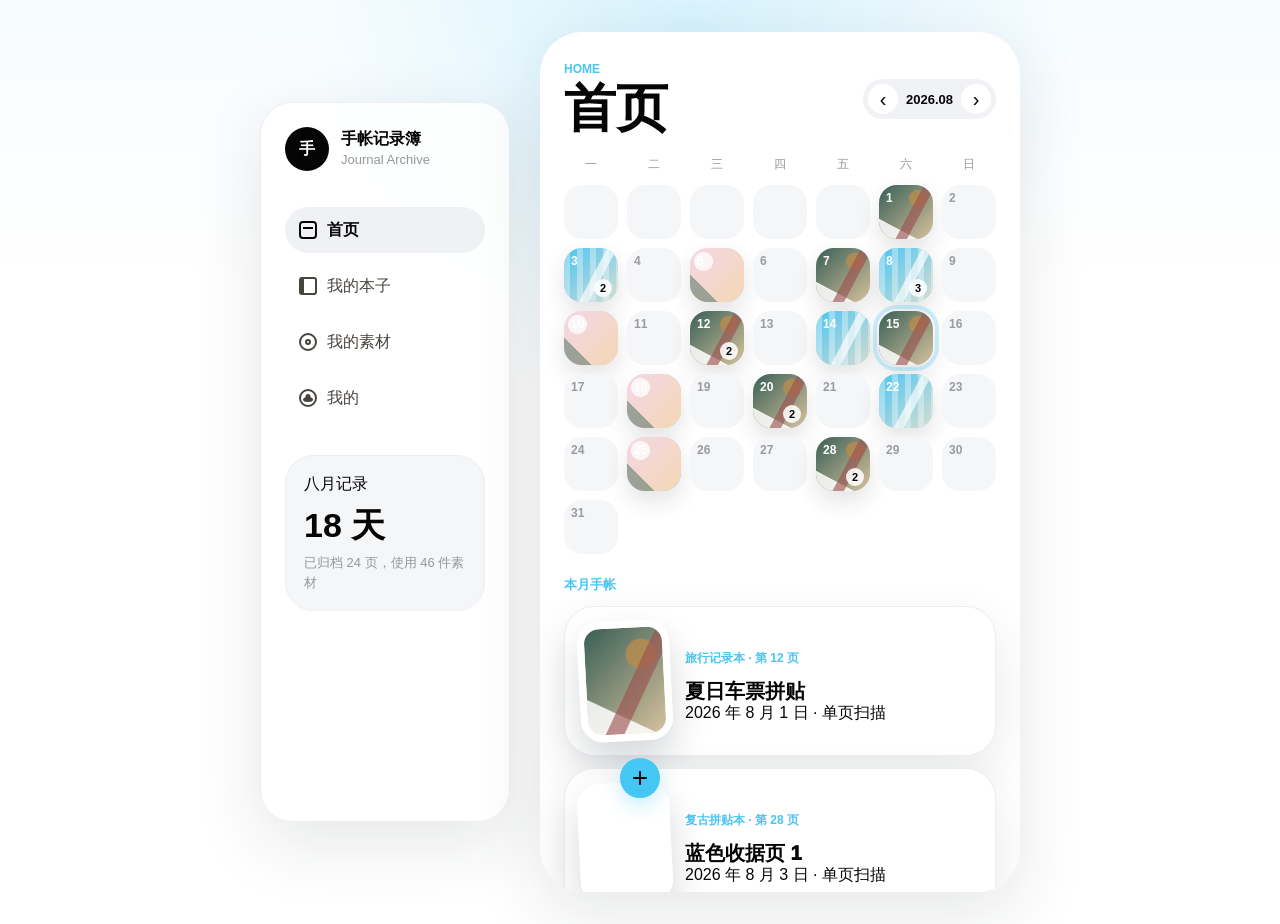
==== handbook-app-single.html @ 71280b36 "Add files via upload" ====
<!doctype html>
<html lang="zh-CN">
  <head>
    <meta charset="UTF-8" />
    <meta name="viewport" content="width=device-width, initial-scale=1.0" />
    <title>手帐记录簿</title>
    <style>

:root {
  color-scheme: light;
  --number-font: "Poppins", ui-sans-serif, -apple-system, BlinkMacSystemFont, "Segoe UI", sans-serif;
  --ink: #050505;
  --muted: #96979c;
  --paper: #ffffff;
  --paper-deep: #f4f5f7;
  --line: #eceef2;
  --green: #44c7f3;
  --red: #34bfee;
  --blue: #4bc5f2;
  --pink: #f4d7e6;
  --gold: #ffd447;
  --shadow: 0 22px 70px rgba(30, 36, 44, 0.11);
  --soft-shadow: 0 18px 48px rgba(38, 45, 56, 0.1);
}

* {
  box-sizing: border-box;
}

body {
  margin: 0;
  min-height: 100vh;
  background:
    radial-gradient(circle at 54% 5%, rgba(64, 199, 243, 0.18), transparent 34%),
    linear-gradient(180deg, #f7fcff 0%, #ffffff 30%, #ffffff 100%);
  color: var(--ink);
  font-family:
    ui-sans-serif,
    -apple-system,
    BlinkMacSystemFont,
    "Segoe UI",
    sans-serif;
}

button,
input,
select,
textarea {
  font: inherit;
}

button {
  cursor: pointer;
}

.app-shell {
  display: grid;
  grid-template-columns: 250px minmax(360px, 480px);
  gap: 30px;
  align-items: center;
  justify-content: center;
  min-height: 100vh;
  padding: 32px;
}

.sidebar {
  min-height: 720px;
  padding: 24px;
  border: 1px solid rgba(235, 237, 241, 0.9);
  border-radius: 32px;
  background: rgba(255, 255, 255, 0.86);
  box-shadow: var(--shadow);
  backdrop-filter: blur(18px);
}

.brand {
  display: flex;
  gap: 12px;
  align-items: center;
  margin-bottom: 36px;
}

.brand-mark {
  display: grid;
  width: 44px;
  height: 44px;
  place-items: center;
  border-radius: 50%;
  background: #050505;
  color: white;
  font-weight: 700;
}

.brand p,
.brand span,
.month-summary p,
.month-summary span,
.notebook-feature p,
.material-card p {
  margin: 0;
}

.brand p {
  font-weight: 900;
}

.brand span,
.month-summary span,
.notebook-feature span,
.material-card p,
.material-card span,
.link-panel p,
.upload-box small {
  color: var(--muted);
  font-size: 13px;
  line-height: 1.5;
}

.nav-list {
  display: grid;
  gap: 10px;
}

.nav-item {
  display: flex;
  align-items: center;
  gap: 10px;
  width: 100%;
  min-height: 46px;
  padding: 0 14px;
  border: 0;
  border-radius: 999px;
  background: transparent;
  color: #48443e;
  text-align: left;
}

.nav-item.active {
  background: #f0f1f4;
  color: var(--ink);
  font-weight: 900;
}

.icon {
  position: relative;
  width: 18px;
  height: 18px;
  flex: 0 0 auto;
}

.calendar-icon {
  border: 2px solid currentColor;
  border-radius: 4px;
}

.calendar-icon::before {
  position: absolute;
  top: 4px;
  left: 2px;
  right: 2px;
  height: 2px;
  background: currentColor;
  content: "";
}

.book-icon {
  border: 2px solid currentColor;
  border-left-width: 5px;
  border-radius: 3px;
}

.tape-icon {
  border: 2px solid currentColor;
  border-radius: 50%;
}

.tape-icon::before {
  position: absolute;
  inset: 4px;
  border: 2px solid currentColor;
  border-radius: 50%;
  content: "";
}

.plus-icon::before,
.plus-icon::after {
  position: absolute;
  inset: 8px 2px auto;
  height: 2px;
  border-radius: 2px;
  background: currentColor;
  content: "";
}

.plus-icon::after {
  transform: rotate(90deg);
}

.user-icon {
  border: 2px solid currentColor;
  border-radius: 50%;
}

.user-icon::before,
.user-icon::after {
  position: absolute;
  left: 50%;
  border-radius: 50%;
  background: currentColor;
  content: "";
  transform: translateX(-50%);
}

.user-icon::before {
  top: 3px;
  width: 5px;
  height: 5px;
}

.user-icon::after {
  bottom: 3px;
  width: 10px;
  height: 5px;
}

.month-summary {
  margin-top: 34px;
  padding: 18px;
  border-radius: 28px;
  background: #f5f6f8;
  border: 1px solid var(--line);
}

.month-summary strong {
  display: block;
  margin: 8px 0 4px;
  font-size: 34px;
}

.phone-frame {
  position: relative;
  overflow: hidden;
  min-height: 760px;
  max-height: 860px;
  border: 0;
  border-radius: 42px;
  background: var(--paper);
  box-shadow: var(--shadow);
}

.mobile-topbar {
  display: none;
}

.bottom-tabs {
  display: none;
}

.view {
  display: none;
  min-height: 736px;
  padding: 30px 24px 116px;
}

.view.active {
  display: block;
}

.view-head {
  display: flex;
  align-items: center;
  justify-content: space-between;
  gap: 16px;
  margin-bottom: 20px;
}

.eyebrow {
  display: block;
  margin-bottom: 4px;
  color: var(--blue);
  font-size: 12px;
  font-weight: 800;
  letter-spacing: 0;
  text-transform: uppercase;
}

h1,
h2 {
  margin: 0;
  letter-spacing: 0;
}

h1 {
  font-size: 52px;
  line-height: 1.08;
  font-weight: 950;
}

h2 {
  font-size: 20px;
  line-height: 1.2;
  font-weight: 950;
}

.month-switcher strong,
.day-cell span,
.day-cell small,
.calendar-strip strong,
.month-summary strong,
.notebook-cover span,
.page-thumb span,
.material-card p,
.profile-stat-card strong,
.profile-stat-card small,
input[type="date"],
input[type="number"],
#story-date,
#story-meta {
  font-family: var(--number-font);
}

.month-switcher {
  display: flex;
  align-items: center;
  gap: 8px;
  padding: 5px;
  border: 0;
  border-radius: 999px;
  background: #f1f2f5;
}

.month-switcher button,
.round-button {
  display: grid;
  width: 30px;
  height: 30px;
  place-items: center;
  border: 0;
  border-radius: 50%;
  background: #ffffff;
  color: var(--ink);
  font-size: 20px;
}

.search-pill {
  display: flex;
  align-items: center;
  gap: 12px;
  height: 62px;
  margin: 24px 0 34px;
  padding: 0 24px;
  border-radius: 999px;
  background: #f0f1f4;
  color: var(--muted);
}

.search-pill input {
  height: auto;
  padding: 0;
  border: 0;
  background: transparent;
  color: var(--ink);
  font-size: 26px;
  font-weight: 800;
}

.search-pill input::placeholder {
  color: #9b9ca1;
}

.search-icon {
  position: relative;
  width: 28px;
  height: 28px;
  flex: 0 0 auto;
  border: 4px solid #050505;
  border-radius: 50%;
}

.search-icon::after {
  position: absolute;
  right: -9px;
  bottom: -7px;
  width: 13px;
  height: 4px;
  border-radius: 999px;
  background: #050505;
  content: "";
  transform: rotate(45deg);
}

.month-switcher strong {
  font-size: 13px;
}

.calendar-strip {
  display: grid;
  grid-template-columns: repeat(3, 1fr);
  gap: 10px;
  margin-bottom: 18px;
}

.calendar-strip div {
  padding: 14px 10px;
  border: 1px solid var(--line);
  border-radius: 8px;
  background: #fffaf0;
}

.calendar-strip strong,
.calendar-strip span {
  display: block;
  text-align: center;
}

.calendar-strip strong {
  font-size: 20px;
}

.calendar-strip span {
  color: var(--muted);
  font-size: 12px;
}

.week-row,
.calendar-grid {
  display: grid;
  grid-template-columns: repeat(7, minmax(0, 1fr));
  gap: 9px;
}

.week-row {
  margin-top: 10px;
  margin-bottom: 12px;
  color: var(--muted);
  font-size: 12px;
  text-align: center;
}

.day-cell {
  position: relative;
  display: grid;
  aspect-ratio: 1;
  min-width: 0;
  place-items: center;
  border: 0;
  border-radius: 18px;
  background: #f5f6f8;
  color: #9a9ba0;
  font-weight: 700;
}

.day-cell.has-entry {
  overflow: hidden;
  border-color: transparent;
  color: #fff;
  box-shadow:
    inset 0 -34px 28px rgba(0, 0, 0, 0.2),
    0 10px 22px rgba(30, 36, 44, 0.12);
}

.day-cell.today {
  outline: 4px solid rgba(68, 199, 243, 0.28);
  outline-offset: 2px;
}

.day-cell.selected {
  outline: 3px solid #050505;
  outline-offset: 2px;
}

.day-cell span {
  position: absolute;
  top: 6px;
  left: 7px;
  z-index: 2;
  font-size: 12px;
  font-weight: 700;
}

.day-cell small {
  position: absolute;
  right: 6px;
  bottom: 5px;
  z-index: 2;
  min-width: 18px;
  height: 18px;
  padding: 0 4px;
  border-radius: 999px;
  background: rgba(255, 255, 255, 0.88);
  color: var(--ink);
  font-size: 11px;
  font-weight: 700;
  line-height: 18px;
  text-align: center;
}

.day-art {
  position: absolute;
  inset: 0;
}

.home-add-button {
  position: fixed;
  left: 50%;
  bottom: 102px;
  z-index: 24;
  display: grid;
  width: 40px;
  height: 40px;
  place-items: center;
  margin: 0;
  border: 0;
  border-radius: 50%;
  background: #44c7f3;
  color: #050505;
  box-shadow: 0 8px 18px rgba(68, 199, 243, 0.28);
  transform: translateX(-50%);
}

.home-add-button .plus-icon {
  width: 16px;
  height: 16px;
}

.home-add-button .plus-icon::before,
.home-add-button .plus-icon::after {
  top: 50%;
  left: 50%;
  right: auto;
  width: 14px;
  height: 2px;
  background: currentColor;
  transform: translate(-50%, -50%);
}

.home-add-button .plus-icon::after {
  transform: translate(-50%, -50%) rotate(90deg);
}

.subpage-head {
  display: flex;
  align-items: center;
  gap: 16px;
  margin-bottom: 22px;
}

.back-button {
  display: grid;
  width: 44px;
  height: 44px;
  flex: 0 0 auto;
  place-items: center;
  border: 0;
  border-radius: 50%;
  background: #f0f1f4;
  color: #050505;
  font-size: 34px;
  line-height: 1;
}

.record-view h1 {
  font-size: 42px;
}

.source-sheet {
  position: absolute;
  inset: 0;
  z-index: 50;
  display: none;
}

.source-sheet.open {
  display: block;
}

.sheet-backdrop {
  position: absolute;
  inset: 0;
  border: 0;
  background: rgba(0, 0, 0, 0.16);
  backdrop-filter: blur(5px);
}

.sheet-panel {
  position: absolute;
  right: 14px;
  bottom: 14px;
  left: 14px;
  padding: 12px 14px 14px;
  border-radius: 34px;
  background: rgba(255, 255, 255, 0.94);
  box-shadow: 0 28px 80px rgba(30, 36, 44, 0.24);
  backdrop-filter: blur(18px);
}

.sheet-handle {
  width: 48px;
  height: 5px;
  margin: 0 auto 18px;
  border-radius: 999px;
  background: #d2d4d9;
}

.sheet-panel h2,
.sheet-panel p {
  margin: 0;
  text-align: center;
}

.sheet-panel h2 {
  font-size: 24px;
}

.sheet-panel p {
  margin-top: 5px;
  margin-bottom: 16px;
  color: var(--muted);
  font-size: 14px;
  font-weight: 800;
}

.source-option,
.source-cancel {
  width: 100%;
  min-height: 58px;
  border: 0;
  border-radius: 22px;
  font-weight: 950;
}

.source-option {
  display: flex;
  align-items: center;
  justify-content: center;
  gap: 10px;
  margin-bottom: 10px;
  background: #f0f1f4;
  color: #050505;
  font-size: 18px;
}

.source-cancel {
  margin-top: 4px;
  background: #050505;
  color: #ffffff;
}

.camera-symbol,
.album-symbol {
  position: relative;
  width: 24px;
  height: 20px;
  flex: 0 0 auto;
}

.camera-symbol {
  border: 3px solid currentColor;
  border-radius: 7px;
}

.camera-symbol::before {
  position: absolute;
  top: -7px;
  left: 5px;
  width: 10px;
  height: 5px;
  border-radius: 4px 4px 0 0;
  background: currentColor;
  content: "";
}

.camera-symbol::after {
  position: absolute;
  top: 4px;
  left: 7px;
  width: 6px;
  height: 6px;
  border: 2px solid currentColor;
  border-radius: 50%;
  content: "";
}

.album-symbol {
  border: 3px solid currentColor;
  border-radius: 6px;
  transform: rotate(-4deg);
}

.album-symbol::before {
  position: absolute;
  inset: 3px -6px -5px 5px;
  border: 3px solid currentColor;
  border-radius: 6px;
  content: "";
}

.hidden-file-input {
  position: absolute;
  width: 1px;
  height: 1px;
  opacity: 0;
  pointer-events: none;
}

.paper-collage,
.day-art.paper-collage {
  background:
    linear-gradient(118deg, transparent 54%, rgba(154, 79, 79, 0.62) 55% 68%, transparent 69%),
    linear-gradient(28deg, rgba(255, 255, 255, 0.85) 0 24%, transparent 25%),
    radial-gradient(circle at 72% 25%, rgba(185, 139, 76, 0.8) 0 15%, transparent 16%),
    linear-gradient(135deg, #385f56, #d6c29d);
}

.day-art.blue,
.paper-collage.blue {
  background:
    linear-gradient(118deg, transparent 52%, rgba(255, 255, 255, 0.65) 53% 64%, transparent 65%),
    repeating-linear-gradient(90deg, rgba(255, 255, 255, 0.35) 0 6px, transparent 6px 13px),
    linear-gradient(135deg, var(--blue), #d8ded2);
}

.day-art.rose,
.paper-collage.rose {
  background:
    radial-gradient(circle at 25% 25%, rgba(255, 255, 255, 0.76) 0 16%, transparent 17%),
    linear-gradient(45deg, rgba(49, 95, 85, 0.45) 0 25%, transparent 26%),
    linear-gradient(135deg, var(--pink), #f3d7b5);
}

.entry-card,
.notebook-feature,
.material-card,
.link-panel {
  display: flex;
  gap: 14px;
  align-items: center;
  margin-top: 22px;
  padding: 14px;
  width: 100%;
  border: 1px solid rgba(235, 237, 241, 0.9);
  border-radius: 30px;
  background: #ffffff;
  color: var(--ink);
  text-align: left;
  box-shadow: var(--soft-shadow);
  font: inherit;
}

.entry-list-block {
  margin-top: 22px;
}

.entry-list-head {
  display: flex;
  align-items: center;
  justify-content: space-between;
  gap: 12px;
  margin-bottom: 12px;
}

.entry-list-head p {
  margin: 0;
  color: var(--blue);
  font-size: 13px;
  font-weight: 950;
}

.clear-filter {
  min-height: 32px;
  padding: 0 14px;
  border: 0;
  border-radius: 999px;
  background: #f0f1f4;
  color: #050505;
  font-size: 13px;
  font-weight: 900;
}

.clear-filter[hidden] {
  display: none;
}

.entry-card-list {
  display: grid;
  gap: 12px;
}

.entry-card {
  margin-top: 0;
  appearance: none;
}

.entry-card h2 {
  margin-top: 3px;
}

.scan-preview {
  width: 92px;
  height: 120px;
  flex: 0 0 auto;
  border: 7px solid #ffffff;
  border-radius: 22px;
  box-shadow: 0 18px 34px rgba(36, 43, 53, 0.18);
  transform: rotate(-3deg);
}

.entry-card p,
.notebook-feature p {
  color: var(--blue);
  font-size: 12px;
  font-weight: 800;
}

.text-button,
.primary-button {
  border: 0;
  border-radius: 999px;
  font-weight: 950;
}

.text-button {
  padding: 10px 12px;
  background: #f0f1f4;
  color: #050505;
}

.primary-button {
  min-height: 46px;
  padding: 0 18px;
  background: #050505;
  color: white;
}

.notebook-feature {
  align-items: stretch;
  margin-top: 0;
}

.notebook-cover {
  display: grid;
  width: 112px;
  min-height: 150px;
  place-items: end center;
  padding: 18px 12px;
  border-radius: 24px;
  background:
    linear-gradient(90deg, rgba(0, 0, 0, 0.15) 0 7px, transparent 8px),
    linear-gradient(135deg, #dff7ff, #ffffff 42%, #44c7f3);
  color: #050505;
  font-weight: 900;
  box-shadow: var(--soft-shadow);
}

.page-grid {
  display: grid;
  grid-template-columns: repeat(3, 1fr);
  gap: 14px;
  margin-top: 18px;
}

.page-thumb {
  position: relative;
  aspect-ratio: 0.72;
  border: 8px solid #ffffff;
  border-radius: 24px;
  overflow: hidden;
  background: #f5f6f8;
  box-shadow: var(--soft-shadow);
}

.page-thumb span {
  position: absolute;
  right: 7px;
  bottom: 6px;
  padding: 2px 6px;
  border-radius: 999px;
  background: rgba(255, 255, 255, 0.9);
  color: var(--ink);
  font-size: 11px;
  font-weight: 800;
}

.page-thumb.fresh {
  background:
    repeating-linear-gradient(0deg, rgba(106, 135, 168, 0.18) 0 1px, transparent 1px 18px),
    #f7f8fa;
}

.page-thumb.blank {
  background: #f6f7f9;
}

.link-panel {
  display: block;
}

.link-panel p {
  margin: 8px 0 14px;
}

.filter-row {
  display: flex;
  gap: 8px;
  overflow-x: auto;
  padding-bottom: 4px;
}

.filter-row button {
  min-height: 36px;
  padding: 0 14px;
  border: 0;
  border-radius: 999px;
  background: #f0f1f4;
  white-space: nowrap;
}

.filter-row button.active {
  background: var(--ink);
  color: white;
}

.material-list {
  display: grid;
  gap: 12px;
  margin-top: 18px;
}

.material-card {
  margin-top: 0;
}

.material-image {
  width: 72px;
  height: 72px;
  flex: 0 0 auto;
  border: 6px solid #ffffff;
  border-radius: 22px;
  box-shadow: 0 12px 24px rgba(38, 45, 56, 0.12);
}

.material-image.leaf {
  background:
    radial-gradient(ellipse at 35% 35%, rgba(49, 95, 85, 0.85) 0 20%, transparent 21%),
    radial-gradient(ellipse at 68% 60%, rgba(49, 95, 85, 0.55) 0 18%, transparent 19%),
    #eadfce;
}

.material-image.grid {
  background:
    repeating-linear-gradient(0deg, rgba(255, 255, 255, 0.45) 0 5px, transparent 5px 12px),
    repeating-linear-gradient(90deg, rgba(255, 255, 255, 0.45) 0 5px, transparent 5px 12px),
    var(--blue);
}

.material-image.ticket {
  background:
    radial-gradient(circle at left center, #fffaf2 0 9px, transparent 10px),
    radial-gradient(circle at right center, #fffaf2 0 9px, transparent 10px),
    linear-gradient(90deg, #d5a06f 0 34%, #f2d8a8 35% 66%, #9a4f4f 67%);
}

.entry-form {
  display: grid;
  gap: 16px;
}

.entry-form.scanned .upload-box {
  min-height: 102px;
  border-style: solid;
}

.profile-hero {
  display: flex;
  gap: 14px;
  align-items: center;
  margin-bottom: 16px;
  padding: 14px;
  border: 1px solid rgba(235, 237, 241, 0.9);
  border-radius: 30px;
  background: #ffffff;
  box-shadow: var(--soft-shadow);
}

.profile-avatar {
  display: grid;
  width: 58px;
  height: 58px;
  flex: 0 0 auto;
  place-items: center;
  border-radius: 50%;
  background: var(--blue);
  color: white;
  font-size: 22px;
  font-weight: 900;
}

.profile-hero p {
  margin: 6px 0 0;
  color: var(--muted);
  font-size: 13px;
  line-height: 1.5;
}

.profile-actions {
  display: grid;
  grid-template-columns: 1fr 1fr;
  gap: 10px;
  margin-bottom: 16px;
}

.profile-stats {
  display: grid;
  gap: 12px;
}

.profile-stat-card {
  display: grid;
  grid-template-columns: 1fr auto auto;
  gap: 8px;
  align-items: baseline;
  padding: 22px;
  border-radius: 30px;
  background: #f5f6f8;
  box-shadow: inset 0 0 0 1px rgba(235, 237, 241, 0.72);
}

.profile-stat-card span {
  font-size: 18px;
  font-weight: 950;
}

.profile-stat-card strong {
  font-size: 42px;
  font-weight: 950;
  line-height: 1;
}

.profile-stat-card small {
  color: var(--muted);
  font-size: 16px;
  font-weight: 900;
}

.upload-box {
  display: grid;
  min-height: 158px;
  place-items: center;
  padding: 24px;
  border: 0;
  border-radius: 30px;
  background:
    radial-gradient(circle at 50% 0%, rgba(68, 199, 243, 0.18), transparent 42%),
    #f5f6f8;
  box-shadow: inset 0 0 0 1px rgba(235, 237, 241, 0.7);
  text-align: center;
}

.upload-box strong,
.upload-box small {
  display: block;
}

.upload-box input {
  position: absolute;
  opacity: 0;
  pointer-events: none;
}

.upload-icon {
  position: relative;
  width: 38px;
  height: 38px;
  margin-bottom: 8px;
  border: 3px solid #050505;
  border-radius: 12px;
}

.upload-icon::before,
.upload-icon::after {
  position: absolute;
  content: "";
}

.upload-icon::before {
  left: 8px;
  right: 8px;
  bottom: 8px;
  height: 12px;
  border-radius: 3px;
  background: #050505;
}

.upload-icon::after {
  top: 7px;
  left: 12px;
  width: 10px;
  height: 10px;
  border-radius: 50%;
  background: var(--blue);
}

.scan-result {
  display: none;
  gap: 14px;
  align-items: center;
  padding: 12px;
  border: 1px solid rgba(235, 237, 241, 0.9);
  border-radius: 30px;
  background: #ffffff;
  box-shadow: var(--soft-shadow);
}

.scan-result.active,
.entry-form.scanned .scan-result,
.entry-form.scanning .scan-result {
  display: flex;
}

.scan-result-image {
  width: 76px;
  height: 106px;
  flex: 0 0 auto;
  border: 6px solid #ffffff;
  border-radius: 20px;
  box-shadow: 0 16px 30px rgba(38, 45, 56, 0.16);
  transform: perspective(400px) rotateX(0deg);
}

.entry-form.scanning .scan-result-image {
  filter: blur(1px) saturate(0.8);
}

.entry-form.scanned .scan-result-image {
  filter: contrast(1.08) brightness(1.08) saturate(0.92);
}

.scan-result p,
.scan-result h2,
.scan-result span {
  margin: 0;
}

.scan-result p {
  color: var(--blue);
  font-size: 12px;
  font-weight: 900;
}

.scan-result span {
  display: block;
  margin-top: 5px;
  color: var(--muted);
  font-size: 13px;
  line-height: 1.5;
}

.form-grid {
  display: grid;
  grid-template-columns: repeat(2, minmax(0, 1fr));
  gap: 12px;
}

label {
  display: grid;
  gap: 7px;
  color: #050505;
  font-size: 13px;
  font-weight: 900;
}

input,
select,
textarea {
  width: 100%;
  min-width: 0;
  border: 0;
  border-radius: 18px;
  background: #f5f6f8;
  color: var(--ink);
  outline: none;
}

input,
select {
  height: 44px;
  padding: 0 12px;
}

textarea {
  min-height: 96px;
  resize: vertical;
  padding: 12px;
  line-height: 1.5;
}

.story-viewer {
  position: absolute;
  inset: 0;
  z-index: 40;
  display: none;
  min-height: 100%;
  padding: 18px;
  background: #090909;
  color: white;
}

.story-viewer.open {
  display: grid;
  grid-template-rows: auto minmax(0, 1fr) auto;
  gap: 14px;
}

.story-close {
  position: absolute;
  top: 22px;
  right: 20px;
  z-index: 3;
  width: 34px;
  height: 34px;
  border: 0;
  border-radius: 50%;
  background: rgba(255, 255, 255, 0.16);
  color: white;
  font-size: 26px;
  line-height: 1;
}

.story-progress {
  display: grid;
  grid-template-columns: repeat(3, 1fr);
  gap: 6px;
  padding-right: 46px;
}

.story-progress span {
  height: 3px;
  border-radius: 999px;
  background: rgba(255, 255, 255, 0.28);
}

.story-progress span:first-child {
  background: white;
}

.story-stage {
  position: relative;
  display: grid;
  min-height: 0;
  place-items: center;
}

.story-paper {
  width: min(86%, 330px);
  aspect-ratio: 0.72;
  border: 10px solid #ffffff;
  border-radius: 26px;
  box-shadow: 0 26px 80px rgba(0, 0, 0, 0.46);
}

.story-nav {
  position: absolute;
  top: 50%;
  display: grid;
  width: 36px;
  height: 54px;
  place-items: center;
  border: 0;
  border-radius: 999px;
  background: rgba(255, 255, 255, 0.16);
  color: white;
  font-size: 34px;
  transform: translateY(-50%);
}

.story-nav.prev {
  left: 0;
}

.story-nav.next {
  right: 0;
}

.story-caption {
  padding: 14px 4px 2px;
}

.story-caption p,
.story-caption span,
.story-caption small {
  margin: 0;
}

.story-caption p {
  color: rgba(255, 255, 255, 0.62);
  font-size: 13px;
  font-weight: 800;
}

.story-caption h2 {
  margin-top: 5px;
  font-size: 24px;
}

.story-caption span,
.story-caption small {
  display: block;
  color: rgba(255, 255, 255, 0.72);
  font-size: 13px;
  line-height: 1.5;
}

.story-tags {
  display: flex;
  flex-wrap: wrap;
  gap: 7px;
  margin: 12px 0 10px;
}

.story-tags span {
  padding: 5px 9px;
  border: 1px solid rgba(255, 255, 255, 0.18);
  border-radius: 999px;
  background: rgba(255, 255, 255, 0.1);
}

@media (max-width: 760px) {
  .app-shell {
    display: block;
    padding: 0;
  }

  .sidebar {
    display: none;
  }

  .phone-frame {
    min-height: 100vh;
    max-height: none;
    border: 0;
    border-radius: 0;
  }

  .mobile-topbar {
    display: flex;
    align-items: center;
    justify-content: space-between;
    padding: 18px 24px 8px;
  }

  .mobile-topbar p,
  .mobile-topbar span {
    margin: 0;
  }

  .mobile-topbar p {
    font-weight: 950;
  }

  .mobile-topbar span {
    color: var(--muted);
    font-size: 12px;
  }

  .round-button {
    width: 48px;
    height: 48px;
    background: #ffffff;
    box-shadow: var(--soft-shadow);
  }

  .round-button::before,
  .round-button::after {
    display: block;
    width: 14px;
    height: 2px;
    grid-area: 1 / 1;
    border-radius: 2px;
    background: #fff;
    content: "";
  }

  .round-button::after {
    transform: rotate(90deg);
  }

  .profile-dot::before,
  .profile-dot::after {
    display: none;
  }

  .profile-dot {
    background:
      radial-gradient(circle at 50% 35%, #050505 0 5px, transparent 6px),
      radial-gradient(ellipse at 50% 75%, #050505 0 10px, transparent 11px),
      #ffffff;
  }

  .view {
    min-height: auto;
    padding: 18px 24px 116px;
  }

  .bottom-tabs {
    position: fixed;
    right: 28px;
    bottom: 18px;
    left: 28px;
    z-index: 20;
    display: grid;
    grid-template-columns: repeat(4, 1fr);
    gap: 6px;
    padding: 8px;
    border: 1px solid rgba(236, 238, 242, 0.72);
    border-radius: 999px;
    background: rgba(255, 255, 255, 0.9);
    box-shadow: 0 22px 60px rgba(30, 36, 44, 0.16);
    backdrop-filter: blur(18px);
  }

  .bottom-tab {
    display: grid;
    min-height: 56px;
    place-items: center;
    gap: 3px;
    border: 0;
    border-radius: 999px;
    background: transparent;
    color: #9b9ca1;
    font-size: 11px;
    font-weight: 800;
  }

  .bottom-tab.active {
    background: #f0f1f4;
    color: var(--ink);
  }

  .phone-frame.record-mode .bottom-tabs {
    display: none;
  }

  .month-switcher strong {
    display: none;
  }

  .form-grid {
    grid-template-columns: 1fr;
  }

  .story-viewer {
    position: fixed;
  }
}
    </style>
  </head>
  <body>
    <main class="app-shell">
      <aside class="sidebar">
        <div class="brand">
          <div class="brand-mark">手</div>
          <div>
            <p>手帐记录簿</p>
            <span>Journal Archive</span>
          </div>
        </div>

        <nav class="nav-list" aria-label="主导航">
          <button class="nav-item active" data-view="calendar" type="button">
            <span class="icon calendar-icon"></span>
            首页
          </button>
          <button class="nav-item" data-view="notebooks" type="button">
            <span class="icon book-icon"></span>
            我的本子
          </button>
          <button class="nav-item" data-view="materials" type="button">
            <span class="icon tape-icon"></span>
            我的素材
          </button>
          <button class="nav-item" data-view="profile" type="button">
            <span class="icon user-icon"></span>
            我的
          </button>
        </nav>

        <section class="month-summary" aria-label="本月概览">
          <p>八月记录</p>
          <strong>18 天</strong>
          <span>已归档 24 页，使用 46 件素材</span>
        </section>
      </aside>

      <section class="phone-frame">
        <nav class="bottom-tabs" aria-label="底部导航">
          <button class="bottom-tab active" data-view="calendar" type="button">
            <span class="icon calendar-icon"></span>
            首页
          </button>
          <button class="bottom-tab" data-view="notebooks" type="button">
            <span class="icon book-icon"></span>
            我的本子
          </button>
          <button class="bottom-tab" data-view="materials" type="button">
            <span class="icon tape-icon"></span>
            我的素材
          </button>
          <button class="bottom-tab" data-view="profile" type="button">
            <span class="icon user-icon"></span>
            我的
          </button>
        </nav>

        <section class="view active" id="calendar-view">
          <div class="view-head">
            <div>
              <span class="eyebrow">Home</span>
              <h1>首页</h1>
            </div>
            <div class="month-switcher" aria-label="月份切换">
              <button type="button" aria-label="上个月">‹</button>
              <strong>2026.08</strong>
              <button type="button" aria-label="下个月">›</button>
            </div>
          </div>

          <div class="week-row" aria-hidden="true">
            <span>一</span><span>二</span><span>三</span><span>四</span><span>五</span><span>六</span><span>日</span>
          </div>

          <div class="calendar-grid" id="calendar-grid" aria-label="手帐日历"></div>

          <button class="home-add-button" id="home-add-button" type="button" aria-label="新增手帐记录">
            <span class="plus-icon"></span>
          </button>

          <section class="entry-list-block" aria-label="手帐卡片">
            <div class="entry-list-head">
              <p id="entry-list-kicker">本月手帐</p>
              <button class="clear-filter" id="clear-filter" type="button">全部</button>
            </div>
            <div class="entry-card-list" id="entry-card-list"></div>
          </section>
        </section>

        <section class="view" id="notebooks-view">
          <div class="view-head">
            <div>
              <span class="eyebrow">Notebook</span>
              <h1>我的本子</h1>
            </div>
            <button class="text-button" type="button">新增本子</button>
          </div>

          <div class="notebook-feature">
            <div class="notebook-cover">
              <span>2026</span>
            </div>
            <div>
              <p>正在使用</p>
              <h2>复古拼贴本</h2>
              <span>Midori A6 · 42 / 96 页</span>
            </div>
          </div>

          <div class="page-grid" aria-label="本子页面">
            <button class="page-thumb paper-collage" type="button"><span>40</span></button>
            <button class="page-thumb fresh" type="button"><span>41</span></button>
            <button class="page-thumb paper-collage blue" type="button"><span>42</span></button>
            <button class="page-thumb blank" type="button"><span>43</span></button>
            <button class="page-thumb paper-collage rose" type="button"><span>44</span></button>
            <button class="page-thumb blank" type="button"><span>45</span></button>
          </div>

          <section class="link-panel">
            <h2>扫描件归档</h2>
            <p>上传作品时选择本子、页码和单页 / 跨页，之后可以从本子详情里按页翻看。</p>
            <button class="primary-button" data-view="calendar" type="button">回首页新增手帐</button>
          </section>
        </section>

        <section class="view" id="materials-view">
          <div class="view-head">
            <div>
              <span class="eyebrow">Materials</span>
              <h1>我的素材</h1>
            </div>
            <button class="text-button" type="button">新增素材</button>
          </div>

          <div class="filter-row">
            <button class="active" type="button">全部</button>
            <button type="button">贴纸</button>
            <button type="button">胶带</button>
            <button type="button">推荐</button>
          </div>

          <div class="material-list">
            <article class="material-card">
              <div class="material-image leaf"></div>
              <div>
                <h2>植物旧票贴纸包</h2>
                <p>OURS · 2026/08/03 · ¥38</p>
                <span>推荐：纸质好，适合复古拼贴</span>
              </div>
            </article>
            <article class="material-card">
              <div class="material-image grid"></div>
              <div>
                <h2>蓝灰格纹胶带</h2>
                <p>mt · 2026/07/18 · ¥22</p>
                <span>一般：颜色好看，但边缘容易翘</span>
              </div>
            </article>
            <article class="material-card">
              <div class="material-image ticket"></div>
              <div>
                <h2>旅行票据便签</h2>
                <p>TRAVELER'S · 2026/06/21 · ¥46</p>
                <span>推荐：做日期标题很省心</span>
              </div>
            </article>
          </div>
        </section>

        <section class="view" id="profile-view">
          <div class="view-head">
            <div>
              <span class="eyebrow">Profile</span>
              <h1>我的主页</h1>
            </div>
          </div>

          <section class="profile-hero">
            <div class="profile-avatar">W</div>
            <div>
              <h2>Yichun 的手帐档案</h2>
              <p>最近归档到复古拼贴本第 42 页</p>
            </div>
          </section>

          <section class="profile-stats" aria-label="我的数据">
            <article class="profile-stat-card">
              <span>归档手帐</span>
              <strong>6</strong>
              <small>张</small>
            </article>
            <article class="profile-stat-card">
              <span>我的素材</span>
              <strong>6</strong>
              <small>件</small>
            </article>
            <article class="profile-stat-card">
              <span>我的手帐本</span>
              <strong>3</strong>
              <small>本</small>
            </article>
          </section>
        </section>

        <section class="view record-view" id="record-view">
          <header class="subpage-head">
            <button class="back-button" id="record-back" type="button" aria-label="返回首页">‹</button>
            <div>
              <span class="eyebrow">New Page</span>
              <h1>记录手帐</h1>
            </div>
          </header>

          <form class="entry-form">
            <section class="scan-result active" id="scan-result" aria-live="polite">
              <div class="scan-result-image paper-collage blue"></div>
              <div>
                <p id="scan-status">扫描完成</p>
                <h2>手帐页预览</h2>
                <span>已自动检测页面边缘并完成校正</span>
              </div>
            </section>

            <div class="form-grid">
              <label>
                日期
                <input type="date" value="2026-08-15" />
              </label>
              <label>
                标题
                <input type="text" value="海边票根拼贴" />
              </label>
              <label>
                选择本子
                <select>
                  <option>复古拼贴本</option>
                  <option>旅行记录本</option>
                  <option>日常拼贴本</option>
                </select>
              </label>
              <label>
                页码
                <input type="number" value="42" />
              </label>
              <label>
                页面类型
                <select>
                  <option>单页</option>
                  <option>跨页</option>
                  <option>正面</option>
                  <option>背面</option>
                </select>
              </label>
            </div>

            <button class="primary-button" type="button">保存到本子和首页</button>
          </form>
        </section>

        <section class="source-sheet" id="source-sheet" aria-hidden="true">
          <button class="sheet-backdrop" id="sheet-backdrop" type="button" aria-label="关闭"></button>
          <div class="sheet-panel">
            <div class="sheet-handle"></div>
            <h2>新增手帐页</h2>
            <p>选择照片来源</p>
            <button class="source-option" id="camera-option" type="button">
              <span class="camera-symbol"></span>
              打开相机
            </button>
            <button class="source-option" id="album-option" type="button">
              <span class="album-symbol"></span>
              我的相簿
            </button>
            <button class="source-cancel" id="source-cancel" type="button">取消</button>
          </div>
        </section>

        <input id="scan-input" class="hidden-file-input" type="file" accept="image/*" />

        <section class="story-viewer" id="story-viewer" aria-hidden="true">
          <button class="story-close" id="story-close" type="button" aria-label="返回首页">‹</button>
          <div class="story-progress" aria-hidden="true">
            <span></span>
            <span></span>
            <span></span>
          </div>
          <div class="story-stage">
            <div class="story-paper paper-collage" id="story-paper"></div>
          </div>
          <article class="story-caption">
            <p id="story-date">2026 年 8 月 15 日</p>
            <h2 id="story-title">海边票根拼贴</h2>
            <span id="story-meta">复古拼贴本 · 第 42 页 · 单页扫描</span>
            <div class="story-tags" id="story-tags"></div>
            <small id="story-note">今天用了偏冷的蓝灰色，和旧票据很搭。</small>
          </article>
        </section>
      </section>
    </main>

    <script>
const entries = {
  1: { count: 1, style: "paper-collage", title: "夏日车票拼贴", notebook: "旅行记录本", page: 12, tags: ["车票", "复古", "蓝灰胶带"] },
  3: { count: 2, style: "blue", title: "蓝色收据页", notebook: "复古拼贴本", page: 28, tags: ["收据", "格纹", "冷色"] },
  5: { count: 1, style: "rose", title: "玫瑰便签页", notebook: "日常拼贴本", page: 9, tags: ["玫瑰", "便签", "印章"] },
  7: { count: 1, style: "paper-collage", title: "旧书页练习", notebook: "复古拼贴本", page: 34, tags: ["旧书页", "植物", "棕色"] },
  8: { count: 3, style: "blue", title: "三张小票拼贴", notebook: "旅行记录本", page: 18, tags: ["小票", "跨页", "蓝色"] },
  10: { count: 1, style: "rose", title: "午后粉色页", notebook: "日常拼贴本", page: 16, tags: ["粉色", "花", "贴纸"] },
  12: { count: 2, style: "paper-collage", title: "植物旧票贴纸", notebook: "复古拼贴本", page: 38, tags: ["OURS", "植物", "旧票"] },
  14: { count: 1, style: "blue", title: "蓝灰格纹实验", notebook: "复古拼贴本", page: 40, tags: ["mt", "格纹", "试色"] },
  15: { count: 1, style: "paper-collage today", title: "海边票根拼贴", notebook: "复古拼贴本", page: 42, tags: ["票根", "海边", "TN"] },
  18: { count: 1, style: "rose", title: "红色印章页", notebook: "日常拼贴本", page: 21, tags: ["印章", "红色", "标题"] },
  20: { count: 2, style: "paper-collage", title: "咖啡馆收纳页", notebook: "旅行记录本", page: 24, tags: ["咖啡", "票据", "便签"] },
  22: { count: 1, style: "blue", title: "雨天蓝色拼贴", notebook: "复古拼贴本", page: 45, tags: ["雨天", "蓝色", "胶带"] },
  25: { count: 1, style: "rose", title: "小花边角料", notebook: "日常拼贴本", page: 29, tags: ["边角料", "小花", "拼贴"] },
  28: { count: 2, style: "paper-collage", title: "月末素材复盘", notebook: "复古拼贴本", page: 51, tags: ["复盘", "素材", "推荐"] },
};

const calendarGrid = document.querySelector("#calendar-grid");
const entryCardList = document.querySelector("#entry-card-list");
const entryListKicker = document.querySelector("#entry-list-kicker");
const clearFilter = document.querySelector("#clear-filter");
const firstWeekOffset = 5;
const storyViewer = document.querySelector("#story-viewer");
const storyPaper = document.querySelector("#story-paper");
const storyDate = document.querySelector("#story-date");
const storyTitle = document.querySelector("#story-title");
const storyMeta = document.querySelector("#story-meta");
const storyTags = document.querySelector("#story-tags");
const storyNote = document.querySelector("#story-note");
const homeAddButton = document.querySelector("#home-add-button");
const sourceSheet = document.querySelector("#source-sheet");
const sheetBackdrop = document.querySelector("#sheet-backdrop");
const sourceCancel = document.querySelector("#source-cancel");
const cameraOption = document.querySelector("#camera-option");
const albumOption = document.querySelector("#album-option");
const recordBack = document.querySelector("#record-back");
const scanInput = document.querySelector("#scan-input");
const scanForm = document.querySelector(".entry-form");
const scanStatus = document.querySelector("#scan-status");
const orderedDays = Object.keys(entries).map(Number).sort((a, b) => a - b);
const journalCards = orderedDays.flatMap((day) => {
  const data = entries[day];
  return Array.from({ length: data.count }, (_, index) => ({
    ...data,
    day,
    id: `${day}-${index + 1}`,
    title: data.count > 1 ? `${data.title} ${index + 1}` : data.title,
    page: data.page + index,
  }));
});
let selectedDay = null;

for (let i = 0; i < firstWeekOffset; i += 1) {
  const spacer = document.createElement("div");
  spacer.className = "day-cell empty";
  spacer.setAttribute("aria-hidden", "true");
  calendarGrid.append(spacer);
}

for (let day = 1; day <= 31; day += 1) {
  const data = entries[day];
  const button = document.createElement("button");
  button.type = "button";
  button.className = data ? `day-cell has-entry ${data.style.includes("today") ? "today" : ""}` : "day-cell";
  button.setAttribute("aria-label", data ? `8月${day}日，${data.count}条手帐记录` : `8月${day}日，暂无记录`);
  button.innerHTML = `<span>${day}</span>`;

  if (data) {
    const art = document.createElement("div");
    art.className = `day-art ${data.style.replace("today", "").trim()}`;
    button.append(art);

    if (data.count > 1) {
      const count = document.createElement("small");
      count.textContent = data.count;
      button.append(count);
    }
  }

  button.addEventListener("click", () => {
    if (data) {
      selectedDay = day;
      document.querySelectorAll(".day-cell").forEach((cell) => cell.classList.remove("selected"));
      button.classList.add("selected");
      renderEntryCards(day);
    }
  });

  calendarGrid.append(button);
}

function renderEntryCards(day = null) {
  const cards = day ? journalCards.filter((card) => card.day === day) : journalCards;
  entryListKicker.textContent = day ? `8 月 ${day} 日` : "本月手帐";
  clearFilter.hidden = !day;
  entryCardList.innerHTML = cards
    .map(
      (card) => `
        <button class="entry-card" type="button" data-card-id="${card.id}">
          <div class="scan-preview ${card.style.replace("today", "").trim()}"></div>
          <div>
            <p>${card.notebook} · 第 ${card.page} 页</p>
            <h2>${card.title}</h2>
            <span>2026 年 8 月 ${card.day} 日 · 单页扫描</span>
          </div>
        </button>
      `,
    )
    .join("");
}

function openStory(cardId) {
  renderStory(cardId);
  storyViewer.classList.add("open");
  storyViewer.setAttribute("aria-hidden", "false");
}

function closeStory() {
  storyViewer.classList.remove("open");
  storyViewer.setAttribute("aria-hidden", "true");
}

function renderStory(cardId) {
  const data = journalCards.find((card) => card.id === cardId);
  if (!data) return;

  storyPaper.className = `story-paper ${data.style.replace("today", "").trim()}`;
  storyDate.textContent = `2026 年 8 月 ${data.day} 日`;
  storyTitle.textContent = data.title;
  storyMeta.textContent = `${data.notebook} · 第 ${data.page} 页 · 单页扫描`;
  storyTags.innerHTML = data.tags.map((tag) => `<span>${tag}</span>`).join("");
  storyNote.textContent = "已链接到本子页面，可以继续查看扫描件和页面归档信息。";
}

function showView(viewName) {
  document.querySelectorAll(".view").forEach((view) => {
    view.classList.toggle("active", view.id === `${viewName}-view`);
  });

  document.querySelector(".phone-frame").classList.toggle("record-mode", viewName === "record");

  document.querySelectorAll(".nav-item").forEach((item) => {
    item.classList.toggle("active", item.dataset.view === viewName);
  });

  document.querySelectorAll(".bottom-tab").forEach((item) => {
    item.classList.toggle("active", item.dataset.view === viewName);
  });
}

document.querySelectorAll("[data-view]").forEach((control) => {
  control.addEventListener("click", () => showView(control.dataset.view));
});

entryCardList.addEventListener("click", (event) => {
  const card = event.target.closest(".entry-card");
  if (!card) return;
  openStory(card.dataset.cardId);
});

clearFilter.addEventListener("click", () => {
  selectedDay = null;
  document.querySelectorAll(".day-cell").forEach((cell) => cell.classList.remove("selected"));
  renderEntryCards();
});

document.querySelector("#story-close").addEventListener("click", closeStory);
renderEntryCards();

homeAddButton.addEventListener("click", () => {
  sourceSheet.classList.add("open");
  sourceSheet.setAttribute("aria-hidden", "false");
});

function closeSourceSheet() {
  sourceSheet.classList.remove("open");
  sourceSheet.setAttribute("aria-hidden", "true");
}

function pickImage(source) {
  if (source === "camera") {
    scanInput.setAttribute("capture", "environment");
  } else {
    scanInput.removeAttribute("capture");
  }

  scanInput.click();
}

sheetBackdrop.addEventListener("click", closeSourceSheet);
sourceCancel.addEventListener("click", closeSourceSheet);
cameraOption.addEventListener("click", () => pickImage("camera"));
albumOption.addEventListener("click", () => pickImage("album"));
recordBack.addEventListener("click", () => showView("calendar"));

scanInput.addEventListener("change", () => {
  if (!scanInput.files.length) return;

  closeSourceSheet();
  showView("record");
  scanForm.classList.remove("scanned");
  scanForm.classList.add("scanning");
  scanStatus.textContent = "正在检测页面边缘...";

  window.setTimeout(() => {
    scanStatus.textContent = "正在校正透视和提亮...";
  }, 700);

  window.setTimeout(() => {
    scanForm.classList.remove("scanning");
    scanForm.classList.add("scanned");
    scanStatus.textContent = "扫描完成";
  }, 1400);
});

    </script>
  </body>
</html>
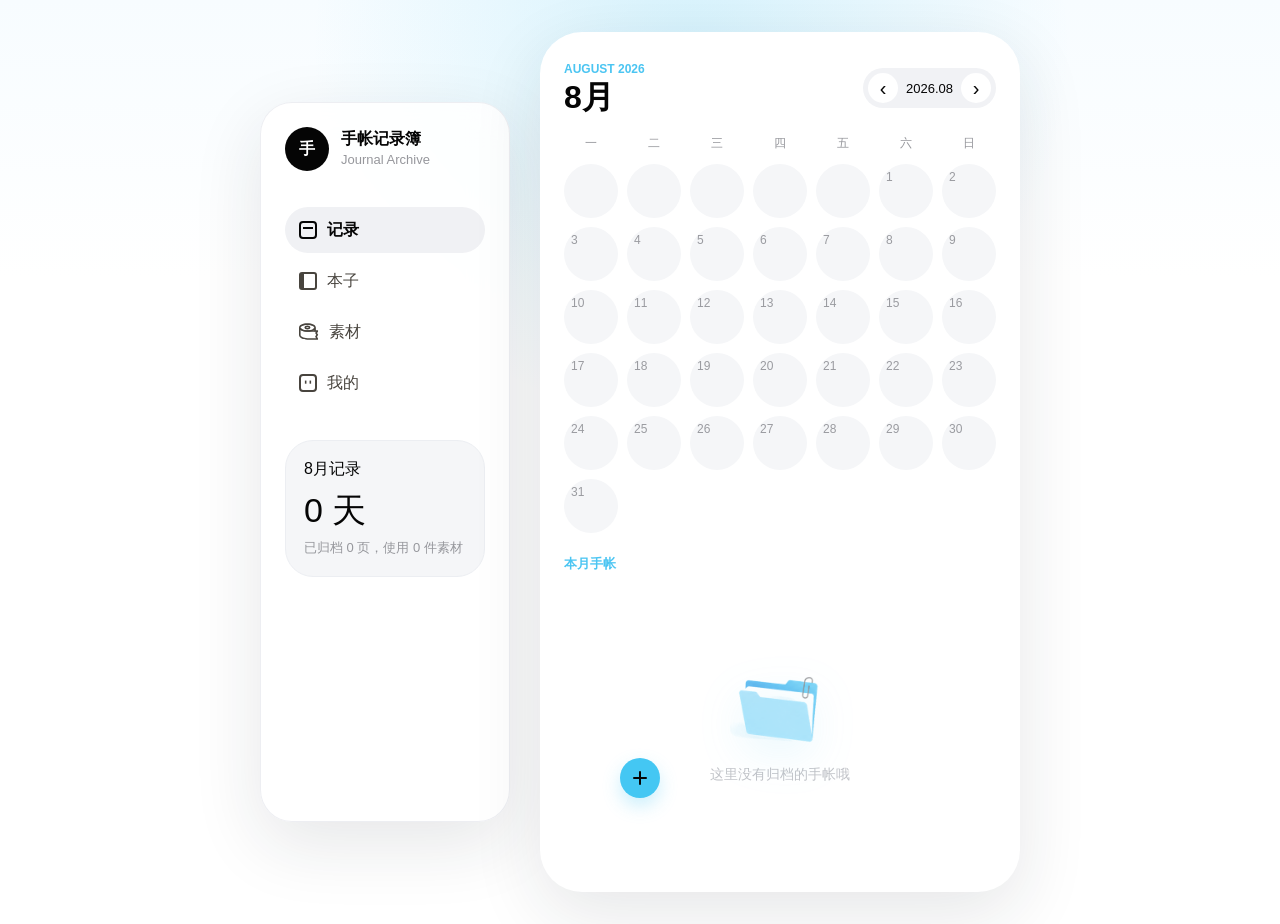
==== commit 3c1813f2: "Add files via upload" ====
--- a/handbook-app-single.html
+++ b/handbook-app-single.html
@@ -5,10 +5,10 @@
     <meta name="viewport" content="width=device-width, initial-scale=1.0" />
     <title>手帐记录簿</title>
     <style>
-
 :root {
   color-scheme: light;
-  --number-font: "Poppins", ui-sans-serif, -apple-system, BlinkMacSystemFont, "Segoe UI", sans-serif;
+  --app-font: "PingFang SC", "PingFang TC", "PingFang HK", -apple-system, BlinkMacSystemFont, "Helvetica Neue", Arial, sans-serif;
+  --number-font: var(--app-font);
   --ink: #050505;
   --muted: #96979c;
   --paper: #ffffff;
@@ -27,6 +27,10 @@
   box-sizing: border-box;
 }
 
+[hidden] {
+  display: none !important;
+}
+
 body {
   margin: 0;
   min-height: 100vh;
@@ -34,19 +38,17 @@
     radial-gradient(circle at 54% 5%, rgba(64, 199, 243, 0.18), transparent 34%),
     linear-gradient(180deg, #f7fcff 0%, #ffffff 30%, #ffffff 100%);
   color: var(--ink);
-  font-family:
-    ui-sans-serif,
-    -apple-system,
-    BlinkMacSystemFont,
-    "Segoe UI",
-    sans-serif;
+  font-family: var(--app-font);
 }
 
 button,
 input,
 select,
 textarea {
+  -webkit-appearance: none;
+  appearance: none;
   font: inherit;
+  color: inherit;
 }
 
 button {
@@ -101,7 +103,7 @@
 }
 
 .brand p {
-  font-weight: 900;
+  font-weight: 700;
 }
 
 .brand span,
@@ -118,7 +120,7 @@
 
 .nav-list {
   display: grid;
-  gap: 10px;
+  gap: 5px;
 }
 
 .nav-item {
@@ -138,7 +140,7 @@
 .nav-item.active {
   background: #f0f1f4;
   color: var(--ink);
-  font-weight: 900;
+  font-weight: 700;
 }
 
 .icon {
@@ -146,6 +148,33 @@
   width: 18px;
   height: 18px;
   flex: 0 0 auto;
+}
+
+.svg-tab-icon {
+  display: grid;
+  place-items: center;
+}
+
+.svg-tab-icon svg {
+  display: block;
+  width: 100%;
+  height: 100%;
+}
+
+.tape-tab-icon {
+  width: 20px;
+  height: 20px;
+}
+
+.my-tab-icon {
+  width: 18px;
+  height: 18px;
+  border: 2px solid currentColor;
+  border-radius: 4px;
+}
+
+.my-tab-icon svg > path {
+  display: none;
 }
 
 .calendar-icon {
@@ -279,7 +308,7 @@
   margin-bottom: 4px;
   color: var(--blue);
   font-size: 12px;
-  font-weight: 800;
+  font-weight: 700;
   letter-spacing: 0;
   text-transform: uppercase;
 }
@@ -291,15 +320,15 @@
 }
 
 h1 {
-  font-size: 52px;
+  font-size: 32px;
   line-height: 1.08;
-  font-weight: 950;
+  font-weight: 700;
 }
 
 h2 {
   font-size: 20px;
   line-height: 1.2;
-  font-weight: 950;
+  font-weight: 700;
 }
 
 .month-switcher strong,
@@ -307,7 +336,8 @@
 .day-cell small,
 .calendar-strip strong,
 .month-summary strong,
-.notebook-cover span,
+.notebook-cover .cover-mark,
+.notebook-cover .scan-count,
 .page-thumb span,
 .material-card p,
 .profile-stat-card strong,
@@ -317,6 +347,7 @@
 #story-date,
 #story-meta {
   font-family: var(--number-font);
+  font-weight: 540;
 }
 
 .month-switcher {
@@ -340,6 +371,10 @@
   background: #ffffff;
   color: var(--ink);
   font-size: 20px;
+}
+
+.month-switcher button:disabled {
+  color: #c8c9ce;
 }
 
 .search-pill {
@@ -361,7 +396,7 @@
   background: transparent;
   color: var(--ink);
   font-size: 26px;
-  font-weight: 800;
+  font-weight: 700;
 }
 
 .search-pill input::placeholder {
@@ -444,7 +479,7 @@
   min-width: 0;
   place-items: center;
   border: 0;
-  border-radius: 18px;
+  border-radius: 50%;
   background: #f5f6f8;
   color: #9a9ba0;
   font-weight: 700;
@@ -454,9 +489,7 @@
   overflow: hidden;
   border-color: transparent;
   color: #fff;
-  box-shadow:
-    inset 0 -34px 28px rgba(0, 0, 0, 0.2),
-    0 10px 22px rgba(30, 36, 44, 0.12);
+  box-shadow: inset 0 -34px 28px rgba(0, 0, 0, 0.2);
 }
 
 .day-cell.today {
@@ -475,7 +508,7 @@
   left: 7px;
   z-index: 2;
   font-size: 12px;
-  font-weight: 700;
+  font-weight: 540;
 }
 
 .day-cell small {
@@ -490,7 +523,7 @@
   background: rgba(255, 255, 255, 0.88);
   color: var(--ink);
   font-size: 11px;
-  font-weight: 700;
+  font-weight: 540;
   line-height: 18px;
   text-align: center;
 }
@@ -559,140 +592,10 @@
   line-height: 1;
 }
 
-.record-view h1 {
-  font-size: 42px;
-}
-
-.source-sheet {
-  position: absolute;
-  inset: 0;
-  z-index: 50;
-  display: none;
-}
-
-.source-sheet.open {
-  display: block;
-}
-
-.sheet-backdrop {
-  position: absolute;
-  inset: 0;
-  border: 0;
-  background: rgba(0, 0, 0, 0.16);
-  backdrop-filter: blur(5px);
-}
-
-.sheet-panel {
-  position: absolute;
-  right: 14px;
-  bottom: 14px;
-  left: 14px;
-  padding: 12px 14px 14px;
-  border-radius: 34px;
-  background: rgba(255, 255, 255, 0.94);
-  box-shadow: 0 28px 80px rgba(30, 36, 44, 0.24);
-  backdrop-filter: blur(18px);
-}
-
-.sheet-handle {
-  width: 48px;
-  height: 5px;
-  margin: 0 auto 18px;
-  border-radius: 999px;
-  background: #d2d4d9;
-}
-
-.sheet-panel h2,
-.sheet-panel p {
-  margin: 0;
-  text-align: center;
-}
-
-.sheet-panel h2 {
-  font-size: 24px;
-}
-
-.sheet-panel p {
-  margin-top: 5px;
-  margin-bottom: 16px;
-  color: var(--muted);
-  font-size: 14px;
-  font-weight: 800;
-}
-
-.source-option,
-.source-cancel {
-  width: 100%;
-  min-height: 58px;
-  border: 0;
-  border-radius: 22px;
-  font-weight: 950;
-}
-
-.source-option {
-  display: flex;
-  align-items: center;
-  justify-content: center;
-  gap: 10px;
-  margin-bottom: 10px;
-  background: #f0f1f4;
-  color: #050505;
-  font-size: 18px;
-}
-
-.source-cancel {
-  margin-top: 4px;
-  background: #050505;
-  color: #ffffff;
-}
-
-.camera-symbol,
-.album-symbol {
-  position: relative;
-  width: 24px;
-  height: 20px;
-  flex: 0 0 auto;
-}
-
-.camera-symbol {
-  border: 3px solid currentColor;
-  border-radius: 7px;
-}
-
-.camera-symbol::before {
-  position: absolute;
-  top: -7px;
-  left: 5px;
-  width: 10px;
-  height: 5px;
-  border-radius: 4px 4px 0 0;
-  background: currentColor;
-  content: "";
-}
-
-.camera-symbol::after {
-  position: absolute;
-  top: 4px;
-  left: 7px;
-  width: 6px;
-  height: 6px;
-  border: 2px solid currentColor;
-  border-radius: 50%;
-  content: "";
-}
-
-.album-symbol {
-  border: 3px solid currentColor;
-  border-radius: 6px;
-  transform: rotate(-4deg);
-}
-
-.album-symbol::before {
-  position: absolute;
-  inset: 3px -6px -5px 5px;
-  border: 3px solid currentColor;
-  border-radius: 6px;
-  content: "";
+#calendar-title {
+  font-family: var(--app-font);
+  font-size: 32px;
+  font-weight: 700;
 }
 
 .hidden-file-input {
@@ -763,7 +666,7 @@
   margin: 0;
   color: var(--blue);
   font-size: 13px;
-  font-weight: 950;
+  font-weight: 700;
 }
 
 .clear-filter {
@@ -774,7 +677,7 @@
   background: #f0f1f4;
   color: #050505;
   font-size: 13px;
-  font-weight: 900;
+  font-weight: 700;
 }
 
 .clear-filter[hidden] {
@@ -784,15 +687,83 @@
 .entry-card-list {
   display: grid;
   gap: 12px;
+  min-height: 270px;
+}
+
+.empty-note {
+  margin: 24px 0 0;
+  color: #c1c3c8;
+  font-size: 14px;
+  font-weight: 400;
+  text-align: center;
+}
+
+.empty-state {
+  align-self: center;
+  display: grid;
+  justify-items: center;
+  gap: 10px;
+  margin: auto;
+  padding: 4px 12px;
+  color: #c1c3c8;
+  font-size: 14px;
+  font-weight: 400;
+  text-align: center;
+}
+
+.empty-state img {
+  display: block;
+  width: 138px;
+  max-width: 72%;
+  height: auto;
+  object-fit: contain;
+  filter: drop-shadow(0 14px 22px rgba(75, 197, 242, 0.12));
+}
+
+.entry-card-list .empty-state {
+  margin: auto;
+}
+
+.notebook-shelf .empty-state,
+.material-list .empty-state {
+  grid-column: 1 / -1;
+}
+
+.notebook-shelf .empty-state img {
+  width: 150px;
+}
+
+.material-list .empty-state img {
+  width: 132px;
+}
+
+.empty-state p {
+  margin: 0;
 }
 
 .entry-card {
   margin-top: 0;
+  align-items: center;
+  gap: 10px;
+  min-height: 128px;
+  padding: 0 12px;
+  overflow: visible;
   appearance: none;
 }
 
+.entry-card > div:not(.scan-preview) {
+  display: grid;
+  align-content: center;
+  gap: 2px;
+  min-height: 96px;
+  padding: 10px 0;
+}
+
 .entry-card h2 {
-  margin-top: 3px;
+  margin: 0;
+  font-size: 18px;
+  font-weight: 700;
+  line-height: 1.22;
 }
 
 .scan-preview {
@@ -801,22 +772,39 @@
   flex: 0 0 auto;
   border: 7px solid #ffffff;
   border-radius: 22px;
+  margin-top: -8px;
+  margin-bottom: 8px;
   box-shadow: 0 18px 34px rgba(36, 43, 53, 0.18);
   transform: rotate(-3deg);
 }
 
-.entry-card p,
+.entry-card p {
+  margin: 0;
+  color: var(--blue);
+  font-size: 14px;
+  font-weight: 540;
+  line-height: 1.25;
+}
+
+.entry-card span {
+  margin: 0;
+  color: var(--muted);
+  font-size: 14px;
+  font-weight: 540;
+  line-height: 1.25;
+}
+
 .notebook-feature p {
   color: var(--blue);
   font-size: 12px;
-  font-weight: 800;
+  font-weight: 700;
 }
 
 .text-button,
 .primary-button {
   border: 0;
   border-radius: 999px;
-  font-weight: 950;
+  font-weight: 700;
 }
 
 .text-button {
@@ -832,24 +820,70 @@
   color: white;
 }
 
+.primary-button:disabled {
+  cursor: not-allowed;
+  background: #d9dde4;
+  color: rgba(5, 5, 5, 0.5);
+}
+
 .notebook-feature {
   align-items: stretch;
   margin-top: 0;
 }
 
 .notebook-cover {
+  position: relative;
   display: grid;
   width: 112px;
   min-height: 150px;
   place-items: end center;
   padding: 18px 12px;
+  border: 8px solid #ffffff;
   border-radius: 24px;
   background:
     linear-gradient(90deg, rgba(0, 0, 0, 0.15) 0 7px, transparent 8px),
     linear-gradient(135deg, #dff7ff, #ffffff 42%, #44c7f3);
   color: #050505;
-  font-weight: 900;
+  font-weight: 700;
+  overflow: hidden;
   box-shadow: var(--soft-shadow);
+}
+
+.notebook-cover.travel {
+  background:
+    linear-gradient(90deg, rgba(0, 0, 0, 0.15) 0 7px, transparent 8px),
+    linear-gradient(135deg, #f4d7e6, #ffffff 42%, #ffd447);
+}
+
+.notebook-cover.daily {
+  background:
+    linear-gradient(90deg, rgba(0, 0, 0, 0.15) 0 7px, transparent 8px),
+    linear-gradient(135deg, #f5f6f8, #ffffff 42%, #d8ded2);
+}
+
+.notebook-cover.default-cover-paper {
+  background:
+    linear-gradient(90deg, rgba(0, 0, 0, 0.15) 0 7px, transparent 8px),
+    linear-gradient(118deg, transparent 54%, rgba(154, 79, 79, 0.62) 55% 68%, transparent 69%),
+    linear-gradient(28deg, rgba(255, 255, 255, 0.85) 0 24%, transparent 25%),
+    radial-gradient(circle at 72% 25%, rgba(185, 139, 76, 0.8) 0 15%, transparent 16%),
+    linear-gradient(135deg, #385f56, #d6c29d);
+}
+
+.notebook-cover.default-cover-blue {
+  background:
+    linear-gradient(90deg, rgba(0, 0, 0, 0.15) 0 7px, transparent 8px),
+    linear-gradient(118deg, transparent 52%, rgba(255, 255, 255, 0.65) 53% 64%, transparent 65%),
+    repeating-linear-gradient(90deg, rgba(255, 255, 255, 0.35) 0 6px, transparent 6px 13px),
+    linear-gradient(135deg, var(--blue), #d8ded2);
+}
+
+.notebook-cover.default-cover-rose {
+  background:
+    linear-gradient(90deg, rgba(0, 0, 0, 0.15) 0 7px, transparent 8px),
+    radial-gradient(circle at 25% 25%, rgba(255, 255, 255, 0.76) 0 16%, transparent 17%),
+    linear-gradient(45deg, rgba(49, 95, 85, 0.45) 0 25%, transparent 26%),
+    linear-gradient(135deg, var(--pink), #f3d7b5);
 }
 
 .page-grid {
@@ -878,7 +912,7 @@
   background: rgba(255, 255, 255, 0.9);
   color: var(--ink);
   font-size: 11px;
-  font-weight: 800;
+  font-weight: 700;
 }
 
 .page-thumb.fresh {
@@ -897,6 +931,132 @@
 
 .link-panel p {
   margin: 8px 0 14px;
+}
+
+.detail-preview > div:last-child {
+  min-width: 0;
+}
+
+.notebook-shelf {
+  display: grid;
+  grid-template-columns: repeat(3, minmax(0, 1fr));
+  align-content: center;
+  gap: 12px;
+  min-height: calc(100dvh - 300px);
+}
+
+.notebook-shelf.has-visible-notebooks {
+  align-content: start;
+  min-height: 0;
+}
+
+.notebook-tabs {
+  margin-bottom: 18px;
+}
+
+.shelf-notebook-card {
+  position: relative;
+  display: grid;
+  justify-items: center;
+  grid-template-rows: 160px auto;
+  gap: 5px;
+  min-width: 0;
+  text-align: center;
+}
+
+.shelf-notebook-card .notebook-cover {
+  align-self: end;
+  width: 97px;
+  min-height: 160px;
+  padding: 14px 8px;
+  border: 0;
+  border-radius: 22px;
+}
+
+.shelf-notebook-card .notebook-cover.cutout-cover {
+  width: 97px;
+  min-height: 160px;
+  place-items: end center;
+}
+
+.shelf-notebook-card .notebook-cover.cutout-cover .cutout-image {
+  width: 100%;
+  height: 100%;
+  filter:
+    drop-shadow(2px 0 0 #ffffff)
+    drop-shadow(-2px 0 0 #ffffff)
+    drop-shadow(0 2px 0 #ffffff)
+    drop-shadow(0 -2px 0 #ffffff)
+    drop-shadow(0 10px 16px rgba(38, 45, 56, 0.08));
+}
+
+.notebook-cover .cover-mark {
+  position: absolute;
+  left: 12px;
+  bottom: 12px;
+  color: rgba(5, 5, 5, 0.34);
+  font-size: 20px;
+  font-weight: 700;
+  letter-spacing: 0;
+}
+
+.shelf-notebook-card h2 {
+  margin: 0;
+}
+
+.shelf-notebook-card h2 {
+  margin-top: -14px;
+  display: -webkit-box;
+  width: 100%;
+  overflow: hidden;
+  font-size: 13px;
+  font-weight: 700;
+  line-height: 1.25;
+  min-height: 32px;
+  text-align: center;
+  -webkit-box-orient: vertical;
+  -webkit-line-clamp: 2;
+  word-break: break-word;
+}
+
+.status-pill {
+  position: absolute;
+  top: 8px;
+  left: 8px;
+  z-index: 2;
+  display: inline-grid;
+  min-height: 22px;
+  place-items: center;
+  padding: 0 8px;
+  border-radius: 999px;
+  background: #dff7ff;
+  color: #050505;
+  font-size: 11px;
+  font-weight: 700;
+  white-space: nowrap;
+}
+
+.status-pill.archived {
+  background: #f0f1f4;
+  color: var(--muted);
+}
+
+.scan-count {
+  position: absolute;
+  right: 8px;
+  bottom: 8px;
+  z-index: 2;
+  display: inline-grid;
+  width: 28px;
+  height: 28px;
+  place-items: center;
+  border: 1px solid rgba(5, 5, 5, 0.08);
+  border-radius: 50%;
+  background: rgba(255, 255, 255, 0.92);
+  color: #050505;
+  font-size: 13px;
+  font-weight: 700;
+  box-shadow: 0 8px 18px rgba(0, 0, 0, 0.08);
 }
 
 .filter-row {
@@ -912,22 +1072,119 @@
   border: 0;
   border-radius: 999px;
   background: #f0f1f4;
+  color: var(--muted);
   white-space: nowrap;
 }
 
 .filter-row button.active {
   background: var(--ink);
-  color: white;
+  color: #ffffff;
 }
 
 .material-list {
-  display: grid;
+  display: none;
   gap: 12px;
+  min-height: 360px;
   margin-top: 18px;
 }
 
+.material-list.active {
+  display: grid;
+}
+
+.material-list:has(.material-card) {
+  min-height: 0;
+}
+
 .material-card {
+  position: relative;
+  cursor: pointer;
   margin-top: 0;
+  transition:
+    box-shadow 0.18s ease,
+    transform 0.18s ease;
+}
+
+.material-card.delete-mode {
+  animation: material-wiggle 0.18s ease-in-out infinite alternate;
+}
+
+.material-delete-button {
+  position: absolute;
+  top: -8px;
+  right: -8px;
+  z-index: 4;
+  display: none;
+  width: 28px;
+  height: 28px;
+  place-items: center;
+  border: 3px solid #ffffff;
+  border-radius: 50%;
+  background: #eef1f5;
+  box-shadow: 0 8px 18px rgba(38, 45, 56, 0.14);
+}
+
+.material-card.delete-mode .material-delete-button {
+  display: grid;
+}
+
+.material-delete-button::before,
+.material-delete-button::after {
+  grid-area: 1 / 1;
+  width: 11px;
+  height: 2px;
+  border-radius: 999px;
+  background: #050505;
+  content: "";
+}
+
+.material-delete-button::before {
+  transform: rotate(45deg);
+}
+
+.material-delete-button::after {
+  transform: rotate(-45deg);
+}
+
+@keyframes material-wiggle {
+  from {
+    transform: rotate(-0.7deg);
+  }
+
+  to {
+    transform: rotate(0.7deg);
+  }
+}
+
+.material-card:active {
+  transform: scale(0.99);
+}
+
+.material-card h2 {
+  font-size: 16px;
+  line-height: 1.25;
+}
+
+.material-card .material-image {
+  position: relative;
+  width: 72px;
+  min-width: 72px;
+  max-width: 72px;
+  height: 72px;
+  min-height: 72px;
+  max-height: 72px;
+  aspect-ratio: 1 / 1;
+}
+
+.material-card .material-image.cutout-asset .cutout-image {
+  display: block;
+  width: 90%;
+  min-width: 0;
+  max-width: 90%;
+  height: 90%;
+  min-height: 0;
+  max-height: 90%;
+  object-fit: contain;
 }
 
 .material-image {
@@ -960,6 +1217,18 @@
     linear-gradient(90deg, #d5a06f 0 34%, #f2d8a8 35% 66%, #9a4f4f 67%);
 }
 
+.material-image.notebook-material {
+  background:
+    linear-gradient(90deg, rgba(0, 0, 0, 0.16) 0 9px, transparent 10px),
+    linear-gradient(135deg, #dff7ff, #ffffff 46%, #44c7f3);
+}
+
+.material-image.notebook-material.blue {
+  background:
+    linear-gradient(90deg, rgba(0, 0, 0, 0.18) 0 9px, transparent 10px),
+    linear-gradient(135deg, #315f55, #d7e2dd 48%, #8edbf7);
+}
+
 .entry-form {
   display: grid;
   gap: 16px;
@@ -974,12 +1243,8 @@
   display: flex;
   gap: 14px;
   align-items: center;
-  margin-bottom: 16px;
-  padding: 14px;
-  border: 1px solid rgba(235, 237, 241, 0.9);
-  border-radius: 30px;
-  background: #ffffff;
-  box-shadow: var(--soft-shadow);
+  margin-bottom: 20px;
+  padding: 0;
 }
 
 .profile-avatar {
@@ -992,7 +1257,7 @@
   background: var(--blue);
   color: white;
   font-size: 22px;
-  font-weight: 900;
+  font-weight: 700;
 }
 
 .profile-hero p {
@@ -1009,40 +1274,195 @@
   margin-bottom: 16px;
 }
 
-.profile-stats {
-  display: grid;
+.profile-stats,
+.profile-card-grid {
+  display: grid;
+  grid-template-columns: repeat(2, minmax(0, 1fr));
   gap: 12px;
 }
 
 .profile-stat-card {
-  display: grid;
-  grid-template-columns: 1fr auto auto;
-  gap: 8px;
-  align-items: baseline;
-  padding: 22px;
-  border-radius: 30px;
+  position: relative;
+  min-height: 170px;
+  overflow: hidden;
+  padding: 18px 16px 91px;
+  border-radius: 24px;
   background: #f5f6f8;
   box-shadow: inset 0 0 0 1px rgba(235, 237, 241, 0.72);
 }
 
+.profile-stat-card span,
+.profile-stat-card strong,
+.profile-stat-card small {
+  position: relative;
+  z-index: 2;
+  display: block;
+}
+
 .profile-stat-card span {
-  font-size: 18px;
-  font-weight: 950;
+  color: #050505;
+  font-size: 15px;
+  font-weight: 700;
 }
 
 .profile-stat-card strong {
-  font-size: 42px;
-  font-weight: 950;
+  display: flex;
+  align-items: baseline;
+  gap: 4px;
+  margin-top: 6px;
+  font-size: 30px;
+  font-weight: 600;
   line-height: 1;
 }
 
+.profile-stat-card strong .metric-number {
+  display: inline;
+  font-family: "Poppins", var(--app-font);
+  font-size: inherit;
+  font-weight: 600;
+  line-height: inherit;
+  color: inherit;
+}
+
+.profile-stat-card strong .metric-unit {
+  display: inline;
+  font-family: var(--app-font);
+  font-size: 0.5em;
+  font-weight: 440;
+  line-height: inherit;
+  color: inherit;
+}
+
 .profile-stat-card small {
+  margin-top: 5px;
   color: var(--muted);
-  font-size: 16px;
-  font-weight: 900;
+  font-size: 13px;
+  font-weight: 540;
+}
+
+.profile-card-stage {
+  position: absolute;
+  left: 14px;
+  right: 14px;
+  bottom: -20px;
+  height: 93px;
+  border-radius: 16px;
+}
+
+.profile-card-stage::before,
+.profile-card-stage::after {
+  position: absolute;
+  left: 50%;
+  content: "";
+  transform: translateX(-50%);
+}
+
+.profile-card-stage::before {
+  top: 24px;
+  z-index: 0;
+  width: 136px;
+  height: 49px;
+  background: url("data:image/svg+xml,%3Csvg width='136' height='49' viewBox='0 0 136 49' fill='none' xmlns='http://www.w3.org/2000/svg'%3E%3Cpath d='M1.5 12.7C1.6 6.2 7 1 13.5 1H122C128.5 1 133.9 6.2 134 12.7L136 49H0L1.5 12.7Z' fill='url(%23g)' fill-opacity='.8'/%3E%3Cpath d='M1.5 12.7C1.6 6.2 7 1 13.5 1H122C128.5 1 133.9 6.2 134 12.7L136 49H0L1.5 12.7Z' stroke='%23F7FCFF' stroke-opacity='.28'/%3E%3Cdefs%3E%3ClinearGradient id='g' x1='68' y1='1' x2='68' y2='49' gradientUnits='userSpaceOnUse'%3E%3Cstop stop-color='%234BC5F2'/%3E%3Cstop offset='1' stop-color='%23E2E5EA'/%3E%3C/linearGradient%3E%3C/defs%3E%3C/svg%3E") center / 100% 100% no-repeat;
+}
+
+.profile-card-stage::after {
+  bottom: 20px;
+  z-index: 2;
+  width: 142px;
+  height: 27px;
+  background: url("data:image/svg+xml,%3Csvg width='142' height='27' viewBox='0 0 142 27' fill='none' xmlns='http://www.w3.org/2000/svg'%3E%3Cpath d='M58.7 1C58 .4 57.1 0 56.1 0H12C4.9 0-.7 6.2.1 13.3L1.6 27H140.5L141 25.1C141.9 17.9 136.3 11.6 129.1 11.6H72.2C71.2 11.6 70.2 11.3 69.5 10.6L58.7 1Z' fill='url(%23g)' fill-opacity='.8'/%3E%3Cpath d='M12 .5H56.1C56.9.5 57.8.8 58.4 1.4L69.2 11C70 11.7 71.1 12.1 72.2 12.1H129.1C136 12.1 141.3 18.2 140.5 25L140.2 27H2.1L.6 13.2C-.2 6.4 5.2.5 12 .5Z' stroke='%23F7FCFF' stroke-opacity='.22'/%3E%3Cdefs%3E%3ClinearGradient id='g' x1='70.6' y1='0' x2='70.6' y2='27' gradientUnits='userSpaceOnUse'%3E%3Cstop stop-color='%234BC5F2'/%3E%3Cstop offset='1' stop-color='%234BC5F2' stop-opacity='.8'/%3E%3C/linearGradient%3E%3C/defs%3E%3C/svg%3E") center / 100% 100% no-repeat;
+}
+
+.profile-card-stage i {
+  position: absolute;
+  z-index: 1;
+  display: grid;
+  place-items: center;
+  overflow: visible;
+  border: 0;
+  border-radius: 0;
+  background: transparent;
+  box-shadow: none;
+}
+
+.profile-preview-item:nth-child(1) {
+  left: 10px;
+  bottom: 40px;
+  width: 50px;
+  height: 62px;
+  transform: rotate(-8deg);
+}
+
+.profile-preview-item:nth-child(2) {
+  left: 50%;
+  bottom: 48px;
+  width: 56px;
+  height: 70px;
+  transform: translateX(-50%) rotate(4deg);
+}
+
+.profile-preview-item:nth-child(3) {
+  right: 10px;
+  bottom: 40px;
+  width: 48px;
+  height: 60px;
+  transform: rotate(8deg);
+}
+
+.profile-preview-item img {
+  display: block;
+  max-width: 100%;
+  max-height: 100%;
+  object-fit: contain;
+  filter:
+    drop-shadow(2px 0 0 #ffffff)
+    drop-shadow(-2px 0 0 #ffffff)
+    drop-shadow(0 2px 0 #ffffff)
+    drop-shadow(0 -2px 0 #ffffff)
+    drop-shadow(0 10px 16px rgba(30, 36, 44, 0.14));
+}
+
+.profile-paper-preview {
+  display: block;
+  width: 100%;
+  height: 100%;
+  border-radius: 10px;
+  box-shadow:
+    0 0 0 4px #ffffff,
+    0 10px 16px rgba(30, 36, 44, 0.14);
+}
+
+.profile-spend-card {
+  display: flex;
+  min-height: 170px;
+  flex-direction: column;
+  justify-content: space-between;
+  padding-bottom: 18px;
+  background:
+    radial-gradient(ellipse 120px 96px at 92% 88%, rgba(255, 255, 255, 0.72), transparent 62%),
+    radial-gradient(ellipse 150px 118px at 78% 96%, rgba(134, 223, 249, 0.5), transparent 70%),
+    linear-gradient(145deg, #dff7ff 0%, #bdeefa 54%, #9fe4f7 100%);
+  color: #050505;
+}
+
+.profile-spend-card span,
+.profile-spend-card small {
+  color: rgba(5, 5, 5, 0.58);
+}
+
+.profile-spend-card strong {
+  margin: 18px 0 0;
+  color: #050505;
+  font-weight: 540;
+  line-height: 1;
+}
+
+.profile-spend-card strong .currency-symbol {
+  margin-right: 1px;
 }
 
 .upload-box {
+  position: relative;
   display: grid;
   min-height: 158px;
   place-items: center;
@@ -1056,6 +1476,17 @@
   text-align: center;
 }
 
+button.upload-box {
+  width: 100%;
+  color: inherit;
+  font: inherit;
+  cursor: pointer;
+}
+
+.upload-box:active {
+  transform: scale(0.99);
+}
+
 .upload-box strong,
 .upload-box small {
   display: block;
@@ -1065,6 +1496,382 @@
   position: absolute;
   opacity: 0;
   pointer-events: none;
+}
+
+.compact-upload {
+  min-height: 132px;
+  margin-bottom: 16px;
+}
+
+.detail-switch {
+  display: grid;
+  grid-template-columns: 1fr 1fr;
+  gap: 6px;
+  margin-bottom: 14px;
+  padding: 6px;
+  border-radius: 999px;
+  background: #f0f1f4;
+}
+
+.detail-switch button {
+  min-height: 38px;
+  border: 0;
+  border-radius: 999px;
+  background: transparent;
+  color: var(--muted);
+  font-weight: 700;
+}
+
+.detail-switch button.active {
+  background: #ffffff;
+  color: var(--ink);
+  box-shadow: 0 8px 22px rgba(30, 36, 44, 0.08);
+}
+
+.detail-preview {
+  margin-bottom: 16px;
+}
+
+.notebook-detail-panel {
+  display: none;
+}
+
+.notebook-detail-panel.active {
+  display: grid;
+  gap: 16px;
+}
+
+#notebook-detail-view,
+#notebook-edit-view {
+  position: relative;
+  padding-bottom: 132px;
+}
+
+.notebook-bottom-action {
+  position: fixed;
+  right: auto;
+  bottom: 54px;
+  left: 50%;
+  z-index: 12;
+  width: min(342px, calc(100vw - 48px));
+  min-height: 52px;
+  transform: translateX(-50%);
+}
+
+#notebook-detail-view::after,
+#notebook-edit-view::after {
+  position: absolute;
+  right: 0;
+  bottom: 0;
+  left: 0;
+  z-index: 11;
+  height: 116px;
+  pointer-events: none;
+  background: linear-gradient(180deg, rgba(255, 255, 255, 0), #ffffff 42%);
+  content: "";
+}
+
+.notebook-edit-form {
+  margin-top: 18px;
+}
+
+.notebook-edit-upload-trigger {
+  grid-template-columns: 72px 1fr;
+  text-align: left;
+}
+
+.notebook-new-cover-preview {
+  display: none;
+  width: 72px;
+  height: 96px;
+}
+
+.notebook-new-cover-preview.active {
+  display: grid;
+}
+
+.notebook-edit-cover-preview {
+  display: grid;
+  width: 64px;
+  justify-items: stretch;
+}
+
+.notebook-edit-cover-preview .notebook-cover {
+  width: 64px;
+  min-height: 82px;
+  border-radius: 16px;
+}
+
+.notebook-edit-cover-preview .status-pill,
+.notebook-edit-cover-preview .scan-count {
+  display: none;
+}
+
+.notebook-cover.cutout-cover {
+  display: grid;
+  place-items: center;
+  overflow: visible;
+  background: transparent;
+  box-shadow: none;
+}
+
+.cutout-cover .cover-mark,
+.cutout-cover .scan-count {
+  display: none;
+}
+
+.cutout-image {
+  width: 90%;
+  height: 90%;
+  max-width: 100%;
+  max-height: 100%;
+  object-fit: contain;
+  filter:
+    drop-shadow(2px 0 0 #ffffff)
+    drop-shadow(-2px 0 0 #ffffff)
+    drop-shadow(0 2px 0 #ffffff)
+    drop-shadow(0 -2px 0 #ffffff)
+    drop-shadow(0 10px 16px rgba(38, 45, 56, 0.16));
+  transform: translateY(-2px) rotate(var(--asset-tilt, 0deg));
+  user-select: none;
+  pointer-events: none;
+}
+
+.notebook-new-cover-preview .notebook-cover {
+  width: 72px;
+  min-height: 96px;
+  border-radius: 18px;
+}
+
+.library-notebook-picker {
+  display: grid;
+  grid-template-columns: repeat(3, minmax(0, 1fr));
+  gap: 12px;
+}
+
+.selectable-notebook {
+  display: grid;
+  gap: 8px;
+  justify-items: center;
+  width: 100%;
+  padding: 0;
+  border: 0;
+  background: transparent;
+  color: inherit;
+  font: inherit;
+  font-size: 12px;
+  font-weight: 700;
+  line-height: 1.25;
+  text-align: center;
+}
+
+.selectable-notebook span {
+  display: -webkit-box;
+  width: 100%;
+  min-height: 30px;
+  overflow: hidden;
+  -webkit-box-orient: vertical;
+  -webkit-line-clamp: 2;
+  text-align: center;
+  word-break: break-word;
+}
+
+.selectable-notebook .notebook-cover {
+  transition:
+    box-shadow 0.18s ease,
+    transform 0.18s ease;
+}
+
+.selectable-notebook.selected .notebook-cover {
+  box-shadow:
+    0 0 0 3px rgba(75, 197, 242, 0.42),
+    var(--soft-shadow);
+  transform: translateY(-2px);
+}
+
+.centered-subpage-head {
+  position: relative;
+  justify-content: center;
+  min-height: 44px;
+}
+
+.centered-subpage-head .back-button {
+  position: absolute;
+  left: 0;
+}
+
+.centered-subpage-head .notebook-action-trigger {
+  position: absolute;
+  right: 0;
+}
+
+.centered-subpage-head h1 {
+  font-size: 20px;
+  font-weight: 700;
+  text-align: center;
+}
+
+.notebook-info-view {
+  padding-bottom: 90px;
+}
+
+.notebook-info-card {
+  display: grid;
+  justify-items: center;
+  padding-top: 18px;
+  text-align: center;
+}
+
+.notebook-info-cover {
+  display: grid;
+  width: 142px;
+  justify-items: stretch;
+}
+
+.notebook-info-cover .notebook-cover {
+  width: 100%;
+  min-height: 188px;
+  border-radius: 28px;
+}
+
+.notebook-info-card h2 {
+  margin: 18px 0 0;
+  font-size: 22px;
+  font-weight: 700;
+}
+
+.notebook-info-card p {
+  margin: 8px 0 0;
+  color: var(--muted);
+  font-size: 14px;
+  font-weight: 540;
+}
+
+.notebook-archive-section {
+  margin-top: 28px;
+}
+
+.notebook-action-modal {
+  position: absolute;
+  top: 74px;
+  right: 24px;
+  z-index: 36;
+  display: none;
+  width: 172px;
+}
+
+.notebook-action-modal.open {
+  display: block;
+}
+
+.notebook-action-sheet {
+  position: relative;
+  display: grid;
+  gap: 4px;
+  padding: 6px;
+  border: 1px solid rgba(235, 237, 241, 0.9);
+  border-radius: 18px;
+  background: rgba(255, 255, 255, 0.96);
+  box-shadow: 0 16px 34px rgba(30, 36, 44, 0.12);
+}
+
+.notebook-action-sheet button {
+  min-height: 38px;
+  padding: 0 10px;
+  border: 0;
+  border-radius: 12px;
+  background: transparent;
+  color: var(--ink);
+  font: inherit;
+  font-size: 13px;
+  font-weight: 540;
+  text-align: left;
+}
+
+.notebook-action-sheet button:active {
+  background: #f5f6f8;
+}
+
+.confirm-modal {
+  position: absolute;
+  inset: 0;
+  z-index: 60;
+  display: none;
+  place-items: center;
+  padding: 24px;
+  background: rgba(5, 5, 5, 0.18);
+  backdrop-filter: blur(10px);
+}
+
+.confirm-modal.open {
+  display: grid;
+}
+
+.confirm-sheet {
+  width: min(100%, 286px);
+  padding: 20px;
+  border-radius: 26px;
+  background: rgba(255, 255, 255, 0.96);
+  box-shadow: 0 24px 60px rgba(30, 36, 44, 0.18);
+  text-align: center;
+}
+
+.confirm-sheet h2 {
+  font-size: 20px;
+}
+
+.confirm-sheet p {
+  margin: 10px 0 18px;
+  color: var(--muted);
+  font-size: 13px;
+  line-height: 1.5;
+}
+
+.confirm-actions {
+  display: grid;
+  grid-template-columns: 1fr 1fr;
+  gap: 10px;
+}
+
+.secondary-button,
+.danger-button {
+  min-height: 44px;
+  border: 0;
+  border-radius: 16px;
+  font: inherit;
+  font-weight: 700;
+}
+
+.secondary-button {
+  background: #f0f1f4;
+  color: #050505;
+}
+
+.danger-button {
+  background: #050505;
+  color: #ffffff;
+}
+
+.notebook-cover.compact {
+  width: 76px;
+  min-height: 96px;
+  border-radius: 20px;
+}
+
+.checkbox-label {
+  display: flex;
+  min-height: 44px;
+  align-items: center;
+  gap: 9px;
+  padding: 0 12px;
+  border-radius: 18px;
+  background: #f5f6f8;
+}
+
+.checkbox-label input {
+  width: 18px;
+  height: 18px;
+  accent-color: var(--blue);
 }
 
 .upload-icon {
@@ -1123,6 +1930,8 @@
   flex: 0 0 auto;
   border: 6px solid #ffffff;
   border-radius: 20px;
+  background-position: center;
+  background-size: cover;
   box-shadow: 0 16px 30px rgba(38, 45, 56, 0.16);
   transform: perspective(400px) rotateX(0deg);
 }
@@ -1144,7 +1953,7 @@
 .scan-result p {
   color: var(--blue);
   font-size: 12px;
-  font-weight: 900;
+  font-weight: 700;
 }
 
 .scan-result span {
@@ -1155,18 +1964,124 @@
   line-height: 1.5;
 }
 
+.document-scanner {
+  position: absolute;
+  inset: 0;
+  z-index: 45;
+  display: none;
+  grid-template-rows: auto minmax(0, 1fr) auto auto;
+  gap: 14px;
+  min-height: 100%;
+  padding: 18px 18px 24px;
+  background: #090909;
+  color: #ffffff;
+}
+
+.document-scanner.open {
+  display: grid;
+}
+
+.scanner-head {
+  display: grid;
+  grid-template-columns: 64px 1fr 64px;
+  align-items: center;
+  gap: 8px;
+  min-height: 42px;
+}
+
+.scanner-head h1 {
+  font-size: 17px;
+  font-weight: 700;
+  text-align: center;
+}
+
+.scanner-text-button {
+  border: 0;
+  background: transparent;
+  color: var(--blue);
+  font-size: 15px;
+  font-weight: 700;
+}
+
+.scanner-text-button:last-child {
+  text-align: right;
+}
+
+.scanner-stage {
+  position: relative;
+  align-self: center;
+  width: 100%;
+  min-height: 420px;
+  overflow: hidden;
+  border-radius: 30px;
+  background: #151515;
+  box-shadow: 0 22px 60px rgba(0, 0, 0, 0.34);
+  touch-action: none;
+}
+
+.scanner-stage img {
+  position: absolute;
+  inset: 0;
+  width: 100%;
+  height: 100%;
+  object-fit: contain;
+  opacity: 0.92;
+  user-select: none;
+  -webkit-user-drag: none;
+}
+
+.scanner-overlay {
+  position: absolute;
+  inset: 0;
+  width: 100%;
+  height: 100%;
+}
+
+.scanner-overlay polygon {
+  fill: rgba(75, 197, 242, 0.13);
+  stroke: var(--blue);
+  stroke-linejoin: round;
+  stroke-width: 1.4;
+  vector-effect: non-scaling-stroke;
+}
+
+.scanner-handle {
+  position: absolute;
+  width: 34px;
+  height: 34px;
+  border: 4px solid #ffffff;
+  border-radius: 50%;
+  background: var(--blue);
+  box-shadow: 0 8px 22px rgba(0, 0, 0, 0.28);
+  transform: translate(-50%, -50%);
+  touch-action: none;
+}
+
+.scanner-helper {
+  margin: 0;
+  color: rgba(255, 255, 255, 0.68);
+  font-size: 13px;
+  line-height: 1.5;
+  text-align: center;
+}
+
+.scanner-finish {
+  width: 100%;
+}
+
 .form-grid {
   display: grid;
   grid-template-columns: repeat(2, minmax(0, 1fr));
   gap: 12px;
 }
 
-label {
+label,
+.form-field {
   display: grid;
   gap: 7px;
   color: #050505;
   font-size: 13px;
-  font-weight: 900;
+  font-weight: 700;
 }
 
 input,
@@ -1187,11 +2102,348 @@
   padding: 0 12px;
 }
 
+input[type="date"] {
+  padding-right: 12px;
+  appearance: none;
+  -webkit-appearance: none;
+}
+
+input[type="date"]::-webkit-calendar-picker-indicator {
+  display: none;
+  opacity: 0;
+}
+
 textarea {
   min-height: 96px;
   resize: vertical;
   padding: 12px;
   line-height: 1.5;
+}
+
+.date-control,
+.select-control {
+  position: relative;
+  display: block;
+}
+
+.date-control::before,
+.date-control::after,
+.select-control > button::before,
+.select-control > button::after {
+  position: absolute;
+  z-index: 1;
+  pointer-events: none;
+  content: "";
+}
+
+.date-control::before,
+.date-control::after {
+  display: none;
+}
+
+.select-control {
+  z-index: 4;
+}
+
+.select-control > button {
+  position: relative;
+  width: 100%;
+  height: 44px;
+  padding: 0 42px 0 12px;
+  border: 0;
+  border-radius: 18px;
+  background: #f5f6f8;
+  color: var(--ink);
+  font: inherit;
+  font-weight: 540;
+  text-align: left;
+}
+
+.select-control > button::before,
+.select-control > button::after {
+  top: 50%;
+  width: 9px;
+  height: 2px;
+  border-radius: 999px;
+  background: #050505;
+  transition: transform 0.18s ease;
+}
+
+.select-control > button::before {
+  right: 21px;
+  transform: translateY(-50%) rotate(45deg);
+}
+
+.select-control > button::after {
+  right: 15px;
+  transform: translateY(-50%) rotate(-45deg);
+}
+
+.select-control.open > button::before {
+  transform: translateY(-50%) rotate(-45deg);
+}
+
+.select-control.open > button::after {
+  transform: translateY(-50%) rotate(45deg);
+}
+
+.select-menu {
+  position: absolute;
+  top: calc(100% + 8px);
+  left: 0;
+  right: 0;
+  z-index: 10;
+  display: none;
+  padding: 6px;
+  border: 1px solid rgba(235, 237, 241, 0.9);
+  border-radius: 20px;
+  background: rgba(255, 255, 255, 0.96);
+  box-shadow: 0 22px 42px rgba(30, 36, 44, 0.14);
+  backdrop-filter: blur(16px);
+}
+
+.select-control.open .select-menu {
+  display: grid;
+  gap: 4px;
+}
+
+.select-menu button {
+  min-height: 38px;
+  padding: 0 12px;
+  border: 0;
+  border-radius: 14px;
+  background: transparent;
+  color: var(--ink);
+  font: inherit;
+  font-weight: 540;
+  text-align: left;
+}
+
+.select-menu button.active {
+  background: #f0f8fd;
+  color: #050505;
+  font-weight: 700;
+}
+
+.material-upload-field {
+  position: relative;
+  display: grid;
+  width: max-content;
+  gap: 16px;
+  margin: 8px auto 16px;
+  justify-items: center;
+}
+
+.material-upload-field.has-image {
+  margin-bottom: 16px;
+}
+
+.material-upload-field small {
+  max-width: 156px;
+  color: var(--muted);
+  font-size: 12px;
+  text-align: center;
+}
+
+.material-upload-trigger {
+  position: relative;
+  display: grid;
+  width: 112px;
+  height: 112px;
+  place-items: center;
+  padding: 0;
+  border: 0;
+  border-radius: 22px;
+  background: #f5f6f8;
+  color: inherit;
+  cursor: pointer;
+}
+
+.material-upload-trigger.has-image,
+.material-upload-trigger:has(.cutout-asset) {
+  width: auto;
+  min-width: 112px;
+  height: auto;
+  min-height: 0;
+  overflow: visible;
+  background: transparent;
+}
+
+.material-upload-trigger.is-processing,
+.upload-box.is-processing {
+  pointer-events: none;
+}
+
+.material-upload-trigger.is-processing::after,
+.upload-box.is-processing::after {
+  position: absolute;
+  top: 50%;
+  left: 50%;
+  z-index: 4;
+  width: 28px;
+  height: 28px;
+  border: 3px solid rgba(75, 197, 242, 0.2);
+  border-top-color: var(--blue);
+  border-radius: 50%;
+  content: "";
+  animation: upload-spin 0.8s linear infinite;
+}
+
+.material-upload-trigger.is-processing::before,
+.upload-box.is-processing::before {
+  position: absolute;
+  inset: 0;
+  z-index: 3;
+  border-radius: inherit;
+  background: rgba(245, 246, 248, 0.78);
+  content: "";
+}
+
+@keyframes upload-spin {
+  from {
+    transform: translate(-50%, -50%) rotate(0deg);
+  }
+
+  to {
+    transform: translate(-50%, -50%) rotate(360deg);
+  }
+}
+
+.material-upload-trigger.is-processing .material-detail-preview {
+  opacity: 0;
+}
+
+.material-upload-trigger:active {
+  transform: scale(0.98);
+}
+
+.material-detail-preview,
+.material-detail-preview .material-image {
+  width: 100%;
+  height: 100%;
+}
+
+.material-upload-trigger.has-image .material-detail-preview,
+.material-upload-trigger:has(.cutout-asset) .material-detail-preview {
+  display: grid;
+  width: auto;
+  height: auto;
+  place-items: center;
+}
+
+.material-detail-preview .material-image {
+  border-width: 0;
+  border-radius: 22px;
+  box-shadow: none;
+}
+
+.material-detail-preview .material-image.cutout-asset {
+  width: 100%;
+  height: 100%;
+  overflow: hidden;
+}
+
+.material-detail-preview .material-image.cutout-asset .cutout-image {
+  width: 90%;
+  max-width: 90%;
+  height: 90%;
+  max-height: 90%;
+}
+
+.material-upload-trigger.has-image .material-detail-preview .material-image.cutout-asset,
+.material-upload-trigger:has(.cutout-asset) .material-detail-preview .material-image.cutout-asset {
+  width: auto;
+  height: auto;
+  max-width: 89px;
+  max-height: 110px;
+  overflow: visible;
+}
+
+.material-upload-trigger.has-image .material-detail-preview .material-image.cutout-asset .cutout-image,
+.material-upload-trigger:has(.cutout-asset) .material-detail-preview .material-image.cutout-asset .cutout-image {
+  display: block;
+  width: auto;
+  max-width: 89px;
+  height: auto;
+  max-height: 110px;
+  object-fit: contain;
+}
+
+.material-image.cutout-asset {
+  display: grid;
+  place-items: center;
+  overflow: visible;
+  border: 0;
+  background: transparent;
+  box-shadow: none;
+}
+
+.material-image.cutout-asset .cutout-image {
+  filter:
+    drop-shadow(2px 0 0 #ffffff)
+    drop-shadow(-2px 0 0 #ffffff)
+    drop-shadow(0 2px 0 #ffffff)
+    drop-shadow(0 -2px 0 #ffffff)
+    drop-shadow(0 10px 16px rgba(38, 45, 56, 0.14));
+}
+
+.material-image-empty {
+  position: relative;
+  display: grid;
+  place-items: center;
+  background: #f5f6f8;
+  box-shadow: inset 0 0 0 1px rgba(229, 232, 238, 0.9);
+}
+
+.material-image-empty::before,
+.material-image-empty::after {
+  grid-area: 1 / 1;
+  width: 30px;
+  height: 3px;
+  border-radius: 999px;
+  background: var(--blue);
+  content: "";
+}
+
+.material-image-empty::after {
+  transform: rotate(90deg);
+}
+
+.material-image-remove {
+  position: absolute;
+  top: -8px;
+  right: -8px;
+  display: grid;
+  width: 30px;
+  height: 30px;
+  place-items: center;
+  border: 3px solid #ffffff;
+  border-radius: 50%;
+  background: #eef1f5;
+  box-shadow: 0 8px 18px rgba(38, 45, 56, 0.12);
+  cursor: pointer;
+}
+
+.material-image-remove::before,
+.material-image-remove::after {
+  grid-area: 1 / 1;
+  width: 12px;
+  height: 2px;
+  border-radius: 999px;
+  background: #050505;
+  content: "";
+}
+
+.material-image-remove::before {
+  transform: rotate(45deg);
+}
+
+.material-image-remove::after {
+  transform: rotate(-45deg);
+}
+
+.material-image-remove.hidden {
+  display: none;
 }
 
 .story-viewer {
@@ -1200,15 +2452,15 @@
   z-index: 40;
   display: none;
   min-height: 100%;
-  padding: 18px;
+  padding: 18px 18px 30px;
   background: #090909;
   color: white;
 }
 
 .story-viewer.open {
   display: grid;
-  grid-template-rows: auto minmax(0, 1fr) auto;
-  gap: 14px;
+  grid-template-rows: minmax(0, 1fr) auto;
+  gap: 16px;
 }
 
 .story-close {
@@ -1222,25 +2474,26 @@
   border-radius: 50%;
   background: rgba(255, 255, 255, 0.16);
   color: white;
-  font-size: 26px;
-  line-height: 1;
-}
-
-.story-progress {
-  display: grid;
-  grid-template-columns: repeat(3, 1fr);
-  gap: 6px;
-  padding-right: 46px;
-}
-
-.story-progress span {
-  height: 3px;
-  border-radius: 999px;
-  background: rgba(255, 255, 255, 0.28);
-}
-
-.story-progress span:first-child {
-  background: white;
+}
+
+.story-close::before,
+.story-close::after {
+  position: absolute;
+  top: 50%;
+  left: 50%;
+  width: 15px;
+  height: 2px;
+  border-radius: 2px;
+  background: currentColor;
+  content: "";
+}
+
+.story-close::before {
+  transform: translate(-50%, -50%) rotate(45deg);
+}
+
+.story-close::after {
+  transform: translate(-50%, -50%) rotate(-45deg);
 }
 
 .story-stage {
@@ -1251,77 +2504,44 @@
 }
 
 .story-paper {
-  width: min(86%, 330px);
+  width: 100%;
   aspect-ratio: 0.72;
   border: 10px solid #ffffff;
   border-radius: 26px;
   box-shadow: 0 26px 80px rgba(0, 0, 0, 0.46);
 }
 
-.story-nav {
-  position: absolute;
-  top: 50%;
-  display: grid;
-  width: 36px;
-  height: 54px;
-  place-items: center;
-  border: 0;
-  border-radius: 999px;
-  background: rgba(255, 255, 255, 0.16);
-  color: white;
-  font-size: 34px;
-  transform: translateY(-50%);
-}
-
-.story-nav.prev {
-  left: 0;
-}
-
-.story-nav.next {
-  right: 0;
-}
-
 .story-caption {
-  padding: 14px 4px 2px;
+  display: grid;
+  gap: 2px;
+  padding: 0 4px;
 }
 
 .story-caption p,
-.story-caption span,
-.story-caption small {
+.story-caption span {
   margin: 0;
 }
 
 .story-caption p {
   color: rgba(255, 255, 255, 0.62);
-  font-size: 13px;
-  font-weight: 800;
+  font-size: 14px;
+  font-weight: 540;
+  line-height: 1.25;
 }
 
 .story-caption h2 {
-  margin-top: 5px;
-  font-size: 24px;
-}
-
-.story-caption span,
-.story-caption small {
+  margin: 0;
+  font-size: 18px;
+  font-weight: 700;
+  line-height: 1.22;
+}
+
+.story-caption span {
   display: block;
   color: rgba(255, 255, 255, 0.72);
-  font-size: 13px;
-  line-height: 1.5;
-}
-
-.story-tags {
-  display: flex;
-  flex-wrap: wrap;
-  gap: 7px;
-  margin: 12px 0 10px;
-}
-
-.story-tags span {
-  padding: 5px 9px;
-  border: 1px solid rgba(255, 255, 255, 0.18);
-  border-radius: 999px;
-  background: rgba(255, 255, 255, 0.1);
+  font-size: 14px;
+  font-weight: 540;
+  line-height: 1.25;
 }
 
 @media (max-width: 760px) {
@@ -1354,7 +2574,7 @@
   }
 
   .mobile-topbar p {
-    font-weight: 950;
+    font-weight: 700;
   }
 
   .mobile-topbar span {
@@ -1428,7 +2648,7 @@
     background: transparent;
     color: #9b9ca1;
     font-size: 11px;
-    font-weight: 800;
+    font-weight: 700;
   }
 
   .bottom-tab.active {
@@ -1440,6 +2660,14 @@
     display: none;
   }
 
+  .notebook-bottom-action {
+    right: 24px;
+    bottom: max(54px, calc(env(safe-area-inset-bottom) + 22px));
+    left: 24px;
+    width: auto;
+    transform: none;
+  }
+
   .month-switcher strong {
     display: none;
   }
@@ -1452,6 +2680,7 @@
     position: fixed;
   }
 }
+
     </style>
   </head>
   <body>
@@ -1468,26 +2697,38 @@
         <nav class="nav-list" aria-label="主导航">
           <button class="nav-item active" data-view="calendar" type="button">
             <span class="icon calendar-icon"></span>
-            首页
+            记录
           </button>
           <button class="nav-item" data-view="notebooks" type="button">
             <span class="icon book-icon"></span>
-            我的本子
+            本子
           </button>
           <button class="nav-item" data-view="materials" type="button">
-            <span class="icon tape-icon"></span>
-            我的素材
+            <span class="icon svg-tab-icon tape-tab-icon" aria-hidden="true">
+              <svg viewBox="0 0 22 19" fill="none" xmlns="http://www.w3.org/2000/svg">
+                <path d="M16.7954 7.38596C15.1118 8.55782 12.37 9.32176 9.27349 9.32176C4.15338 9.32176 0.00241089 7.23515 0.00241089 4.6615C0.00241089 2.08661 4.15338 0 9.27349 0C14.3936 0 18.5446 2.08661 18.5446 4.66026C18.5446 4.69735 18.5446 4.73196 18.5421 4.76781H18.547V8.97935H16.7954V7.38472V7.38596ZM16.7929 4.66026C16.7929 4.38831 16.5309 3.67753 15.0426 2.92966C13.6569 2.23247 11.6185 1.75162 9.27349 1.75162C6.92729 1.75162 4.89012 2.23371 3.50441 2.92966C2.01609 3.67753 1.75279 4.38831 1.75279 4.66026C1.75279 4.93221 2.01609 5.64299 3.50441 6.39086C4.89012 7.08805 6.92729 7.57014 9.27349 7.57014C11.6197 7.57014 13.6569 7.08805 15.0426 6.3921C16.5309 5.64299 16.7929 4.93221 16.7929 4.6615V4.66026Z" fill="currentColor"/>
+                <path d="M10.8286 4.55934L10.8212 4.5717C10.8249 4.56305 10.8274 4.55934 10.8286 4.55934ZM10.7359 4.6607C10.7023 4.68815 10.6672 4.71374 10.6308 4.73735C10.3613 4.91659 9.88665 5.08347 9.27352 5.08347C8.6604 5.08347 8.18572 4.91659 7.91377 4.73735C7.8782 4.71367 7.84395 4.68809 7.81117 4.6607C7.84435 4.63328 7.87902 4.60769 7.915 4.58406C8.18448 4.40606 8.6604 4.23794 9.27352 4.23794C9.88665 4.23794 10.3613 4.40606 10.6308 4.58406C10.6672 4.60767 10.7023 4.63325 10.7359 4.6607ZM7.71846 4.7633C7.71846 4.7633 7.71846 4.75836 7.72464 4.74971L7.71846 4.76207V4.7633ZM10.8212 4.74971L10.8286 4.76207C10.8286 4.7633 10.8249 4.75836 10.8212 4.74971ZM9.27352 6.83508C11.0882 6.83508 12.5604 5.86224 12.5604 4.6607C12.5604 3.46041 11.0894 2.48633 9.27229 2.48633C7.45763 2.48633 5.98662 3.46041 5.98662 4.66194C5.98662 5.861 7.45763 6.83508 9.27352 6.83508Z" fill="currentColor"/>
+                <path d="M3.50447 6.39255C2.23989 5.75594 1.8604 5.14652 1.77387 4.81152H0V12.9021C0 14.5758 1.32638 15.8589 2.94202 16.6698C4.57249 17.4894 6.75305 17.9802 9.12027 17.9999H20.9403V16.5438L19.803 14.6005L21.1183 12.5943L19.8327 10.7116L20.9403 9.09105V7.56565H9.12027V7.56936C6.83835 7.54958 4.85928 7.0749 3.50447 6.39255ZM9.12027 9.31603H18.6645L17.7127 10.7104L19.0106 12.6128L17.7424 14.5474L18.7387 16.2483H9.27231C7.06085 16.2483 5.10156 15.7959 3.72821 15.1049C2.30294 14.3892 1.75038 13.5597 1.75038 12.9033V7.38517C3.40681 8.5385 6.08677 9.29502 9.12027 9.31974V9.31479V9.31603Z" fill="currentColor"/>
+              </svg>
+            </span>
+            素材
           </button>
           <button class="nav-item" data-view="profile" type="button">
-            <span class="icon user-icon"></span>
+            <span class="icon svg-tab-icon my-tab-icon" aria-hidden="true">
+              <svg viewBox="0 0 18 18" fill="none" xmlns="http://www.w3.org/2000/svg">
+                <path d="M4 0V2H14V0V-2H4V0ZM18 4H16V14H18H20V4H18ZM14 18V16H4V18V20H14V18ZM0 14H2V4H0H-2V14H0ZM4 18V16C2.89543 16 2 15.1046 2 14H0H-2C-2 17.3137 0.686291 20 4 20V18ZM18 14H16C16 15.1046 15.1046 16 14 16V18V20C17.3137 20 20 17.3137 20 14H18ZM14 0V2C15.1046 2 16 2.89543 16 4H18H20C20 0.686292 17.3137 -2 14 -2V0ZM4 0V-2C0.686292 -2 -2 0.686291 -2 4H0H2C2 2.89543 2.89543 2 4 2V0Z" fill="currentColor"/>
+                <rect x="7.00317" y="5.8916" width="4" height="2" transform="rotate(90 7.00317 5.8916)" fill="currentColor"/>
+                <rect x="13.0032" y="5.8916" width="4" height="2" transform="rotate(90 13.0032 5.8916)" fill="currentColor"/>
+              </svg>
+            </span>
             我的
           </button>
         </nav>
 
         <section class="month-summary" aria-label="本月概览">
           <p>八月记录</p>
-          <strong>18 天</strong>
-          <span>已归档 24 页，使用 46 件素材</span>
+          <strong>0 天</strong>
+          <span>已归档 0 页，使用 0 件素材</span>
         </section>
       </aside>
 
@@ -1495,18 +2736,30 @@
         <nav class="bottom-tabs" aria-label="底部导航">
           <button class="bottom-tab active" data-view="calendar" type="button">
             <span class="icon calendar-icon"></span>
-            首页
+            记录
           </button>
           <button class="bottom-tab" data-view="notebooks" type="button">
             <span class="icon book-icon"></span>
-            我的本子
+            本子
           </button>
           <button class="bottom-tab" data-view="materials" type="button">
-            <span class="icon tape-icon"></span>
-            我的素材
+            <span class="icon svg-tab-icon tape-tab-icon" aria-hidden="true">
+              <svg viewBox="0 0 22 19" fill="none" xmlns="http://www.w3.org/2000/svg">
+                <path d="M16.7954 7.38596C15.1118 8.55782 12.37 9.32176 9.27349 9.32176C4.15338 9.32176 0.00241089 7.23515 0.00241089 4.6615C0.00241089 2.08661 4.15338 0 9.27349 0C14.3936 0 18.5446 2.08661 18.5446 4.66026C18.5446 4.69735 18.5446 4.73196 18.5421 4.76781H18.547V8.97935H16.7954V7.38472V7.38596ZM16.7929 4.66026C16.7929 4.38831 16.5309 3.67753 15.0426 2.92966C13.6569 2.23247 11.6185 1.75162 9.27349 1.75162C6.92729 1.75162 4.89012 2.23371 3.50441 2.92966C2.01609 3.67753 1.75279 4.38831 1.75279 4.66026C1.75279 4.93221 2.01609 5.64299 3.50441 6.39086C4.89012 7.08805 6.92729 7.57014 9.27349 7.57014C11.6197 7.57014 13.6569 7.08805 15.0426 6.3921C16.5309 5.64299 16.7929 4.93221 16.7929 4.6615V4.66026Z" fill="currentColor"/>
+                <path d="M10.8286 4.55934L10.8212 4.5717C10.8249 4.56305 10.8274 4.55934 10.8286 4.55934ZM10.7359 4.6607C10.7023 4.68815 10.6672 4.71374 10.6308 4.73735C10.3613 4.91659 9.88665 5.08347 9.27352 5.08347C8.6604 5.08347 8.18572 4.91659 7.91377 4.73735C7.8782 4.71367 7.84395 4.68809 7.81117 4.6607C7.84435 4.63328 7.87902 4.60769 7.915 4.58406C8.18448 4.40606 8.6604 4.23794 9.27352 4.23794C9.88665 4.23794 10.3613 4.40606 10.6308 4.58406C10.6672 4.60767 10.7023 4.63325 10.7359 4.6607ZM7.71846 4.7633C7.71846 4.7633 7.71846 4.75836 7.72464 4.74971L7.71846 4.76207V4.7633ZM10.8212 4.74971L10.8286 4.76207C10.8286 4.7633 10.8249 4.75836 10.8212 4.74971ZM9.27352 6.83508C11.0882 6.83508 12.5604 5.86224 12.5604 4.6607C12.5604 3.46041 11.0894 2.48633 9.27229 2.48633C7.45763 2.48633 5.98662 3.46041 5.98662 4.66194C5.98662 5.861 7.45763 6.83508 9.27352 6.83508Z" fill="currentColor"/>
+                <path d="M3.50447 6.39255C2.23989 5.75594 1.8604 5.14652 1.77387 4.81152H0V12.9021C0 14.5758 1.32638 15.8589 2.94202 16.6698C4.57249 17.4894 6.75305 17.9802 9.12027 17.9999H20.9403V16.5438L19.803 14.6005L21.1183 12.5943L19.8327 10.7116L20.9403 9.09105V7.56565H9.12027V7.56936C6.83835 7.54958 4.85928 7.0749 3.50447 6.39255ZM9.12027 9.31603H18.6645L17.7127 10.7104L19.0106 12.6128L17.7424 14.5474L18.7387 16.2483H9.27231C7.06085 16.2483 5.10156 15.7959 3.72821 15.1049C2.30294 14.3892 1.75038 13.5597 1.75038 12.9033V7.38517C3.40681 8.5385 6.08677 9.29502 9.12027 9.31974V9.31479V9.31603Z" fill="currentColor"/>
+              </svg>
+            </span>
+            素材
           </button>
           <button class="bottom-tab" data-view="profile" type="button">
-            <span class="icon user-icon"></span>
+            <span class="icon svg-tab-icon my-tab-icon" aria-hidden="true">
+              <svg viewBox="0 0 18 18" fill="none" xmlns="http://www.w3.org/2000/svg">
+                <path d="M4 0V2H14V0V-2H4V0ZM18 4H16V14H18H20V4H18ZM14 18V16H4V18V20H14V18ZM0 14H2V4H0H-2V14H0ZM4 18V16C2.89543 16 2 15.1046 2 14H0H-2C-2 17.3137 0.686291 20 4 20V18ZM18 14H16C16 15.1046 15.1046 16 14 16V18V20C17.3137 20 20 17.3137 20 14H18ZM14 0V2C15.1046 2 16 2.89543 16 4H18H20C20 0.686292 17.3137 -2 14 -2V0ZM4 0V-2C0.686292 -2 -2 0.686291 -2 4H0H2C2 2.89543 2.89543 2 4 2V0Z" fill="currentColor"/>
+                <rect x="7.00317" y="5.8916" width="4" height="2" transform="rotate(90 7.00317 5.8916)" fill="currentColor"/>
+                <rect x="13.0032" y="5.8916" width="4" height="2" transform="rotate(90 13.0032 5.8916)" fill="currentColor"/>
+              </svg>
+            </span>
             我的
           </button>
         </nav>
@@ -1514,13 +2767,13 @@
         <section class="view active" id="calendar-view">
           <div class="view-head">
             <div>
-              <span class="eyebrow">Home</span>
-              <h1>首页</h1>
+              <span class="eyebrow" id="calendar-eyebrow">August 2026</span>
+              <h1 id="calendar-title">8月</h1>
             </div>
             <div class="month-switcher" aria-label="月份切换">
-              <button type="button" aria-label="上个月">‹</button>
-              <strong>2026.08</strong>
-              <button type="button" aria-label="下个月">›</button>
+              <button type="button" id="prev-month" aria-label="上个月">‹</button>
+              <strong id="month-code">2026.08</strong>
+              <button type="button" id="next-month" aria-label="下个月">›</button>
             </div>
           </div>
 
@@ -1549,34 +2802,126 @@
               <span class="eyebrow">Notebook</span>
               <h1>我的本子</h1>
             </div>
-            <button class="text-button" type="button">新增本子</button>
+            <button class="text-button" data-view="notebook-detail" type="button">新增本子</button>
           </div>
 
-          <div class="notebook-feature">
-            <div class="notebook-cover">
-              <span>2026</span>
-            </div>
-            <div>
-              <p>正在使用</p>
-              <h2>复古拼贴本</h2>
-              <span>Midori A6 · 42 / 96 页</span>
+          <div class="filter-row notebook-tabs" aria-label="本子状态">
+            <button class="active" type="button" data-notebook-filter="all">全部</button>
+            <button type="button" data-notebook-filter="writing">正在写</button>
+            <button type="button" data-notebook-filter="archived">已归档</button>
+          </div>
+
+          <div class="notebook-shelf" aria-label="我的本子列表">
+            <div class="empty-state" data-empty-state="notebooks">
+              <img src="./assets/empty-states/notebook-box.png" alt="" />
+              <p>这里还没有本子哦</p>
             </div>
           </div>
-
-          <div class="page-grid" aria-label="本子页面">
-            <button class="page-thumb paper-collage" type="button"><span>40</span></button>
-            <button class="page-thumb fresh" type="button"><span>41</span></button>
-            <button class="page-thumb paper-collage blue" type="button"><span>42</span></button>
-            <button class="page-thumb blank" type="button"><span>43</span></button>
-            <button class="page-thumb paper-collage rose" type="button"><span>44</span></button>
-            <button class="page-thumb blank" type="button"><span>45</span></button>
+        </section>
+
+        <section class="view record-view notebook-info-view" id="notebook-info-view">
+          <header class="subpage-head centered-subpage-head">
+            <button class="back-button" data-view="notebooks" type="button" aria-label="返回我的本子">‹</button>
+            <h1>本子详情</h1>
+            <button class="text-button notebook-action-trigger" id="notebook-action-trigger" type="button">编辑</button>
+          </header>
+
+          <article class="notebook-info-card">
+            <div class="notebook-info-cover" id="notebook-info-cover"></div>
+            <h2 id="notebook-info-name">未命名本子</h2>
+            <p id="notebook-info-meta" hidden></p>
+          </article>
+
+          <section class="notebook-archive-section">
+            <p class="entry-list-kicker">归档手帐</p>
+            <div class="entry-card-list" id="notebook-info-entry-list"></div>
+          </section>
+        </section>
+
+        <section class="view record-view" id="notebook-edit-view">
+          <header class="subpage-head centered-subpage-head">
+            <button class="back-button" data-view="notebook-info" type="button" aria-label="返回本子详情">‹</button>
+            <h1>编辑本子</h1>
+          </header>
+
+          <form class="entry-form notebook-edit-form" id="notebook-edit-form">
+            <button class="upload-box compact-upload notebook-edit-upload-trigger" type="button" aria-label="修改本子封面">
+              <div class="notebook-edit-cover-preview" id="notebook-edit-cover-preview"></div>
+              <div>
+                <strong>修改本子封面</strong>
+                <small id="notebook-edit-upload-hint">拍摄封面或从相簿选择</small>
+              </div>
+            </button>
+            <div class="form-grid">
+              <label>
+                本子名称
+                <input id="notebook-edit-name" type="text" required />
+              </label>
+              <label>
+                品牌
+                <input id="notebook-edit-brand" type="text" />
+              </label>
+              <label>
+                规格
+                <input id="notebook-edit-spec" type="text" />
+              </label>
+              <label>
+                本子状态
+                <select id="notebook-edit-status">
+                  <option value="writing">正在写</option>
+                  <option value="archived">已归档</option>
+                </select>
+              </label>
+            </div>
+
+            <button class="primary-button notebook-bottom-action" type="submit">保存修改</button>
+          </form>
+        </section>
+
+        <section class="view record-view" id="notebook-detail-view">
+          <header class="subpage-head centered-subpage-head">
+            <button class="back-button" data-view="notebooks" type="button" aria-label="返回我的本子">‹</button>
+            <h1>新增本子</h1>
+          </header>
+
+          <div class="detail-switch" aria-label="新增本子方式">
+            <button class="active" type="button" data-notebook-mode="library">从素材库添加</button>
+            <button type="button" data-notebook-mode="new">新建本子</button>
           </div>
 
-          <section class="link-panel">
-            <h2>扫描件归档</h2>
-            <p>上传作品时选择本子、页码和单页 / 跨页，之后可以从本子详情里按页翻看。</p>
-            <button class="primary-button" data-view="calendar" type="button">回首页新增手帐</button>
+          <section class="notebook-detail-panel active" data-notebook-panel="library">
+            <div class="library-notebook-picker" aria-label="从素材库选择本子">
+              <p class="empty-note">素材库里还没有本子素材。</p>
+            </div>
+            <button class="primary-button notebook-bottom-action" type="button" disabled>添加本子</button>
           </section>
+
+          <form class="entry-form notebook-detail-panel" id="notebook-new-form" data-notebook-panel="new">
+            <button class="upload-box compact-upload notebook-upload-trigger" type="button" aria-label="上传本子封面">
+              <div class="notebook-new-cover-preview" id="notebook-new-cover-preview"></div>
+              <div>
+                <span class="upload-icon"></span>
+                <strong>上传本子封面</strong>
+                <small id="notebook-upload-hint">拍摄封面或从相簿选择</small>
+              </div>
+            </button>
+            <div class="form-grid">
+              <label>
+                本子名称
+                <input id="notebook-new-name" type="text" required />
+              </label>
+              <label>
+                品牌
+                <input id="notebook-new-brand" type="text" />
+              </label>
+              <label>
+                规格
+                <input id="notebook-new-spec" type="text" />
+              </label>
+            </div>
+
+            <button class="primary-button notebook-bottom-action" type="submit">添加本子</button>
+          </form>
         </section>
 
         <section class="view" id="materials-view">
@@ -1585,49 +2930,117 @@
               <span class="eyebrow">Materials</span>
               <h1>我的素材</h1>
             </div>
-            <button class="text-button" type="button">新增素材</button>
+            <button class="text-button" data-view="material-detail" type="button">新增素材</button>
           </div>
 
-          <div class="filter-row">
-            <button class="active" type="button">全部</button>
-            <button type="button">贴纸</button>
-            <button type="button">胶带</button>
-            <button type="button">推荐</button>
+          <div class="filter-row material-tabs" aria-label="素材类型">
+            <button class="active" type="button" data-material-tab="all">全部</button>
+            <button type="button" data-material-tab="notebooks">本子</button>
+            <button type="button" data-material-tab="notes">便签</button>
+            <button type="button" data-material-tab="stickers">贴纸</button>
+            <button type="button" data-material-tab="tapes">胶带</button>
           </div>
 
-          <div class="material-list">
-            <article class="material-card">
-              <div class="material-image leaf"></div>
-              <div>
-                <h2>植物旧票贴纸包</h2>
-                <p>OURS · 2026/08/03 · ¥38</p>
-                <span>推荐：纸质好，适合复古拼贴</span>
+          <div class="material-list active" data-material-panel="all">
+            <div class="empty-state" data-empty-state="notes">
+              <img src="./assets/empty-states/notes.png" alt="" />
+              <p>这里还没有素材哦</p>
+            </div>
+          </div>
+
+          <div class="material-list" data-material-panel="notebooks">
+            <div class="empty-state" data-empty-state="notebooks">
+              <img src="./assets/empty-states/notebook-box.png" alt="" />
+              <p>这里还没有本子哦</p>
+            </div>
+          </div>
+
+          <div class="material-list" data-material-panel="notes">
+            <div class="empty-state" data-empty-state="notes">
+              <img src="./assets/empty-states/notes.png" alt="" />
+              <p>这里还没有便签哦</p>
+            </div>
+          </div>
+
+          <div class="material-list" data-material-panel="stickers">
+            <div class="empty-state" data-empty-state="stickers">
+              <img src="./assets/empty-states/stickers.png" alt="" />
+              <p>这里还没有贴纸哦</p>
+            </div>
+          </div>
+
+          <div class="material-list" data-material-panel="tapes">
+            <div class="empty-state" data-empty-state="tapes">
+              <img src="./assets/empty-states/tape.png" alt="" />
+              <p>这里还没有胶带哦</p>
+            </div>
+          </div>
+        </section>
+
+        <section class="view record-view" id="material-detail-view">
+          <header class="subpage-head centered-subpage-head">
+            <button class="back-button" data-view="materials" type="button" aria-label="返回我的素材">‹</button>
+            <h1 id="material-detail-title">新增素材</h1>
+          </header>
+
+          <section class="material-upload-field" aria-label="上传素材图片">
+            <button class="material-upload-trigger" type="button" aria-label="上传素材图片">
+              <div class="material-detail-preview" id="material-detail-preview"></div>
+            </button>
+            <button class="material-image-remove" id="material-image-remove" type="button" aria-label="删除素材图片"></button>
+          </section>
+
+          <form class="entry-form" id="material-detail-form">
+            <div class="form-grid">
+              <div class="form-field">
+                素材类型
+                <span class="select-control" data-select id="material-type-select">
+                  <button type="button" aria-haspopup="listbox" aria-expanded="false">
+                    <span>本子</span>
+                  </button>
+                  <span class="select-menu" role="listbox">
+                    <button class="active" type="button" data-value="本子">本子</button>
+                    <button type="button" data-value="便签">便签</button>
+                    <button type="button" data-value="贴纸">贴纸</button>
+                    <button type="button" data-value="胶带">胶带</button>
+                  </span>
+                  <input type="hidden" value="本子" />
+                </span>
               </div>
-            </article>
-            <article class="material-card">
-              <div class="material-image grid"></div>
-              <div>
-                <h2>蓝灰格纹胶带</h2>
-                <p>mt · 2026/07/18 · ¥22</p>
-                <span>一般：颜色好看，但边缘容易翘</span>
-              </div>
-            </article>
-            <article class="material-card">
-              <div class="material-image ticket"></div>
-              <div>
-                <h2>旅行票据便签</h2>
-                <p>TRAVELER'S · 2026/06/21 · ¥46</p>
-                <span>推荐：做日期标题很省心</span>
-              </div>
-            </article>
-          </div>
+              <label>
+                名称
+                <input id="material-name-input" type="text" required />
+              </label>
+              <label>
+                品牌
+                <input id="material-brand-input" type="text" />
+              </label>
+              <label>
+                购买日期
+                <span class="date-control">
+                  <input id="material-date-input" type="date" />
+                </span>
+              </label>
+              <label>
+                价格
+                <input id="material-price-input" type="number" step="0.01" inputmode="decimal" />
+              </label>
+            </div>
+
+            <label>
+              Note
+              <textarea id="material-note-input"></textarea>
+            </label>
+
+            <button class="primary-button" id="material-save-button" type="submit">保存素材</button>
+          </form>
         </section>
 
         <section class="view" id="profile-view">
           <div class="view-head">
             <div>
               <span class="eyebrow">Profile</span>
-              <h1>我的主页</h1>
+              <h1>我的</h1>
             </div>
           </div>
 
@@ -1635,32 +3048,55 @@
             <div class="profile-avatar">W</div>
             <div>
               <h2>Yichun 的手帐档案</h2>
-              <p>最近归档到复古拼贴本第 42 页</p>
+              <p>还没有归档手帐，先从一张照片开始。</p>
             </div>
           </section>
 
-          <section class="profile-stats" aria-label="我的数据">
-            <article class="profile-stat-card">
-              <span>归档手帐</span>
-              <strong>6</strong>
-              <small>张</small>
+          <section class="profile-stats profile-card-grid" aria-label="我的数据">
+            <article class="profile-stat-card profile-collection-card">
+              <div>
+                <span>归档手帐</span>
+                <strong><span class="metric-number">0</span><span class="metric-unit">页</span></strong>
+              </div>
+              <div class="profile-card-stage notebook-stage" aria-hidden="true">
+                <i></i>
+                <i></i>
+                <i></i>
+              </div>
             </article>
-            <article class="profile-stat-card">
-              <span>我的素材</span>
-              <strong>6</strong>
-              <small>件</small>
+            <article class="profile-stat-card profile-collection-card">
+              <div>
+                <span>我的素材</span>
+                <strong><span class="metric-number">0</span><span class="metric-unit">件</span></strong>
+              </div>
+              <div class="profile-card-stage tape-stage" aria-hidden="true">
+                <i></i>
+                <i></i>
+                <i></i>
+              </div>
             </article>
-            <article class="profile-stat-card">
-              <span>我的手帐本</span>
-              <strong>3</strong>
-              <small>本</small>
+            <article class="profile-stat-card profile-collection-card">
+              <div>
+                <span>我的本子</span>
+                <strong><span class="metric-number">0</span><span class="metric-unit">本</span></strong>
+              </div>
+              <div class="profile-card-stage shelf-stage" aria-hidden="true">
+                <i></i>
+                <i></i>
+                <i></i>
+              </div>
+            </article>
+            <article class="profile-stat-card profile-spend-card">
+              <span>今年花在手帐上</span>
+              <strong><span class="metric-unit currency-symbol">¥</span><span class="metric-number">0</span></strong>
+              <small>素材 · 本子 · 工具</small>
             </article>
           </section>
         </section>
 
         <section class="view record-view" id="record-view">
           <header class="subpage-head">
-            <button class="back-button" id="record-back" type="button" aria-label="返回首页">‹</button>
+            <button class="back-button" id="record-back" type="button" aria-label="返回日历">‹</button>
             <div>
               <span class="eyebrow">New Page</span>
               <h1>记录手帐</h1>
@@ -1680,23 +3116,21 @@
             <div class="form-grid">
               <label>
                 日期
-                <input type="date" value="2026-08-15" />
+                <input id="record-date-input" type="date" />
               </label>
               <label>
                 标题
-                <input type="text" value="海边票根拼贴" />
+                <input id="record-title-input" type="text" />
               </label>
               <label>
                 选择本子
-                <select>
-                  <option>复古拼贴本</option>
-                  <option>旅行记录本</option>
-                  <option>日常拼贴本</option>
+                <select id="record-notebook-select">
+                  <option value="">暂无本子</option>
                 </select>
               </label>
               <label>
                 页码
-                <input type="number" value="42" />
+                <input id="record-page-input" type="number" />
               </label>
               <label>
                 页面类型
@@ -1709,147 +3143,305 @@
               </label>
             </div>
 
-            <button class="primary-button" type="button">保存到本子和首页</button>
+            <button class="primary-button" id="record-save-button" type="button">保存到本子和日历</button>
           </form>
         </section>
 
-        <section class="source-sheet" id="source-sheet" aria-hidden="true">
-          <button class="sheet-backdrop" id="sheet-backdrop" type="button" aria-label="关闭"></button>
-          <div class="sheet-panel">
-            <div class="sheet-handle"></div>
-            <h2>新增手帐页</h2>
-            <p>选择照片来源</p>
-            <button class="source-option" id="camera-option" type="button">
-              <span class="camera-symbol"></span>
-              打开相机
-            </button>
-            <button class="source-option" id="album-option" type="button">
-              <span class="album-symbol"></span>
-              我的相簿
-            </button>
-            <button class="source-cancel" id="source-cancel" type="button">取消</button>
+        <input id="scan-input" class="hidden-file-input" type="file" accept="image/*" />
+        <input id="notebook-image-input" class="hidden-file-input" type="file" accept="image/*" />
+        <input id="notebook-edit-image-input" class="hidden-file-input" type="file" accept="image/*" />
+        <input id="material-image-input" class="hidden-file-input" type="file" accept="image/*" />
+
+        <section class="notebook-action-modal" id="notebook-action-modal" aria-hidden="true">
+          <article class="notebook-action-sheet" role="dialog" aria-modal="true" aria-label="本子操作">
+            <button type="button" id="notebook-edit-info">编辑本子信息</button>
+            <button type="button" id="notebook-toggle-status">归入已归档</button>
+          </article>
+        </section>
+
+        <section class="confirm-modal" id="material-delete-modal" aria-hidden="true">
+          <article class="confirm-sheet" role="dialog" aria-modal="true" aria-labelledby="material-delete-title">
+            <h2 id="material-delete-title">删除这个素材？</h2>
+            <p>删除后会从素材列表和我的档案里移除。</p>
+            <div class="confirm-actions">
+              <button class="secondary-button" id="material-delete-cancel" type="button">取消</button>
+              <button class="danger-button" id="material-delete-confirm" type="button">删除</button>
+            </div>
+          </article>
+        </section>
+
+        <section class="document-scanner" id="document-scanner" aria-hidden="true">
+          <header class="scanner-head">
+            <button class="scanner-text-button" id="scanner-cancel" type="button">取消</button>
+            <h1>调整页面边界</h1>
+            <button class="scanner-text-button" id="scanner-retake" type="button">重选</button>
+          </header>
+
+          <div class="scanner-stage" id="scanner-stage">
+            <img id="scanner-image" alt="待扫描手帐页" />
+            <svg class="scanner-overlay" id="scanner-overlay" viewBox="0 0 100 100" preserveAspectRatio="none" aria-hidden="true">
+              <polygon id="scanner-polygon" points="10,10 90,10 90,90 10,90"></polygon>
+            </svg>
+            <button class="scanner-handle" data-corner="tl" type="button" aria-label="左上角"></button>
+            <button class="scanner-handle" data-corner="tr" type="button" aria-label="右上角"></button>
+            <button class="scanner-handle" data-corner="br" type="button" aria-label="右下角"></button>
+            <button class="scanner-handle" data-corner="bl" type="button" aria-label="左下角"></button>
           </div>
+
+          <p class="scanner-helper">拖动四个角贴住手帐页边缘，完成后会生成扫描预览。</p>
+          <button class="primary-button scanner-finish" id="scanner-finish" type="button">完成扫描</button>
         </section>
 
-        <input id="scan-input" class="hidden-file-input" type="file" accept="image/*" />
-
         <section class="story-viewer" id="story-viewer" aria-hidden="true">
-          <button class="story-close" id="story-close" type="button" aria-label="返回首页">‹</button>
-          <div class="story-progress" aria-hidden="true">
-            <span></span>
-            <span></span>
-            <span></span>
-          </div>
+          <button class="story-close" id="story-close" type="button" aria-label="关闭详情"></button>
           <div class="story-stage">
             <div class="story-paper paper-collage" id="story-paper"></div>
           </div>
           <article class="story-caption">
-            <p id="story-date">2026 年 8 月 15 日</p>
-            <h2 id="story-title">海边票根拼贴</h2>
-            <span id="story-meta">复古拼贴本 · 第 42 页 · 单页扫描</span>
-            <div class="story-tags" id="story-tags"></div>
-            <small id="story-note">今天用了偏冷的蓝灰色，和旧票据很搭。</small>
+            <p id="story-date"></p>
+            <h2 id="story-title"></h2>
+            <span id="story-meta"></span>
           </article>
         </section>
       </section>
     </main>
 
     <script>
-const entries = {
-  1: { count: 1, style: "paper-collage", title: "夏日车票拼贴", notebook: "旅行记录本", page: 12, tags: ["车票", "复古", "蓝灰胶带"] },
-  3: { count: 2, style: "blue", title: "蓝色收据页", notebook: "复古拼贴本", page: 28, tags: ["收据", "格纹", "冷色"] },
-  5: { count: 1, style: "rose", title: "玫瑰便签页", notebook: "日常拼贴本", page: 9, tags: ["玫瑰", "便签", "印章"] },
-  7: { count: 1, style: "paper-collage", title: "旧书页练习", notebook: "复古拼贴本", page: 34, tags: ["旧书页", "植物", "棕色"] },
-  8: { count: 3, style: "blue", title: "三张小票拼贴", notebook: "旅行记录本", page: 18, tags: ["小票", "跨页", "蓝色"] },
-  10: { count: 1, style: "rose", title: "午后粉色页", notebook: "日常拼贴本", page: 16, tags: ["粉色", "花", "贴纸"] },
-  12: { count: 2, style: "paper-collage", title: "植物旧票贴纸", notebook: "复古拼贴本", page: 38, tags: ["OURS", "植物", "旧票"] },
-  14: { count: 1, style: "blue", title: "蓝灰格纹实验", notebook: "复古拼贴本", page: 40, tags: ["mt", "格纹", "试色"] },
-  15: { count: 1, style: "paper-collage today", title: "海边票根拼贴", notebook: "复古拼贴本", page: 42, tags: ["票根", "海边", "TN"] },
-  18: { count: 1, style: "rose", title: "红色印章页", notebook: "日常拼贴本", page: 21, tags: ["印章", "红色", "标题"] },
-  20: { count: 2, style: "paper-collage", title: "咖啡馆收纳页", notebook: "旅行记录本", page: 24, tags: ["咖啡", "票据", "便签"] },
-  22: { count: 1, style: "blue", title: "雨天蓝色拼贴", notebook: "复古拼贴本", page: 45, tags: ["雨天", "蓝色", "胶带"] },
-  25: { count: 1, style: "rose", title: "小花边角料", notebook: "日常拼贴本", page: 29, tags: ["边角料", "小花", "拼贴"] },
-  28: { count: 2, style: "paper-collage", title: "月末素材复盘", notebook: "复古拼贴本", page: 51, tags: ["复盘", "素材", "推荐"] },
-};
+const entries = {};
 
 const calendarGrid = document.querySelector("#calendar-grid");
 const entryCardList = document.querySelector("#entry-card-list");
 const entryListKicker = document.querySelector("#entry-list-kicker");
 const clearFilter = document.querySelector("#clear-filter");
-const firstWeekOffset = 5;
+const calendarTitle = document.querySelector("#calendar-title");
+const calendarEyebrow = document.querySelector("#calendar-eyebrow");
+const monthCode = document.querySelector("#month-code");
+const prevMonth = document.querySelector("#prev-month");
+const nextMonth = document.querySelector("#next-month");
 const storyViewer = document.querySelector("#story-viewer");
 const storyPaper = document.querySelector("#story-paper");
 const storyDate = document.querySelector("#story-date");
 const storyTitle = document.querySelector("#story-title");
 const storyMeta = document.querySelector("#story-meta");
-const storyTags = document.querySelector("#story-tags");
-const storyNote = document.querySelector("#story-note");
 const homeAddButton = document.querySelector("#home-add-button");
-const sourceSheet = document.querySelector("#source-sheet");
-const sheetBackdrop = document.querySelector("#sheet-backdrop");
-const sourceCancel = document.querySelector("#source-cancel");
-const cameraOption = document.querySelector("#camera-option");
-const albumOption = document.querySelector("#album-option");
 const recordBack = document.querySelector("#record-back");
 const scanInput = document.querySelector("#scan-input");
-const scanForm = document.querySelector(".entry-form");
+const scanForm = document.querySelector("#record-view .entry-form");
 const scanStatus = document.querySelector("#scan-status");
-const orderedDays = Object.keys(entries).map(Number).sort((a, b) => a - b);
-const journalCards = orderedDays.flatMap((day) => {
-  const data = entries[day];
+const scanResultImage = document.querySelector(".scan-result-image");
+const recordDateInput = document.querySelector("#record-date-input");
+const recordTitleInput = document.querySelector("#record-title-input");
+const recordNotebookSelect = document.querySelector("#record-notebook-select");
+const recordPageInput = document.querySelector("#record-page-input");
+const recordSaveButton = document.querySelector("#record-save-button");
+const documentScanner = document.querySelector("#document-scanner");
+const scannerStage = document.querySelector("#scanner-stage");
+const scannerImage = document.querySelector("#scanner-image");
+const scannerPolygon = document.querySelector("#scanner-polygon");
+const scannerHandles = document.querySelectorAll(".scanner-handle");
+const scannerCancel = document.querySelector("#scanner-cancel");
+const scannerRetake = document.querySelector("#scanner-retake");
+const scannerFinish = document.querySelector("#scanner-finish");
+const notebookFilterTabs = document.querySelectorAll("[data-notebook-filter]");
+const notebookInfoCover = document.querySelector("#notebook-info-cover");
+const notebookInfoName = document.querySelector("#notebook-info-name");
+const notebookInfoMeta = document.querySelector("#notebook-info-meta");
+const notebookInfoEntryList = document.querySelector("#notebook-info-entry-list");
+const notebookActionTrigger = document.querySelector("#notebook-action-trigger");
+const notebookActionModal = document.querySelector("#notebook-action-modal");
+const notebookToggleStatus = document.querySelector("#notebook-toggle-status");
+const notebookEditInfo = document.querySelector("#notebook-edit-info");
+const materialTabs = document.querySelectorAll("[data-material-tab]");
+const materialPanels = document.querySelectorAll("[data-material-panel]");
+const materialsView = document.querySelector("#materials-view");
+const materialDetailTitle = document.querySelector("#material-detail-title");
+const materialDetailForm = document.querySelector("#material-detail-form");
+const materialDetailPreview = document.querySelector("#material-detail-preview");
+const materialTypeSelect = document.querySelector("#material-type-select");
+const materialNameInput = document.querySelector("#material-name-input");
+const materialBrandInput = document.querySelector("#material-brand-input");
+const materialDateInput = document.querySelector("#material-date-input");
+const materialPriceInput = document.querySelector("#material-price-input");
+const materialNoteInput = document.querySelector("#material-note-input");
+const materialSaveButton = document.querySelector("#material-save-button");
+const customSelects = document.querySelectorAll("[data-select]");
+const materialUploadTrigger = document.querySelector(".material-upload-trigger");
+const materialImageRemove = document.querySelector("#material-image-remove");
+const materialImageInput = document.querySelector("#material-image-input");
+const materialDeleteModal = document.querySelector("#material-delete-modal");
+const materialDeleteCancel = document.querySelector("#material-delete-cancel");
+const materialDeleteConfirm = document.querySelector("#material-delete-confirm");
+const notebookModeTabs = document.querySelectorAll("[data-notebook-mode]");
+const notebookModePanels = document.querySelectorAll("[data-notebook-panel]");
+const libraryNotebookPicker = document.querySelector(".library-notebook-picker");
+const libraryNotebookAddButton = document.querySelector('[data-notebook-panel="library"] .notebook-bottom-action');
+const notebookShelf = document.querySelector(".notebook-shelf");
+const notebookNewForm = document.querySelector("#notebook-new-form");
+const notebookNewCoverPreview = document.querySelector("#notebook-new-cover-preview");
+const notebookUploadTrigger = document.querySelector(".notebook-upload-trigger");
+const notebookImageInput = document.querySelector("#notebook-image-input");
+const notebookUploadHint = document.querySelector("#notebook-upload-hint");
+const notebookNewName = document.querySelector("#notebook-new-name");
+const notebookNewBrand = document.querySelector("#notebook-new-brand");
+const notebookNewSpec = document.querySelector("#notebook-new-spec");
+const notebookEditForm = document.querySelector("#notebook-edit-form");
+const notebookEditCoverPreview = document.querySelector("#notebook-edit-cover-preview");
+const notebookEditUploadTrigger = document.querySelector(".notebook-edit-upload-trigger");
+const notebookEditImageInput = document.querySelector("#notebook-edit-image-input");
+const notebookEditUploadHint = document.querySelector("#notebook-edit-upload-hint");
+const notebookEditName = document.querySelector("#notebook-edit-name");
+const notebookEditBrand = document.querySelector("#notebook-edit-brand");
+const notebookEditSpec = document.querySelector("#notebook-edit-spec");
+const notebookEditStatus = document.querySelector("#notebook-edit-status");
+
+const chineseMonths = ["1月", "2月", "3月", "4月", "5月", "6月", "7月", "8月", "9月", "10月", "11月", "12月"];
+const englishMonths = [
+  "January",
+  "February",
+  "March",
+  "April",
+  "May",
+  "June",
+  "July",
+  "August",
+  "September",
+  "October",
+  "November",
+  "December",
+];
+const calendarMonths = [];
+
+for (let year = 2026; year <= 2028; year += 1) {
+  for (let month = 0; month < 12; month += 1) {
+    const daysInMonth = new Date(year, month + 1, 0).getDate();
+    const mondayFirstOffset = (new Date(year, month, 1).getDay() + 6) % 7;
+    calendarMonths.push({ year, month, daysInMonth, mondayFirstOffset });
+  }
+}
+
+let currentMonthIndex = calendarMonths.findIndex((item) => item.year === 2026 && item.month === 7);
+let selectedDate = null;
+let currentNotebookStatus = "writing";
+let currentNotebookCard = null;
+let pendingNotebookCover = null;
+let pendingNotebookTilt = 0;
+let currentMaterialId = null;
+let pendingDeleteMaterialId = null;
+let suppressMaterialClick = false;
+let materialLongPressTimer = null;
+let pendingMaterialImage = null;
+let pendingMaterialTilt = 0;
+let materialImageCleared = false;
+let scannerImageUrl = "";
+let scannerCorners = {
+  tl: { x: 14, y: 12 },
+  tr: { x: 86, y: 12 },
+  br: { x: 88, y: 88 },
+  bl: { x: 12, y: 88 },
+};
+let activeScannerCorner = null;
+
+const journalCards = Object.keys(entries).sort().flatMap((dateKey) => {
+  const data = entries[dateKey];
+  const day = Number(dateKey.slice(-2));
+  const month = Number(dateKey.slice(5, 7));
+  const year = Number(dateKey.slice(0, 4));
   return Array.from({ length: data.count }, (_, index) => ({
     ...data,
+    dateKey,
     day,
-    id: `${day}-${index + 1}`,
+    month,
+    year,
+    id: `${dateKey}-${index + 1}`,
     title: data.count > 1 ? `${data.title} ${index + 1}` : data.title,
     page: data.page + index,
   }));
 });
-let selectedDay = null;
-
-for (let i = 0; i < firstWeekOffset; i += 1) {
-  const spacer = document.createElement("div");
-  spacer.className = "day-cell empty";
-  spacer.setAttribute("aria-hidden", "true");
-  calendarGrid.append(spacer);
-}
-
-for (let day = 1; day <= 31; day += 1) {
-  const data = entries[day];
-  const button = document.createElement("button");
-  button.type = "button";
-  button.className = data ? `day-cell has-entry ${data.style.includes("today") ? "today" : ""}` : "day-cell";
-  button.setAttribute("aria-label", data ? `8月${day}日，${data.count}条手帐记录` : `8月${day}日，暂无记录`);
-  button.innerHTML = `<span>${day}</span>`;
-
-  if (data) {
-    const art = document.createElement("div");
-    art.className = `day-art ${data.style.replace("today", "").trim()}`;
-    button.append(art);
-
-    if (data.count > 1) {
-      const count = document.createElement("small");
-      count.textContent = data.count;
-      button.append(count);
+
+function padNumber(value) {
+  return String(value).padStart(2, "0");
+}
+
+function getMonthState() {
+  return calendarMonths[currentMonthIndex];
+}
+
+function getMonthKey({ year, month }) {
+  return `${year}-${padNumber(month + 1)}`;
+}
+
+function getDateKey(year, month, day) {
+  return `${year}-${padNumber(month + 1)}-${padNumber(day)}`;
+}
+
+function formatChineseDate(card) {
+  return `${card.year} 年 ${card.month} 月 ${card.day} 日`;
+}
+
+function renderCalendar() {
+  const monthState = getMonthState();
+  const monthLabel = chineseMonths[monthState.month];
+  const englishLabel = `${englishMonths[monthState.month]} ${monthState.year}`;
+  const monthKey = getMonthKey(monthState);
+
+  calendarTitle.textContent = monthLabel;
+  calendarEyebrow.textContent = englishLabel;
+  monthCode.textContent = `${monthState.year}.${padNumber(monthState.month + 1)}`;
+  prevMonth.disabled = currentMonthIndex === 0;
+  nextMonth.disabled = currentMonthIndex === calendarMonths.length - 1;
+  calendarGrid.innerHTML = "";
+
+  for (let i = 0; i < monthState.mondayFirstOffset; i += 1) {
+    const spacer = document.createElement("div");
+    spacer.className = "day-cell empty";
+    spacer.setAttribute("aria-hidden", "true");
+    calendarGrid.append(spacer);
+  }
+
+  for (let day = 1; day <= monthState.daysInMonth; day += 1) {
+    const dateKey = getDateKey(monthState.year, monthState.month, day);
+    const data = entries[dateKey];
+    const button = document.createElement("button");
+    button.type = "button";
+    button.className = data ? `day-cell has-entry ${data.style.includes("today") ? "today" : ""}` : "day-cell";
+    button.classList.toggle("selected", selectedDate === dateKey);
+    button.setAttribute("aria-label", data ? `${monthLabel}${day}日，${data.count}条手帐记录` : `${monthLabel}${day}日，暂无记录`);
+    button.innerHTML = `<span>${day}</span>`;
+
+    if (data) {
+      const art = document.createElement("div");
+      art.className = `day-art ${data.style.replace("today", "").trim()}`;
+      button.append(art);
+
+      if (data.count > 1) {
+        const count = document.createElement("small");
+        count.textContent = data.count;
+        button.append(count);
+      }
     }
-  }
-
-  button.addEventListener("click", () => {
-    if (data) {
-      selectedDay = day;
-      document.querySelectorAll(".day-cell").forEach((cell) => cell.classList.remove("selected"));
-      button.classList.add("selected");
-      renderEntryCards(day);
-    }
-  });
-
-  calendarGrid.append(button);
-}
-
-function renderEntryCards(day = null) {
-  const cards = day ? journalCards.filter((card) => card.day === day) : journalCards;
-  entryListKicker.textContent = day ? `8 月 ${day} 日` : "本月手帐";
-  clearFilter.hidden = !day;
+
+    button.addEventListener("click", () => {
+      selectedDate = dateKey;
+      renderCalendar();
+      renderEntryCards(selectedDate);
+    });
+
+    calendarGrid.append(button);
+  }
+
+  if (selectedDate && !selectedDate.startsWith(monthKey)) {
+    selectedDate = null;
+  }
+}
+
+function renderEntryCards(dateKey = null) {
+  const monthState = getMonthState();
+  const monthKey = getMonthKey(monthState);
+  const cards = dateKey ? journalCards.filter((card) => card.dateKey === dateKey) : journalCards.filter((card) => card.dateKey.startsWith(monthKey));
+  const selectedMonth = dateKey ? Number(dateKey.slice(5, 7)) : null;
+  const selectedDay = dateKey ? Number(dateKey.slice(-2)) : null;
+  entryListKicker.textContent = dateKey ? `${selectedMonth} 月 ${selectedDay} 日` : "本月手帐";
+  clearFilter.hidden = !dateKey;
   entryCardList.innerHTML = cards
     .map(
       (card) => `
@@ -1858,12 +3450,12 @@
           <div>
             <p>${card.notebook} · 第 ${card.page} 页</p>
             <h2>${card.title}</h2>
-            <span>2026 年 8 月 ${card.day} 日 · 单页扫描</span>
+            <span>${formatChineseDate(card)} · 单页扫描</span>
           </div>
         </button>
       `,
     )
-    .join("");
+    .join("") || emptyStateMarkup("journal", "这里没有归档的手帐哦");
 }
 
 function openStory(cardId) {
@@ -1882,11 +3474,9 @@
   if (!data) return;
 
   storyPaper.className = `story-paper ${data.style.replace("today", "").trim()}`;
-  storyDate.textContent = `2026 年 8 月 ${data.day} 日`;
+  storyDate.textContent = formatChineseDate(data);
   storyTitle.textContent = data.title;
   storyMeta.textContent = `${data.notebook} · 第 ${data.page} 页 · 单页扫描`;
-  storyTags.innerHTML = data.tags.map((tag) => `<span>${tag}</span>`).join("");
-  storyNote.textContent = "已链接到本子页面，可以继续查看扫描件和页面归档信息。";
 }
 
 function showView(viewName) {
@@ -1894,7 +3484,12 @@
     view.classList.toggle("active", view.id === `${viewName}-view`);
   });
 
-  document.querySelector(".phone-frame").classList.toggle("record-mode", viewName === "record");
+  if (viewName === "notebook-detail") renderLibraryNotebookPicker();
+
+  document.querySelector(".phone-frame").classList.toggle(
+    "record-mode",
+    viewName === "record" || viewName.endsWith("-detail") || viewName === "notebook-info" || viewName === "notebook-edit",
+  );
 
   document.querySelectorAll(".nav-item").forEach((item) => {
     item.classList.toggle("active", item.dataset.view === viewName);
@@ -1905,8 +3500,1085 @@
   });
 }
 
+function updateProfileStats() {
+  const metricCards = document.querySelectorAll(".profile-stat-card");
+  const archivedPages = journalCards.length;
+  const materialCards = document.querySelectorAll('[data-material-panel="all"] .material-card');
+  const notebookCards = document.querySelectorAll("#notebooks-view .shelf-notebook-card");
+  const spend = [...materialCards].reduce((sum, card) => sum + Number(card.dataset.materialPrice || 0), 0).toFixed(2);
+  const values = [archivedPages, materialCards.length, notebookCards.length, spend];
+  metricCards.forEach((card, index) => {
+    const number = card.querySelector(".metric-number");
+    if (number) number.textContent = String(values[index] ?? 0);
+  });
+  updateProfileCollections();
+}
+
+function updateMonthSummary() {
+  const summary = document.querySelector(".month-summary");
+  if (!summary) return;
+  const current = calendarMonths[currentMonthIndex];
+  const monthKey = `${current.year}-${String(current.month + 1).padStart(2, "0")}`;
+  const monthlyCards = journalCards.filter((card) => card.dateKey.startsWith(monthKey));
+  const days = new Set(monthlyCards.map((card) => card.dateKey)).size;
+  summary.querySelector("p").textContent = `${chineseMonths[current.month]}记录`;
+  summary.querySelector("strong").textContent = `${days} 天`;
+  summary.querySelector("span").textContent = `已归档 ${monthlyCards.length} 页，使用 ${document.querySelectorAll('[data-material-panel="all"] .material-card').length} 件素材`;
+}
+
+function removeEmptyState(container) {
+  container?.querySelectorAll("[data-empty-state]").forEach((item) => item.remove());
+}
+
+function getMaterialEmptyText(panelName) {
+  return {
+    all: "这里还没有素材哦",
+    notebooks: "这里还没有本子哦",
+    notes: "这里还没有便签哦",
+    stickers: "这里还没有贴纸哦",
+    tapes: "这里还没有胶带哦",
+  }[panelName] || "这里还没有素材哦";
+}
+
+function getMaterialEmptyType(panelName) {
+  return {
+    all: "notes",
+    notebooks: "notebooks",
+    notes: "notes",
+    stickers: "stickers",
+    tapes: "tapes",
+  }[panelName] || "notes";
+}
+
+function updateMaterialEmptyStates() {
+  materialPanels.forEach((panel) => {
+    const hasCards = Boolean(panel.querySelector(".material-card"));
+    panel.querySelectorAll("[data-empty-state]").forEach((item) => item.remove());
+    if (hasCards) return;
+    panel.insertAdjacentHTML("beforeend", emptyStateMarkup(getMaterialEmptyType(panel.dataset.materialPanel), getMaterialEmptyText(panel.dataset.materialPanel)));
+  });
+}
+
+function updateRecordNotebookOptions() {
+  if (!recordNotebookSelect) return;
+  const names = [...document.querySelectorAll("#notebooks-view .shelf-notebook-card h2")].map((item) => item.textContent.trim());
+  recordNotebookSelect.innerHTML = names.length
+    ? names.map((name) => `<option>${name}</option>`).join("")
+    : '<option value="">暂无本子</option>';
+}
+
+const storageKey = "journalArchiveDraftState";
+const emptyStateAssets = {
+  journal: "./assets/empty-states/journal-folder.png",
+  notebooks: "./assets/empty-states/notebook-box.png",
+  notes: "./assets/empty-states/notes.png",
+  stickers: "./assets/empty-states/stickers.png",
+  tapes: "./assets/empty-states/tape.png",
+};
+
+function emptyStateMarkup(type, text) {
+  const image = emptyStateAssets[type] || emptyStateAssets.journal;
+  return `
+    <div class="empty-state" data-empty-state="${type}">
+      <img src="${image}" alt="" />
+      <p>${text}</p>
+    </div>
+  `;
+}
+
+function readCutoutData(container) {
+  return container?.querySelector(".cutout-image")?.src || "";
+}
+
+function readBackgroundImageData(element) {
+  const background = element?.style.backgroundImage || "";
+  const match = background.match(/^url\(["']?(.*?)["']?\)$/);
+  return match?.[1] || "";
+}
+
+function persistAppState() {
+  try {
+    const materials = [...document.querySelectorAll('[data-material-panel="all"] .material-card')].map((card) => ({
+      id: card.dataset.materialId,
+      type: card.dataset.materialType,
+      category: card.dataset.materialCategory,
+      brand: card.dataset.materialBrand,
+      date: card.dataset.materialDate,
+      price: card.dataset.materialPrice,
+      note: card.dataset.materialNote,
+      tilt: card.dataset.materialTilt || "0",
+      name: card.querySelector("h2")?.textContent.trim() || "",
+      imageData: readCutoutData(card.querySelector(".material-image")),
+      imageEmpty: card.querySelector(".material-image")?.classList.contains("material-image-empty") || false,
+    }));
+    const notebooks = [...document.querySelectorAll("#notebooks-view .shelf-notebook-card")].map((card) => ({
+      name: card.querySelector("h2")?.textContent.trim() || "",
+      brand: card.dataset.notebookBrand || "",
+      spec: card.dataset.notebookSpec || "",
+      status: card.dataset.notebookStatus || "writing",
+      tilt: card.dataset.notebookTilt || "0",
+      scanCount: card.querySelector(".scan-count")?.textContent.trim() || "0",
+      coverData: readCutoutData(card.querySelector(".notebook-cover")),
+    }));
+    localStorage.setItem(storageKey, JSON.stringify({ version: 1, materials, notebooks, journalCards }));
+  } catch (error) {
+    console.warn("Could not save app state:", error);
+  }
+}
+
+function restoreMaterial(saved) {
+  const previousImage = pendingMaterialImage;
+  const previousTilt = pendingMaterialTilt;
+  const previousCleared = materialImageCleared;
+  pendingMaterialImage = saved.imageData || null;
+  pendingMaterialTilt = Number(saved.tilt || 0);
+  materialImageCleared = Boolean(saved.imageEmpty);
+  syncMaterialCards({
+    id: saved.id || `material-${Date.now()}`,
+    type: saved.type || "本子",
+    category: saved.category || materialTypeToCategory(saved.type || "本子"),
+    name: saved.name || "未命名素材",
+    brand: saved.brand || "",
+    date: saved.date || "",
+    price: saved.price || "",
+    note: saved.note || "",
+  }, { skipPersist: true });
+  pendingMaterialImage = previousImage;
+  pendingMaterialTilt = previousTilt;
+  materialImageCleared = previousCleared;
+}
+
+function restoreNotebook(saved) {
+  const card = createNotebookCard({
+    name: saved.name || "未命名本子",
+    brand: saved.brand || "",
+    spec: saved.spec || "",
+    coverUrl: saved.coverData || "",
+    tilt: Number(saved.tilt || 0),
+  });
+  removeEmptyState(notebookShelf);
+  notebookShelf?.append(card);
+  updateNotebookStatus(card, saved.status || "writing");
+  const scanCount = card.querySelector(".scan-count");
+  if (scanCount) scanCount.textContent = saved.scanCount || "0";
+}
+
+function restoreJournalCard(saved) {
+  if (!saved?.dateKey || journalCards.some((card) => card.id === saved.id)) return;
+  journalCards.push(saved);
+  entries[saved.dateKey] = {
+    count: (entries[saved.dateKey]?.count || 0) + 1,
+    style: saved.style || "paper-collage",
+    title: saved.title || "未命名手帐页",
+    notebook: saved.notebook || "未选择本子",
+    page: saved.page || 1,
+    tags: saved.tags || [],
+  };
+}
+
+function makeProfilePreviewItem(kind, index) {
+  const item = document.createElement("i");
+  item.className = `profile-preview-item ${kind}`;
+  item.style.setProperty("--preview-index", String(index));
+  return item;
+}
+
+function setProfileStageItems(stage, items, fallbackClass) {
+  if (!stage) return;
+  stage.innerHTML = "";
+  stage.classList.toggle("is-dynamic", items.length > 0);
+  if (!items.length) {
+    for (let index = 0; index < 3; index += 1) {
+      stage.append(document.createElement("i"));
+    }
+    return;
+  }
+  items.slice(0, 3).forEach((item) => stage.append(item));
+}
+
+function createProfileImagePreview(src, kind, index) {
+  const item = makeProfilePreviewItem(kind, index);
+  const image = document.createElement("img");
+  image.alt = "";
+  image.src = src;
+  item.append(image);
+  return item;
+}
+
+function createProfilePaperPreview(card, index) {
+  const item = makeProfilePreviewItem("journal-page", index);
+  const paper = document.createElement("span");
+  paper.className = `profile-paper-preview ${card.style || "paper-collage"}`;
+  item.append(paper);
+  return item;
+}
+
+function updateProfileCollections() {
+  const journalStage = document.querySelector(".profile-card-stage.notebook-stage");
+  const materialStage = document.querySelector(".profile-card-stage.tape-stage");
+  const notebookStage = document.querySelector(".profile-card-stage.shelf-stage");
+
+  const journalItems = journalCards.slice(0, 3).map((card, index) => {
+    return card.imageData ? createProfileImagePreview(card.imageData, "journal-page", index) : createProfilePaperPreview(card, index);
+  });
+
+  const materialItems = [...document.querySelectorAll('[data-material-panel="all"] .material-card')]
+    .filter((card) => card.dataset.materialType !== "本子" && card.dataset.materialCategory !== "notebooks")
+    .slice(0, 3)
+    .map((card, index) => {
+    const image = card.querySelector(".material-image");
+    const cutout = readCutoutData(image);
+    const background = readBackgroundImageData(image);
+    if (cutout || background) return createProfileImagePreview(cutout || background, "material-asset", index);
+    const item = makeProfilePreviewItem("material-asset material-default", index);
+    item.classList.add(materialCategoryToClass(card.dataset.materialCategory || "notebooks"));
+    return item;
+  });
+
+  const notebookItems = [...document.querySelectorAll("#notebooks-view .shelf-notebook-card")].slice(0, 3).map((card, index) => {
+    const cover = card.querySelector(".notebook-cover");
+    const cutout = readCutoutData(cover);
+    const background = readBackgroundImageData(cover);
+    if (cutout || background) return createProfileImagePreview(cutout || background, "notebook-cover-preview", index);
+    const item = makeProfilePreviewItem("notebook-cover-preview notebook-default", index);
+    ["default-cover-paper", "default-cover-blue", "default-cover-rose", "travel", "daily"].forEach((className) => {
+      if (cover?.classList.contains(className)) item.classList.add(className);
+    });
+    return item;
+  });
+
+  setProfileStageItems(journalStage, journalItems, "journal-page");
+  setProfileStageItems(materialStage, materialItems, "material-asset");
+  setProfileStageItems(notebookStage, notebookItems, "notebook-cover-preview");
+}
+
+async function loadPersistedState() {
+  const raw = localStorage.getItem(storageKey);
+  if (!raw) return;
+  try {
+    const state = JSON.parse(raw);
+    for (const material of state.materials || []) {
+      if (material.imageData?.startsWith("data:image")) material.imageData = await trimTransparentPixels(material.imageData);
+    }
+    for (const notebook of state.notebooks || []) {
+      if (notebook.coverData?.startsWith("data:image")) notebook.coverData = await trimTransparentPixels(notebook.coverData);
+    }
+    state.materials?.forEach(restoreMaterial);
+    state.notebooks?.forEach(restoreNotebook);
+    state.journalCards?.forEach(restoreJournalCard);
+    persistAppState();
+  } catch (error) {
+    console.warn("Could not restore saved app state:", error);
+  }
+}
+
+function randomTilt() {
+  return Math.round((Math.random() * 30 - 15) * 10) / 10;
+}
+
+function blobToDataUrl(blob) {
+  return new Promise((resolve, reject) => {
+    const reader = new FileReader();
+    reader.onload = () => resolve(reader.result);
+    reader.onerror = reject;
+    reader.readAsDataURL(blob);
+  });
+}
+
+function fileToDataUrl(file) {
+  return blobToDataUrl(file);
+}
+
+function imageToElement(src) {
+  return new Promise((resolve, reject) => {
+    const image = new Image();
+    image.onload = () => resolve(image);
+    image.onerror = reject;
+    image.src = src;
+  });
+}
+
+async function trimTransparentPixels(dataUrl) {
+  const image = await imageToElement(dataUrl);
+  const canvas = document.createElement("canvas");
+  canvas.width = image.naturalWidth;
+  canvas.height = image.naturalHeight;
+  const context = canvas.getContext("2d");
+  context.drawImage(image, 0, 0);
+  const { data, width, height } = context.getImageData(0, 0, canvas.width, canvas.height);
+  let minX = width;
+  let minY = height;
+  let maxX = -1;
+  let maxY = -1;
+
+  for (let y = 0; y < height; y += 1) {
+    for (let x = 0; x < width; x += 1) {
+      if (data[(y * width + x) * 4 + 3] <= 8) continue;
+      minX = Math.min(minX, x);
+      minY = Math.min(minY, y);
+      maxX = Math.max(maxX, x);
+      maxY = Math.max(maxY, y);
+    }
+  }
+
+  if (maxX < minX || maxY < minY) return dataUrl;
+  const padding = Math.ceil(Math.max(maxX - minX + 1, maxY - minY + 1) * 0.04);
+  const sourceX = Math.max(0, minX - padding);
+  const sourceY = Math.max(0, minY - padding);
+  const sourceWidth = Math.min(width - sourceX, maxX - minX + 1 + padding * 2);
+  const sourceHeight = Math.min(height - sourceY, maxY - minY + 1 + padding * 2);
+  const output = document.createElement("canvas");
+  output.width = sourceWidth;
+  output.height = sourceHeight;
+  output.getContext("2d").drawImage(canvas, sourceX, sourceY, sourceWidth, sourceHeight, 0, 0, sourceWidth, sourceHeight);
+  return output.toDataURL("image/png");
+}
+
+async function removeImageBackground(file) {
+  if (window.location.protocol === "file:") return fileToDataUrl(file);
+
+  const formData = new FormData();
+  formData.append("image_file", file);
+  formData.append("size", "auto");
+
+  const response = await fetch("/api/remove-bg", {
+    method: "POST",
+    body: formData,
+  });
+  if (!response.ok) throw new Error(await response.text());
+  return trimTransparentPixels(await blobToDataUrl(await response.blob()));
+}
+
+async function prepareCutoutImage(file) {
+  try {
+    return await removeImageBackground(file);
+  } catch (error) {
+    console.warn("remove.bg fallback:", error);
+    return fileToDataUrl(file);
+  }
+}
+
+function renderScannerBoundary() {
+  if (!scannerPolygon) return;
+  const points = ["tl", "tr", "br", "bl"].map((key) => `${scannerCorners[key].x},${scannerCorners[key].y}`).join(" ");
+  scannerPolygon.setAttribute("points", points);
+  scannerHandles.forEach((handle) => {
+    const corner = scannerCorners[handle.dataset.corner];
+    handle.style.left = `${corner.x}%`;
+    handle.style.top = `${corner.y}%`;
+  });
+}
+
+function openDocumentScanner(file) {
+  scannerImageUrl = URL.createObjectURL(file);
+  scannerCorners = {
+    tl: { x: 14, y: 12 },
+    tr: { x: 86, y: 12 },
+    br: { x: 88, y: 88 },
+    bl: { x: 12, y: 88 },
+  };
+  if (scannerImage) scannerImage.src = scannerImageUrl;
+  documentScanner?.classList.add("open");
+  documentScanner?.setAttribute("aria-hidden", "false");
+  renderScannerBoundary();
+}
+
+function closeDocumentScanner() {
+  documentScanner?.classList.remove("open");
+  documentScanner?.setAttribute("aria-hidden", "true");
+  activeScannerCorner = null;
+}
+
+function updateScannerCorner(event) {
+  if (!activeScannerCorner || !scannerStage) return;
+  const rect = scannerStage.getBoundingClientRect();
+  const x = Math.min(96, Math.max(4, ((event.clientX - rect.left) / rect.width) * 100));
+  const y = Math.min(96, Math.max(4, ((event.clientY - rect.top) / rect.height) * 100));
+  scannerCorners[activeScannerCorner] = { x, y };
+  renderScannerBoundary();
+}
+
+function scannerPointToImage(point) {
+  const stageRect = scannerStage.getBoundingClientRect();
+  const imageRatio = scannerImage.naturalWidth / scannerImage.naturalHeight;
+  const stageRatio = stageRect.width / stageRect.height;
+  const displayWidth = imageRatio > stageRatio ? stageRect.width : stageRect.height * imageRatio;
+  const displayHeight = imageRatio > stageRatio ? stageRect.width / imageRatio : stageRect.height;
+  const offsetX = (stageRect.width - displayWidth) / 2;
+  const offsetY = (stageRect.height - displayHeight) / 2;
+  const stageX = (point.x / 100) * stageRect.width;
+  const stageY = (point.y / 100) * stageRect.height;
+  const imageX = Math.min(1, Math.max(0, (stageX - offsetX) / displayWidth));
+  const imageY = Math.min(1, Math.max(0, (stageY - offsetY) / displayHeight));
+  return {
+    x: imageX * scannerImage.naturalWidth,
+    y: imageY * scannerImage.naturalHeight,
+  };
+}
+
+function finishDocumentScan() {
+  if (!scannerImage?.naturalWidth) return;
+  const imagePoints = Object.values(scannerCorners).map(scannerPointToImage);
+  const xs = imagePoints.map((point) => point.x);
+  const ys = imagePoints.map((point) => point.y);
+  const sourceX = Math.max(0, Math.min(...xs));
+  const sourceY = Math.max(0, Math.min(...ys));
+  const sourceWidth = Math.max(1, Math.min(scannerImage.naturalWidth, Math.max(...xs)) - sourceX);
+  const sourceHeight = Math.max(1, Math.min(scannerImage.naturalHeight, Math.max(...ys)) - sourceY);
+  const canvas = document.createElement("canvas");
+  canvas.width = 900;
+  canvas.height = Math.max(900, Math.round((sourceHeight / sourceWidth) * 900));
+  const context = canvas.getContext("2d");
+  context.fillStyle = "#ffffff";
+  context.fillRect(0, 0, canvas.width, canvas.height);
+  context.filter = "brightness(1.1) contrast(1.08) saturate(0.86)";
+  context.drawImage(scannerImage, sourceX, sourceY, sourceWidth, sourceHeight, 0, 0, canvas.width, canvas.height);
+  const scannedUrl = canvas.toDataURL("image/jpeg", 0.92);
+  scanResultImage.style.backgroundImage = `url("${scannedUrl}")`;
+  scanResultImage.className = "scan-result-image";
+  scanForm.classList.remove("scanning");
+  scanForm.classList.add("scanned");
+  scanStatus.textContent = "扫描完成";
+  closeDocumentScanner();
+  showView("record");
+}
+
+function saveRecordEntry() {
+  const dateKey = recordDateInput?.value || new Date().toISOString().slice(0, 10);
+  const title = recordTitleInput?.value.trim() || "未命名手帐页";
+  const notebook = recordNotebookSelect?.value || "未选择本子";
+  const page = Number(recordPageInput?.value || journalCards.filter((card) => card.notebook === notebook).length + 1);
+  const day = Number(dateKey.slice(-2));
+  const month = Number(dateKey.slice(5, 7));
+  const year = Number(dateKey.slice(0, 4));
+  const currentCount = journalCards.filter((card) => card.dateKey === dateKey).length;
+  const imageData = readBackgroundImageData(scanResultImage);
+  const card = {
+    count: 1,
+    style: "paper-collage",
+    title,
+    notebook,
+    page,
+    tags: [],
+    dateKey,
+    day,
+    month,
+    year,
+    id: `${dateKey}-${currentCount + 1}`,
+    imageData,
+  };
+  journalCards.push(card);
+  entries[dateKey] = {
+    count: (entries[dateKey]?.count || 0) + 1,
+    style: card.style,
+    title,
+    notebook,
+    page,
+    tags: [],
+  };
+
+  const notebookCard = [...document.querySelectorAll("#notebooks-view .shelf-notebook-card")].find(
+    (item) => item.querySelector("h2")?.textContent.trim() === notebook,
+  );
+  const scanCount = notebookCard?.querySelector(".scan-count");
+  if (scanCount) scanCount.textContent = String(Number(scanCount.textContent || 0) + 1);
+
+  selectedDate = dateKey;
+  renderCalendar();
+  renderEntryCards(dateKey);
+  updateProfileStats();
+  updateMonthSummary();
+  persistAppState();
+  showView("calendar");
+}
+
+function openNotebookInfo(card) {
+  const cover = card.querySelector(".notebook-cover");
+  const title = card.querySelector("h2")?.textContent.trim() || "未命名本子";
+  const brand = card.dataset.notebookBrand?.trim();
+  const spec = card.dataset.notebookSpec?.trim();
+  const meta = [brand, spec].filter(Boolean).join(" · ");
+
+  currentNotebookCard = card;
+  currentNotebookStatus = card.dataset.notebookStatus || "writing";
+  if (notebookInfoCover && cover) {
+    notebookInfoCover.innerHTML = "";
+    notebookInfoCover.append(cover.cloneNode(true));
+  }
+  if (notebookInfoName) notebookInfoName.textContent = title;
+  if (notebookInfoMeta) {
+    notebookInfoMeta.textContent = meta;
+    notebookInfoMeta.hidden = !meta;
+  }
+  if (notebookToggleStatus) {
+    notebookToggleStatus.textContent = currentNotebookStatus === "archived" ? "重设为使用中" : "归入已归档";
+  }
+  renderNotebookArchiveCards(title);
+  showView("notebook-info");
+}
+
+function applyNotebookFilter() {
+  const filter = document.querySelector("[data-notebook-filter].active")?.dataset.notebookFilter || "all";
+  notebookShelf?.querySelectorAll("[data-empty-state]").forEach((item) => item.remove());
+  const cards = [...document.querySelectorAll("#notebooks-view [data-notebook-status]")];
+  cards.forEach((card) => {
+    card.hidden = filter !== "all" && card.dataset.notebookStatus !== filter;
+  });
+  const hasVisibleCards = cards.some((card) => !card.hidden);
+  notebookShelf?.classList.toggle("has-visible-notebooks", hasVisibleCards);
+  if (!hasVisibleCards) notebookShelf?.insertAdjacentHTML("beforeend", emptyStateMarkup("notebooks", "这里还没有本子哦"));
+}
+
+function updateNotebookStatus(card, status) {
+  if (!card) return;
+  card.dataset.notebookStatus = status;
+  currentNotebookStatus = status;
+  const statusPill = card.querySelector(".status-pill");
+  if (statusPill) {
+    statusPill.textContent = status === "archived" ? "已归档" : "使用中";
+    statusPill.classList.toggle("archived", status === "archived");
+  }
+  if (notebookToggleStatus) {
+    notebookToggleStatus.textContent = status === "archived" ? "重设为使用中" : "归入已归档";
+  }
+  applyNotebookFilter();
+}
+
+function openNotebookEdit() {
+  if (!currentNotebookCard) return;
+  const cover = currentNotebookCard.querySelector(".notebook-cover");
+  notebookEditName.value = currentNotebookCard.querySelector("h2")?.textContent.trim() || "";
+  notebookEditBrand.value = currentNotebookCard.dataset.notebookBrand || "";
+  notebookEditSpec.value = currentNotebookCard.dataset.notebookSpec || "";
+  notebookEditStatus.value = currentNotebookCard.dataset.notebookStatus || "writing";
+  pendingNotebookCover = null;
+  pendingNotebookTilt = Number(currentNotebookCard.dataset.notebookTilt || 0);
+  notebookEditImageInput.value = "";
+  notebookEditUploadHint.textContent = "拍摄封面或从相簿选择";
+  notebookEditCoverPreview.innerHTML = "";
+  if (cover) notebookEditCoverPreview.append(cover.cloneNode(true));
+  closeNotebookActionMenu();
+  showView("notebook-edit");
+}
+
+function applyCutoutCover(cover, imageUrl, tilt = 0) {
+  if (!cover || !imageUrl) return;
+  cover.classList.add("cutout-cover");
+  cover.style.backgroundImage = "";
+  cover.style.setProperty("--asset-tilt", `${tilt}deg`);
+  cover.querySelector(".cutout-image")?.remove();
+  const image = document.createElement("img");
+  image.className = "cutout-image";
+  image.alt = "";
+  image.src = imageUrl;
+  cover.prepend(image);
+}
+
+function renderNotebookNewPreview() {
+  if (!notebookNewCoverPreview || !pendingNotebookCover) return;
+  notebookNewCoverPreview.innerHTML = "";
+  const cover = document.createElement("div");
+  cover.className = "notebook-cover cutout-cover";
+  applyCutoutCover(cover, pendingNotebookCover, pendingNotebookTilt);
+  notebookNewCoverPreview.append(cover);
+  notebookNewCoverPreview.classList.add("active");
+}
+
+function createNotebookCard({ name, brand, spec, coverUrl, tilt }) {
+  const card = document.createElement("article");
+  card.className = "shelf-notebook-card";
+  card.dataset.notebookStatus = "writing";
+  card.dataset.notebookBrand = brand;
+  card.dataset.notebookSpec = spec;
+  if (coverUrl) card.dataset.notebookTilt = String(tilt);
+  card.innerHTML = `
+    <div class="notebook-cover default-cover-paper" data-default-cover>
+      <span class="status-pill">使用中</span>
+      <span class="cover-mark">2026</span>
+      <small class="scan-count">0</small>
+    </div>
+    <h2></h2>
+  `;
+  card.querySelector("h2").textContent = name;
+  if (coverUrl) {
+    const cover = card.querySelector(".notebook-cover");
+    cover.className = "notebook-cover cutout-cover";
+    applyCutoutCover(cover, coverUrl, tilt);
+  }
+  return card;
+}
+
+function renderNotebookArchiveCards(notebookName) {
+  if (!notebookInfoEntryList) return;
+  const cards = journalCards.filter((card) => card.notebook === notebookName);
+  notebookInfoEntryList.innerHTML = cards
+    .map((card) => `
+        <button class="entry-card" type="button" data-card-id="${card.id}">
+          <div class="scan-preview ${card.style.replace("today", "").trim()}"></div>
+          <div>
+            <p>${card.notebook}</p>
+            <h2>${card.title}</h2>
+            <span>${formatChineseDate(card)} · 单页扫描</span>
+          </div>
+        </button>
+      `)
+    .join("") || `<p class="empty-note">这本还没有归档手帐。</p>`;
+}
+
+function closeNotebookActionMenu() {
+  notebookActionModal?.classList.remove("open");
+  notebookActionModal?.setAttribute("aria-hidden", "true");
+}
+
+function openNotebookActionMenu() {
+  notebookActionModal?.classList.add("open");
+  notebookActionModal?.setAttribute("aria-hidden", "false");
+}
+
+function materialTypeToCategory(type) {
+  return {
+    本子: "notebooks",
+    便签: "notes",
+    贴纸: "stickers",
+    胶带: "tapes",
+  }[type] || "notebooks";
+}
+
+function materialCategoryToClass(category) {
+  return {
+    notebooks: "notebook-material",
+    notes: "ticket",
+    stickers: "leaf",
+    tapes: "grid",
+  }[category] || "notebook-material";
+}
+
+function setUploadProcessing(trigger, isProcessing) {
+  trigger?.classList.toggle("is-processing", isProcessing);
+  trigger?.setAttribute("aria-busy", String(isProcessing));
+}
+
+function formatMaterialDate(value) {
+  return value ? value.replaceAll("-", "/") : "未填写日期";
+}
+
+function formatMaterialPrice(value) {
+  const number = Number(value);
+  return Number.isFinite(number) ? number.toFixed(2) : "0.00";
+}
+
+function readMaterialCard(card) {
+  const summaryParts = card.querySelector("p")?.textContent.split(" · ") || [];
+  return {
+    id: card.dataset.materialId,
+    type: card.dataset.materialType || "本子",
+    category: card.dataset.materialCategory || materialTypeToCategory(card.dataset.materialType),
+    name: card.querySelector("h2")?.textContent.trim() || "",
+    brand: card.dataset.materialBrand || summaryParts[0] || "",
+    date: card.dataset.materialDate || summaryParts[1]?.replaceAll("/", "-") || "",
+    price: card.dataset.materialPrice || summaryParts[2]?.replace("¥", "") || "",
+    note: card.dataset.materialNote || card.querySelector("span")?.textContent.trim() || "",
+    imageStyle: card.querySelector(".material-image")?.getAttribute("style") || "",
+    imageClass: card.querySelector(".material-image")?.className || "material-image notebook-material",
+  };
+}
+
+function setMaterialSelectValue(type) {
+  const triggerLabel = materialTypeSelect?.querySelector(":scope > button span");
+  const hiddenInput = materialTypeSelect?.querySelector("input[type='hidden']");
+  const optionButtons = materialTypeSelect?.querySelectorAll(".select-menu button") || [];
+  if (triggerLabel) triggerLabel.textContent = type;
+  if (hiddenInput) hiddenInput.value = type;
+  optionButtons.forEach((button) => {
+    button.classList.toggle("active", (button.dataset.value || button.textContent.trim()) === type);
+  });
+}
+
+function updateMaterialPreview(card = null) {
+  if (!materialDetailPreview) return;
+  materialDetailPreview.innerHTML = "";
+  const sourceImage = card?.querySelector(".material-image");
+  const sourceCutout = sourceImage?.querySelector(".cutout-image");
+  const selectedType = materialTypeSelect?.querySelector("input[type='hidden']")?.value || "本子";
+  const selectedCategory = materialTypeToCategory(selectedType);
+  const previewImage = document.createElement("div");
+  previewImage.className = `material-image ${materialCategoryToClass(selectedCategory)}`;
+
+  if ((sourceCutout || sourceImage?.style.backgroundImage) && !materialImageCleared) {
+    previewImage.className = sourceImage.className;
+    previewImage.style.setProperty("--asset-tilt", `${card?.dataset.materialTilt || 0}deg`);
+    if (sourceCutout) {
+      const image = sourceCutout.cloneNode(true);
+      previewImage.append(image);
+    } else {
+      previewImage.style.backgroundImage = sourceImage.style.backgroundImage;
+      previewImage.style.backgroundSize = "cover";
+      previewImage.style.backgroundPosition = "center";
+    }
+  }
+  if (materialImageCleared) {
+    previewImage.className = "material-image material-image-empty";
+    previewImage.removeAttribute("style");
+  }
+  if (pendingMaterialImage) {
+    previewImage.className = "material-image cutout-asset";
+    previewImage.style.setProperty("--asset-tilt", `${pendingMaterialTilt}deg`);
+    const image = document.createElement("img");
+    image.className = "cutout-image";
+    image.alt = "";
+    image.src = pendingMaterialImage;
+    previewImage.append(image);
+  }
+  materialDetailPreview.append(previewImage);
+  materialUploadTrigger?.classList.toggle("has-image", previewImage.classList.contains("cutout-asset"));
+  materialUploadTrigger?.closest(".material-upload-field")?.classList.toggle("has-image", previewImage.classList.contains("cutout-asset"));
+  materialImageRemove?.classList.toggle("hidden", previewImage.classList.contains("material-image-empty"));
+}
+
+function resetMaterialDetail() {
+  currentMaterialId = null;
+  pendingMaterialImage = null;
+  materialImageCleared = true;
+  if (materialDetailTitle) materialDetailTitle.textContent = "新增素材";
+  if (materialSaveButton) materialSaveButton.textContent = "保存素材";
+  setMaterialSelectValue("本子");
+  if (materialNameInput) materialNameInput.value = "";
+  if (materialBrandInput) materialBrandInput.value = "";
+  if (materialDateInput) materialDateInput.value = "";
+  if (materialPriceInput) materialPriceInput.value = "";
+  if (materialNoteInput) materialNoteInput.value = "";
+  if (materialImageInput) materialImageInput.value = "";
+  updateMaterialPreview();
+}
+
+function openMaterialDetail(card) {
+  const data = readMaterialCard(card);
+  currentMaterialId = data.id;
+  pendingMaterialImage = null;
+  materialImageCleared = card.querySelector(".material-image")?.classList.contains("material-image-empty") || false;
+  if (materialDetailTitle) materialDetailTitle.textContent = "素材详情";
+  if (materialSaveButton) materialSaveButton.textContent = "保存修改";
+  setMaterialSelectValue(data.type);
+  if (materialNameInput) materialNameInput.value = data.name;
+  if (materialBrandInput) materialBrandInput.value = data.brand;
+  if (materialDateInput) materialDateInput.value = data.date;
+  if (materialPriceInput) materialPriceInput.value = data.price;
+  if (materialNoteInput) materialNoteInput.value = data.note;
+  if (materialImageInput) materialImageInput.value = "";
+  updateMaterialPreview(card);
+  showView("material-detail");
+}
+
+function getMaterialFormData() {
+  const type = materialTypeSelect?.querySelector("input[type='hidden']")?.value || "本子";
+  return {
+    id: currentMaterialId || `material-${Date.now()}`,
+    type,
+    category: materialTypeToCategory(type),
+    name: materialNameInput?.value.trim() || "未命名素材",
+    brand: materialBrandInput?.value.trim() || "",
+    date: materialDateInput?.value || "",
+    price: materialPriceInput?.value ? formatMaterialPrice(materialPriceInput.value) : "",
+    note: materialNoteInput?.value.trim() || "",
+  };
+}
+
+function renderMaterialCard(card, data) {
+  const image = card.querySelector(".material-image");
+  card.dataset.materialId = data.id;
+  card.dataset.materialCategory = data.category;
+  card.dataset.materialType = data.type;
+  card.dataset.materialBrand = data.brand;
+  card.dataset.materialDate = data.date;
+  card.dataset.materialPrice = data.price;
+  card.dataset.materialNote = data.note;
+  if (image && materialImageCleared) {
+    image.className = "material-image material-image-empty";
+    image.removeAttribute("style");
+    image.innerHTML = "";
+  } else if (image && !pendingMaterialImage && !image.style.backgroundImage) {
+    image.className = `material-image ${materialCategoryToClass(data.category)}`;
+  }
+  if (image && pendingMaterialImage) {
+    card.dataset.materialTilt = String(pendingMaterialTilt);
+    image.className = "material-image cutout-asset";
+    image.style.backgroundImage = "";
+    image.style.setProperty("--asset-tilt", `${pendingMaterialTilt}deg`);
+    image.innerHTML = "";
+    const cutout = document.createElement("img");
+    cutout.className = "cutout-image";
+    cutout.alt = "";
+    cutout.src = pendingMaterialImage;
+    image.append(cutout);
+  }
+  card.querySelector("h2").textContent = data.name;
+  card.querySelector("p").textContent = `${data.brand || "未填写品牌"} · ${formatMaterialDate(data.date)} · ¥${formatMaterialPrice(data.price)}`;
+  card.querySelector("span").textContent = data.note || "还没有 Note";
+}
+
+function createMaterialCard(data, sourceCard = null) {
+  const card = sourceCard?.cloneNode(true) || document.createElement("article");
+  if (!sourceCard) {
+    card.className = "material-card";
+    card.innerHTML = `
+      <button class="material-delete-button" type="button" aria-label="删除素材"></button>
+      <div class="material-image ${materialCategoryToClass(data.category)}"></div>
+      <div>
+        <h2></h2>
+        <p></p>
+        <span></span>
+      </div>
+    `;
+  }
+  renderMaterialCard(card, data);
+  return card;
+}
+
+function syncMaterialCards(data, options = {}) {
+  let cards = document.querySelectorAll(`.material-card[data-material-id="${data.id}"]`);
+  if (!cards.length) {
+    const allPanel = document.querySelector('[data-material-panel="all"]');
+    removeEmptyState(allPanel);
+    allPanel?.append(createMaterialCard(data));
+    cards = document.querySelectorAll(`.material-card[data-material-id="${data.id}"]`);
+  }
+  cards.forEach((card) => renderMaterialCard(card, data));
+
+  const allCard = document.querySelector(`[data-material-panel="all"] .material-card[data-material-id="${data.id}"]`);
+  const categoryPanel = document.querySelector(`[data-material-panel="${data.category}"]`);
+  const categoryCards = [...document.querySelectorAll(`.material-list:not([data-material-panel="all"]) .material-card[data-material-id="${data.id}"]`)];
+  const categoryCard = categoryCards[0] || createMaterialCard(data, allCard);
+  removeEmptyState(categoryPanel);
+  categoryPanel?.append(categoryCard);
+  categoryCards.slice(1).forEach((card) => card.remove());
+  renderMaterialCard(categoryCard, data);
+  updateProfileStats();
+  updateMonthSummary();
+  renderLibraryNotebookPicker();
+  if (!options.skipPersist) persistAppState();
+}
+
+function openMaterialDeleteModal(materialId) {
+  pendingDeleteMaterialId = materialId;
+  materialDeleteModal?.classList.add("open");
+  materialDeleteModal?.setAttribute("aria-hidden", "false");
+}
+
+function closeMaterialDeleteModal() {
+  pendingDeleteMaterialId = null;
+  setMaterialDeleteMode(null);
+  materialDeleteModal?.classList.remove("open");
+  materialDeleteModal?.setAttribute("aria-hidden", "true");
+}
+
+function deleteMaterial(materialId) {
+  if (!materialId) return;
+  document.querySelectorAll(`.material-card[data-material-id="${materialId}"]`).forEach((card) => card.remove());
+  if (currentMaterialId === materialId) currentMaterialId = null;
+  updateMaterialEmptyStates();
+  updateProfileStats();
+  updateMonthSummary();
+  renderLibraryNotebookPicker();
+  persistAppState();
+}
+
+function setMaterialDeleteMode(materialId) {
+  document.querySelectorAll(".material-card.delete-mode").forEach((card) => card.classList.remove("delete-mode"));
+  if (!materialId) return;
+  document.querySelectorAll(`.material-card[data-material-id="${materialId}"]`).forEach((card) => card.classList.add("delete-mode"));
+}
+
+function getNotebookMaterialCards() {
+  return [...document.querySelectorAll('[data-material-panel="all"] .material-card')].filter((card) => {
+    return card.dataset.materialType === "本子" || card.dataset.materialCategory === "notebooks";
+  });
+}
+
+function renderLibraryNotebookPicker() {
+  if (!libraryNotebookPicker || !libraryNotebookAddButton) return;
+  const notebookMaterials = getNotebookMaterialCards();
+  libraryNotebookPicker.innerHTML = "";
+  libraryNotebookAddButton.disabled = true;
+
+  if (!notebookMaterials.length) {
+    libraryNotebookPicker.innerHTML = '<p class="empty-note">素材库里还没有本子素材。</p>';
+    return;
+  }
+
+  notebookMaterials.forEach((materialCard) => {
+    const button = document.createElement("button");
+    button.className = "selectable-notebook";
+    button.type = "button";
+    button.dataset.sourceMaterialId = materialCard.dataset.materialId;
+
+    const materialImage = materialCard.querySelector(".material-image");
+    const sourceCutout = materialImage?.querySelector(".cutout-image");
+    const cover = document.createElement("div");
+    cover.className = "notebook-cover default-cover-paper";
+
+    if (sourceCutout) {
+      cover.className = "notebook-cover cutout-cover";
+      applyCutoutCover(cover, sourceCutout.src, Number(materialCard.dataset.materialTilt || 0));
+    } else if (materialImage?.style.backgroundImage) {
+      cover.style.backgroundImage = materialImage.style.backgroundImage;
+      cover.style.backgroundSize = "cover";
+      cover.style.backgroundPosition = "center";
+    }
+
+    const title = document.createElement("span");
+    title.textContent = materialCard.querySelector("h2")?.textContent.trim() || "未命名本子";
+    button.append(cover, title);
+    libraryNotebookPicker.append(button);
+  });
+}
+
 document.querySelectorAll("[data-view]").forEach((control) => {
   control.addEventListener("click", () => showView(control.dataset.view));
+});
+
+document.querySelector('[data-view="material-detail"]')?.addEventListener("click", resetMaterialDetail);
+
+materialTabs.forEach((tab) => {
+  tab.addEventListener("click", () => {
+    setMaterialDeleteMode(null);
+    materialTabs.forEach((item) => item.classList.toggle("active", item === tab));
+    materialPanels.forEach((panel) => {
+      panel.classList.toggle("active", panel.dataset.materialPanel === tab.dataset.materialTab);
+    });
+  });
+});
+
+materialsView?.addEventListener("click", (event) => {
+  const deleteButton = event.target.closest(".material-delete-button");
+  if (deleteButton) {
+    event.stopPropagation();
+    const card = deleteButton.closest(".material-card");
+    openMaterialDeleteModal(card?.dataset.materialId);
+    return;
+  }
+
+  const card = event.target.closest(".material-card");
+  if (!card) {
+    setMaterialDeleteMode(null);
+    return;
+  }
+  if (suppressMaterialClick) {
+    suppressMaterialClick = false;
+    return;
+  }
+  if (card.classList.contains("delete-mode")) return;
+  openMaterialDetail(card);
+});
+
+materialsView?.addEventListener("pointerdown", (event) => {
+  const card = event.target.closest(".material-card");
+  if (!card || event.target.closest(".material-delete-button")) return;
+  clearTimeout(materialLongPressTimer);
+  materialLongPressTimer = setTimeout(() => {
+    suppressMaterialClick = true;
+    setMaterialDeleteMode(card.dataset.materialId);
+  }, 650);
+});
+
+["pointerup", "pointercancel", "pointerleave"].forEach((eventName) => {
+  materialsView?.addEventListener(eventName, () => clearTimeout(materialLongPressTimer));
+});
+
+materialsView?.addEventListener("contextmenu", (event) => {
+  if (event.target.closest(".material-card")) event.preventDefault();
+});
+
+materialDeleteCancel?.addEventListener("click", closeMaterialDeleteModal);
+
+materialDeleteModal?.addEventListener("click", (event) => {
+  if (event.target === materialDeleteModal) closeMaterialDeleteModal();
+});
+
+materialDeleteConfirm?.addEventListener("click", () => {
+  deleteMaterial(pendingDeleteMaterialId);
+  setMaterialDeleteMode(null);
+  closeMaterialDeleteModal();
+});
+
+notebookFilterTabs.forEach((tab) => {
+  tab.addEventListener("click", () => {
+    notebookFilterTabs.forEach((item) => item.classList.toggle("active", item === tab));
+    applyNotebookFilter();
+  });
+});
+
+notebookShelf?.addEventListener("click", (event) => {
+  const card = event.target.closest(".shelf-notebook-card");
+  if (!card) return;
+  openNotebookInfo(card);
+});
+
+notebookActionTrigger?.addEventListener("click", openNotebookActionMenu);
+notebookToggleStatus?.addEventListener("click", () => {
+  updateNotebookStatus(currentNotebookCard, currentNotebookStatus === "archived" ? "writing" : "archived");
+  if (currentNotebookCard) openNotebookInfo(currentNotebookCard);
+  closeNotebookActionMenu();
+});
+notebookEditInfo?.addEventListener("click", openNotebookEdit);
+
+document.addEventListener("click", (event) => {
+  if (!notebookActionModal?.classList.contains("open")) return;
+  if (event.target.closest("#notebook-action-modal") || event.target.closest("#notebook-action-trigger")) return;
+  closeNotebookActionMenu();
+});
+
+document.querySelectorAll(".detail-switch button").forEach((button) => {
+  button.addEventListener("click", () => {
+    button.parentElement.querySelectorAll("button").forEach((item) => item.classList.toggle("active", item === button));
+  });
+});
+
+notebookModeTabs.forEach((tab) => {
+  tab.addEventListener("click", () => {
+    notebookModeTabs.forEach((item) => item.classList.toggle("active", item === tab));
+    notebookModePanels.forEach((panel) => {
+      panel.classList.toggle("active", panel.dataset.notebookPanel === tab.dataset.notebookMode);
+    });
+  });
+});
+
+document.querySelectorAll(".selectable-notebook").forEach((card) => {
+  card.addEventListener("click", () => {
+    document.querySelectorAll(".selectable-notebook").forEach((item) => item.classList.toggle("selected", item === card));
+  });
+});
+
+libraryNotebookPicker?.addEventListener("click", (event) => {
+  const card = event.target.closest(".selectable-notebook");
+  if (!card) return;
+  libraryNotebookPicker.querySelectorAll(".selectable-notebook").forEach((item) => {
+    item.classList.toggle("selected", item === card);
+  });
+  if (libraryNotebookAddButton) libraryNotebookAddButton.disabled = false;
+});
+
+libraryNotebookAddButton?.addEventListener("click", () => {
+  const selected = libraryNotebookPicker?.querySelector(".selectable-notebook.selected");
+  if (!selected) return;
+  const source = document.querySelector(`[data-material-panel="all"] .material-card[data-material-id="${selected.dataset.sourceMaterialId}"]`);
+  if (!source) return;
+
+  const card = createNotebookCard({
+    name: source.querySelector("h2")?.textContent.trim() || "未命名本子",
+    brand: source.dataset.materialBrand || "",
+    spec: source.dataset.materialNote || "",
+    coverUrl: readCutoutData(source.querySelector(".material-image")),
+    tilt: Number(source.dataset.materialTilt || 0),
+  });
+
+  removeEmptyState(notebookShelf);
+  notebookShelf?.append(card);
+  applyNotebookFilter();
+  updateRecordNotebookOptions();
+  updateProfileStats();
+  updateMonthSummary();
+  persistAppState();
+  showView("notebooks");
 });
 
 entryCardList.addEventListener("click", (event) => {
@@ -1915,59 +4587,255 @@
   openStory(card.dataset.cardId);
 });
 
+notebookInfoEntryList?.addEventListener("click", (event) => {
+  const card = event.target.closest(".entry-card");
+  if (!card) return;
+  openStory(card.dataset.cardId);
+});
+
 clearFilter.addEventListener("click", () => {
-  selectedDay = null;
-  document.querySelectorAll(".day-cell").forEach((cell) => cell.classList.remove("selected"));
+  selectedDate = null;
+  renderCalendar();
   renderEntryCards();
+  updateMonthSummary();
 });
 
 document.querySelector("#story-close").addEventListener("click", closeStory);
-renderEntryCards();
+prevMonth.addEventListener("click", () => {
+  if (currentMonthIndex === 0) return;
+  currentMonthIndex -= 1;
+  selectedDate = null;
+  renderCalendar();
+  renderEntryCards();
+  updateMonthSummary();
+});
+nextMonth.addEventListener("click", () => {
+  if (currentMonthIndex === calendarMonths.length - 1) return;
+  currentMonthIndex += 1;
+  selectedDate = null;
+  renderCalendar();
+  renderEntryCards();
+  updateMonthSummary();
+});
+async function initApp() {
+  await loadPersistedState();
+  renderCalendar();
+  renderEntryCards();
+  updateRecordNotebookOptions();
+  updateProfileStats();
+  updateMonthSummary();
+}
+
+initApp();
 
 homeAddButton.addEventListener("click", () => {
-  sourceSheet.classList.add("open");
-  sourceSheet.setAttribute("aria-hidden", "false");
+  scanInput.click();
 });
 
-function closeSourceSheet() {
-  sourceSheet.classList.remove("open");
-  sourceSheet.setAttribute("aria-hidden", "true");
-}
-
-function pickImage(source) {
-  if (source === "camera") {
-    scanInput.setAttribute("capture", "environment");
-  } else {
-    scanInput.removeAttribute("capture");
-  }
-
-  scanInput.click();
-}
-
-sheetBackdrop.addEventListener("click", closeSourceSheet);
-sourceCancel.addEventListener("click", closeSourceSheet);
-cameraOption.addEventListener("click", () => pickImage("camera"));
-albumOption.addEventListener("click", () => pickImage("album"));
 recordBack.addEventListener("click", () => showView("calendar"));
 
 scanInput.addEventListener("change", () => {
-  if (!scanInput.files.length) return;
-
-  closeSourceSheet();
-  showView("record");
+  const file = scanInput.files[0];
+  if (!file) return;
   scanForm.classList.remove("scanned");
   scanForm.classList.add("scanning");
-  scanStatus.textContent = "正在检测页面边缘...";
-
-  window.setTimeout(() => {
-    scanStatus.textContent = "正在校正透视和提亮...";
-  }, 700);
-
-  window.setTimeout(() => {
-    scanForm.classList.remove("scanning");
-    scanForm.classList.add("scanned");
-    scanStatus.textContent = "扫描完成";
-  }, 1400);
+  scanStatus.textContent = "等待选择页面边界...";
+  openDocumentScanner(file);
+});
+
+scannerHandles.forEach((handle) => {
+  handle.addEventListener("pointerdown", (event) => {
+    activeScannerCorner = handle.dataset.corner;
+    handle.setPointerCapture(event.pointerId);
+    updateScannerCorner(event);
+  });
+
+  handle.addEventListener("pointermove", updateScannerCorner);
+  handle.addEventListener("pointerup", () => {
+    activeScannerCorner = null;
+  });
+});
+
+scannerCancel?.addEventListener("click", () => {
+  closeDocumentScanner();
+  scanInput.value = "";
+  scanForm.classList.remove("scanning");
+});
+
+scannerRetake?.addEventListener("click", () => {
+  closeDocumentScanner();
+  scanInput.value = "";
+  scanInput.click();
+});
+
+scannerFinish?.addEventListener("click", finishDocumentScan);
+recordSaveButton?.addEventListener("click", saveRecordEntry);
+
+function closeCustomSelects(except = null) {
+  customSelects.forEach((select) => {
+    if (select === except) return;
+    select.classList.remove("open");
+    select.querySelector(":scope > button")?.setAttribute("aria-expanded", "false");
+  });
+}
+
+customSelects.forEach((select) => {
+  const trigger = select.querySelector(":scope > button");
+  const triggerLabel = trigger?.querySelector("span");
+  const hiddenInput = select.querySelector("input[type='hidden']");
+  const optionButtons = select.querySelectorAll(".select-menu button");
+
+  trigger?.addEventListener("click", (event) => {
+    event.stopPropagation();
+    const willOpen = !select.classList.contains("open");
+    closeCustomSelects(select);
+    select.classList.toggle("open", willOpen);
+    trigger.setAttribute("aria-expanded", String(willOpen));
+  });
+
+  optionButtons.forEach((option) => {
+    option.addEventListener("click", (event) => {
+      event.stopPropagation();
+      const value = option.dataset.value || option.textContent.trim();
+      optionButtons.forEach((item) => item.classList.toggle("active", item === option));
+      if (triggerLabel) triggerLabel.textContent = value;
+      if (hiddenInput) hiddenInput.value = value;
+      if (select === materialTypeSelect && !pendingMaterialImage) {
+        const activeCard = currentMaterialId ? document.querySelector(`.material-card[data-material-id="${currentMaterialId}"]`) : null;
+        if (currentMaterialId && !activeCard?.querySelector(".material-image")?.style.backgroundImage) materialImageCleared = false;
+        updateMaterialPreview(activeCard);
+      }
+      closeCustomSelects();
+    });
+  });
+});
+
+document.addEventListener("click", () => closeCustomSelects());
+
+materialUploadTrigger?.addEventListener("click", () => {
+  materialImageInput?.click();
+});
+
+materialImageRemove?.addEventListener("click", () => {
+  pendingMaterialImage = null;
+  materialImageCleared = true;
+  if (materialImageInput) materialImageInput.value = "";
+  updateMaterialPreview();
+});
+
+materialImageInput?.addEventListener("change", async () => {
+  const file = materialImageInput.files[0];
+  if (!file) return;
+  setUploadProcessing(materialUploadTrigger, true);
+  try {
+    pendingMaterialImage = await prepareCutoutImage(file);
+    pendingMaterialTilt = randomTilt();
+    materialImageCleared = false;
+    const activeCard = currentMaterialId ? document.querySelector(`.material-card[data-material-id="${currentMaterialId}"]`) : null;
+    updateMaterialPreview(activeCard);
+  } finally {
+    setUploadProcessing(materialUploadTrigger, false);
+  }
+});
+
+materialDetailForm?.addEventListener("submit", (event) => {
+  event.preventDefault();
+  const data = getMaterialFormData();
+  if (!currentMaterialId && materialImageCleared && !pendingMaterialImage) materialImageCleared = false;
+  syncMaterialCards(data);
+  currentMaterialId = data.id;
+  pendingMaterialImage = null;
+  showView("materials");
+});
+
+notebookUploadTrigger?.addEventListener("click", () => {
+  notebookImageInput?.click();
+});
+
+notebookImageInput?.addEventListener("change", async () => {
+  const file = notebookImageInput.files[0];
+  if (!file || !notebookUploadHint) return;
+  setUploadProcessing(notebookUploadTrigger, true);
+  notebookUploadHint.textContent = "正在抠出本子封面...";
+  try {
+    pendingNotebookCover = await prepareCutoutImage(file);
+    pendingNotebookTilt = randomTilt();
+    renderNotebookNewPreview();
+    notebookUploadHint.textContent = `已选择 ${file.name}`;
+  } finally {
+    setUploadProcessing(notebookUploadTrigger, false);
+  }
+});
+
+notebookNewForm?.addEventListener("submit", (event) => {
+  event.preventDefault();
+  const name = notebookNewName?.value.trim() || "未命名本子";
+  const card = createNotebookCard({
+    name,
+    brand: notebookNewBrand?.value.trim() || "",
+    spec: notebookNewSpec?.value.trim() || "",
+    coverUrl: pendingNotebookCover,
+    tilt: pendingNotebookTilt,
+  });
+  removeEmptyState(notebookShelf);
+  notebookShelf?.append(card);
+  applyNotebookFilter();
+  updateRecordNotebookOptions();
+  updateProfileStats();
+  updateMonthSummary();
+  persistAppState();
+  showView("notebooks");
+});
+
+notebookEditUploadTrigger?.addEventListener("click", () => {
+  notebookEditImageInput?.click();
+});
+
+notebookEditImageInput?.addEventListener("change", async () => {
+  const file = notebookEditImageInput.files[0];
+  if (!file || !currentNotebookCard) return;
+  setUploadProcessing(notebookEditUploadTrigger, true);
+  notebookEditUploadHint.textContent = "正在抠出本子封面...";
+  try {
+    pendingNotebookCover = await prepareCutoutImage(file);
+    pendingNotebookTilt = randomTilt();
+    const previewCover = currentNotebookCard.querySelector(".notebook-cover")?.cloneNode(true);
+    if (previewCover) {
+      applyCutoutCover(previewCover, pendingNotebookCover, pendingNotebookTilt);
+      notebookEditCoverPreview.innerHTML = "";
+      notebookEditCoverPreview.append(previewCover);
+    }
+    notebookEditUploadHint.textContent = `已选择 ${file.name}`;
+  } finally {
+    setUploadProcessing(notebookEditUploadTrigger, false);
+  }
+});
+
+notebookEditForm?.addEventListener("submit", (event) => {
+  event.preventDefault();
+  if (!currentNotebookCard || !notebookEditName.value.trim()) return;
+
+  const previousName = currentNotebookCard.querySelector("h2")?.textContent.trim() || "";
+  const nextName = notebookEditName.value.trim();
+  currentNotebookCard.querySelector("h2").textContent = nextName;
+  currentNotebookCard.dataset.notebookBrand = notebookEditBrand.value.trim();
+  currentNotebookCard.dataset.notebookSpec = notebookEditSpec.value.trim();
+
+  if (pendingNotebookCover) {
+    const cover = currentNotebookCard.querySelector(".notebook-cover");
+    currentNotebookCard.dataset.notebookTilt = String(pendingNotebookTilt);
+    applyCutoutCover(cover, pendingNotebookCover, pendingNotebookTilt);
+  }
+
+  journalCards.forEach((card) => {
+    if (card.notebook === previousName) card.notebook = nextName;
+  });
+  updateNotebookStatus(currentNotebookCard, notebookEditStatus.value);
+  updateRecordNotebookOptions();
+  updateProfileStats();
+  updateMonthSummary();
+  persistAppState();
+  showView("notebooks");
 });
 
     </script>
